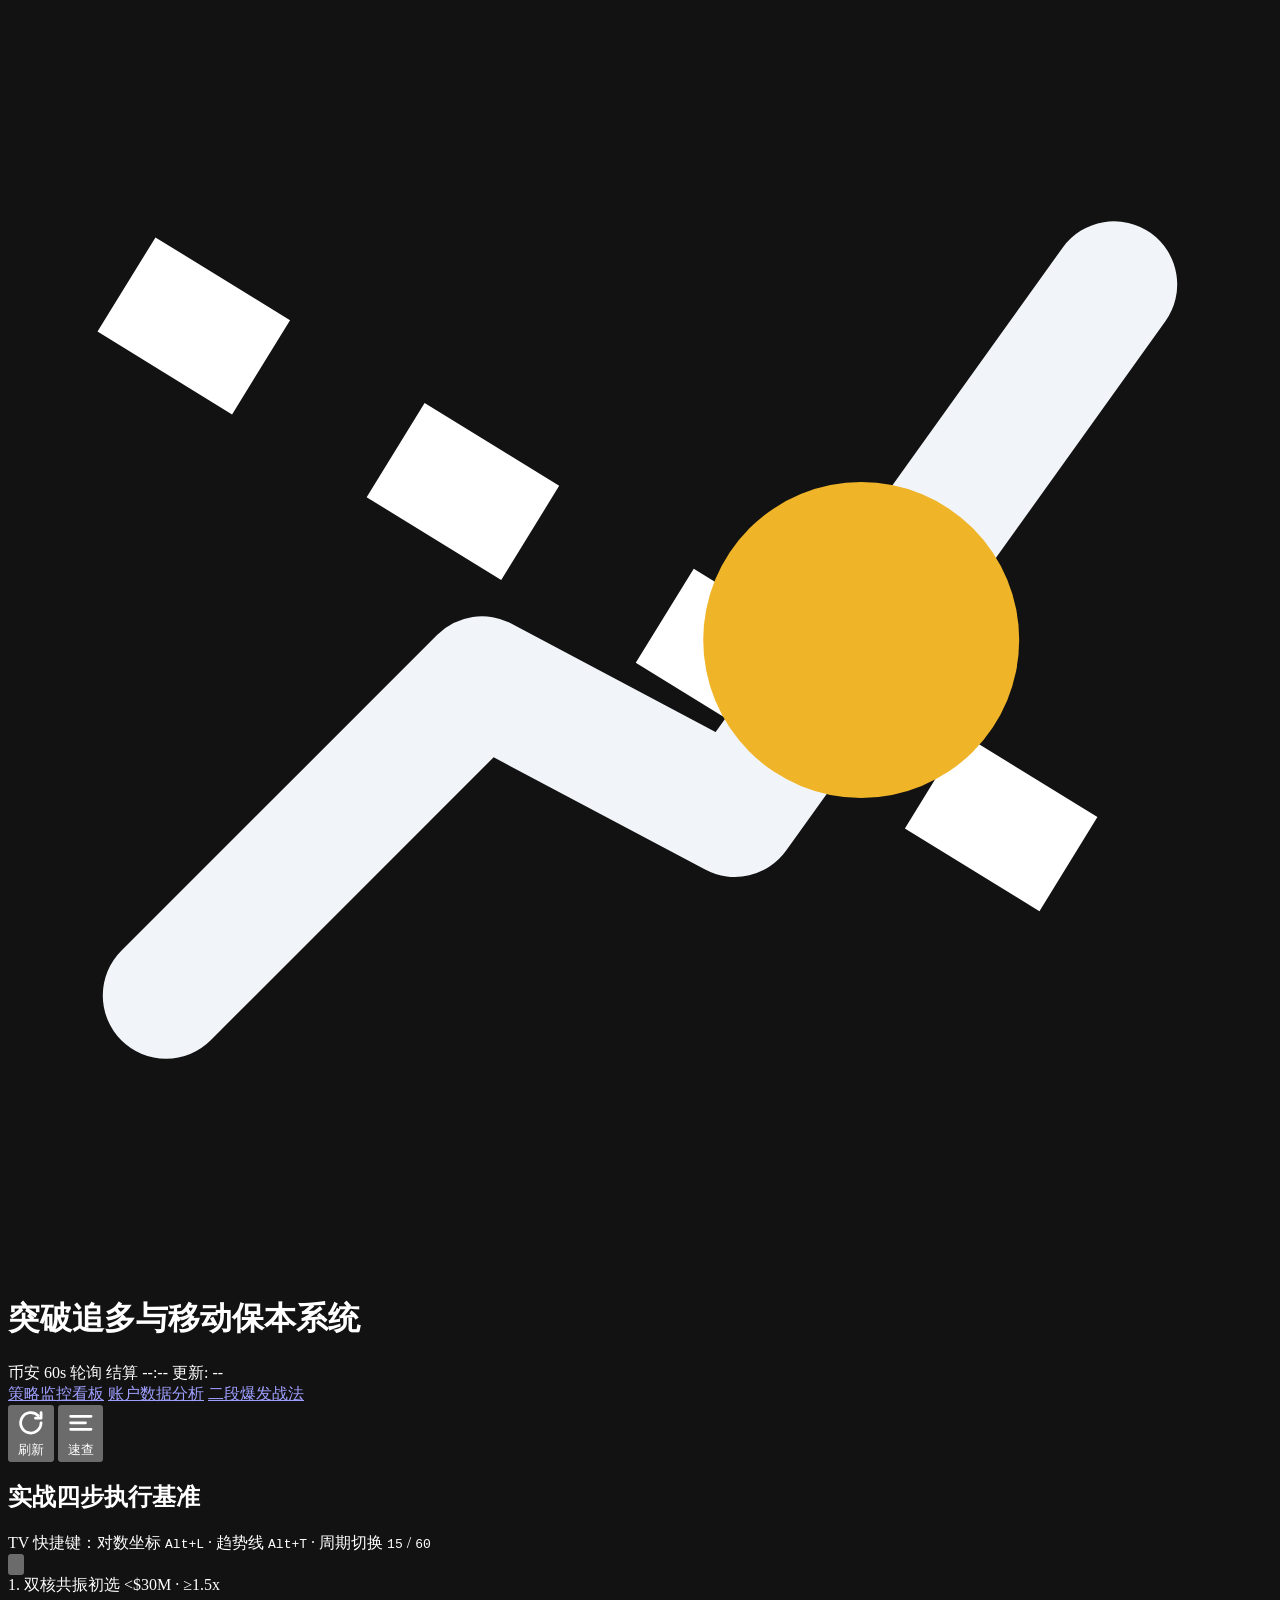
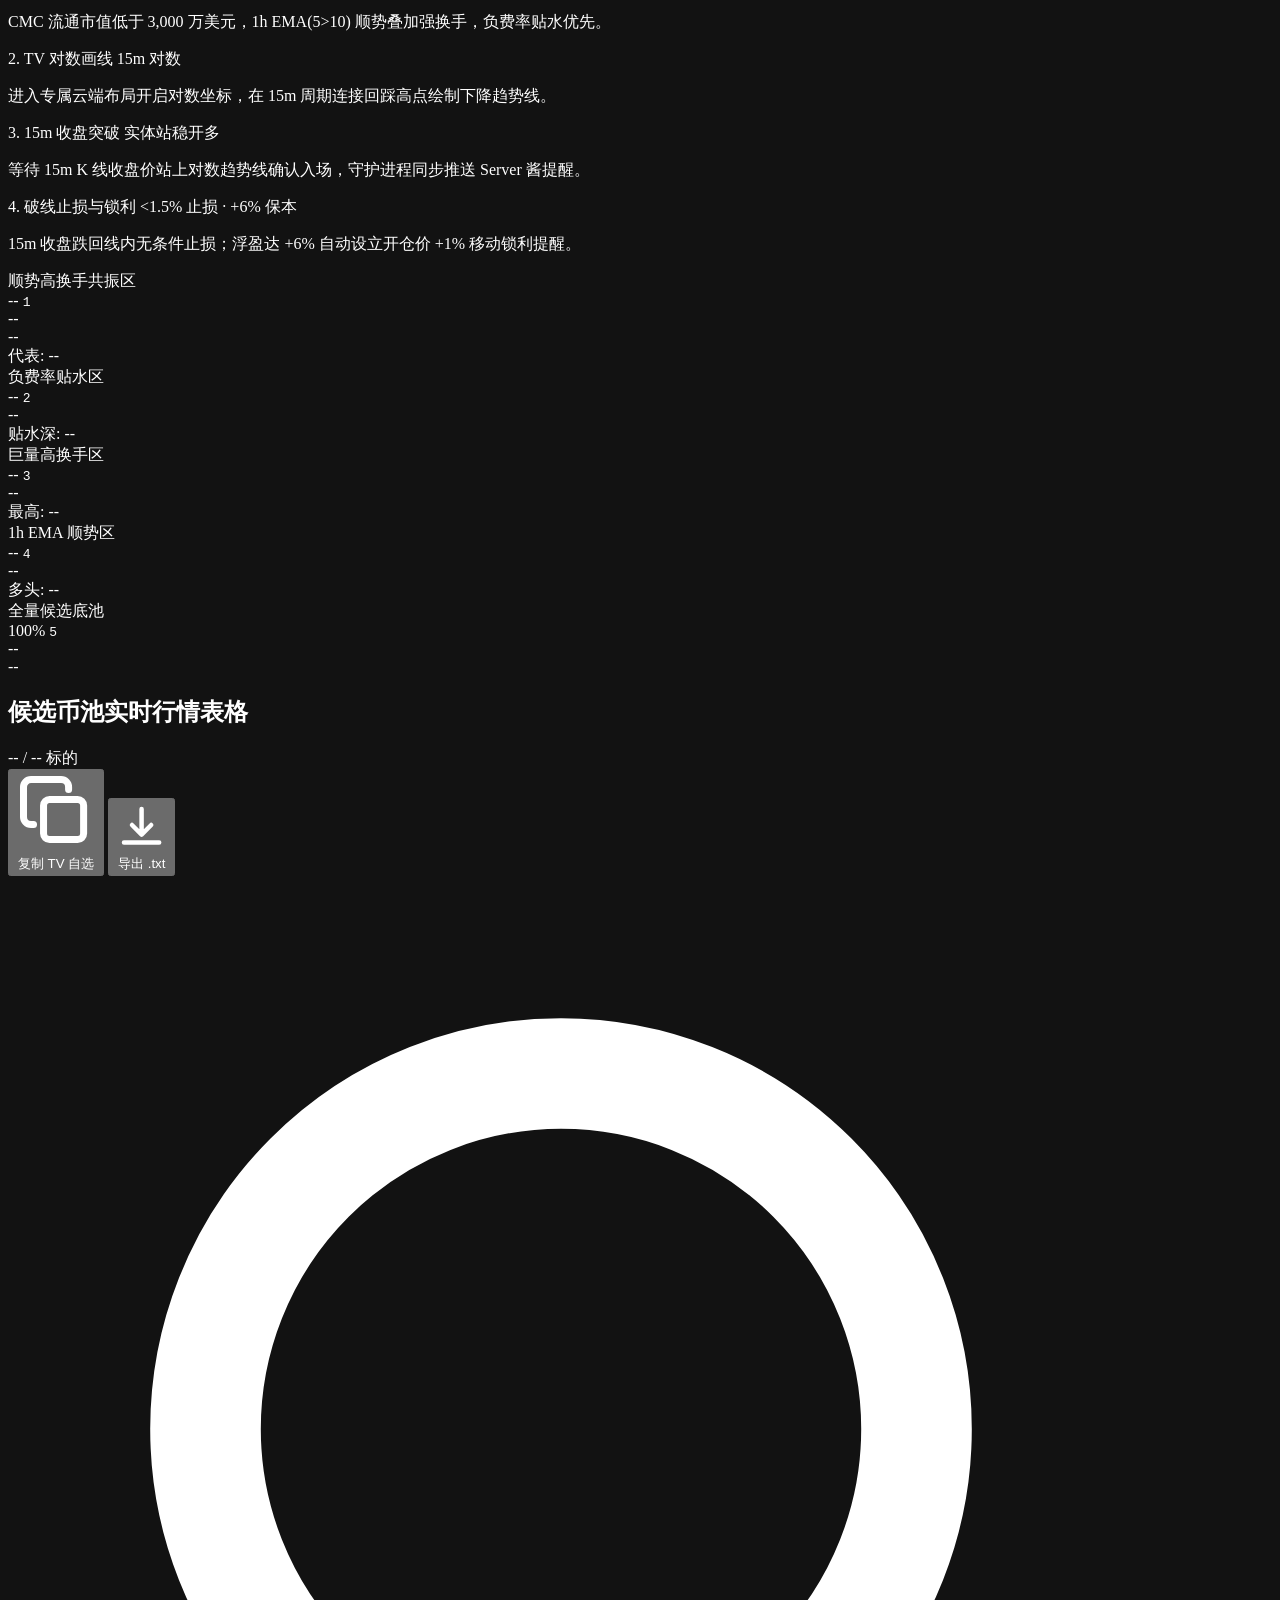
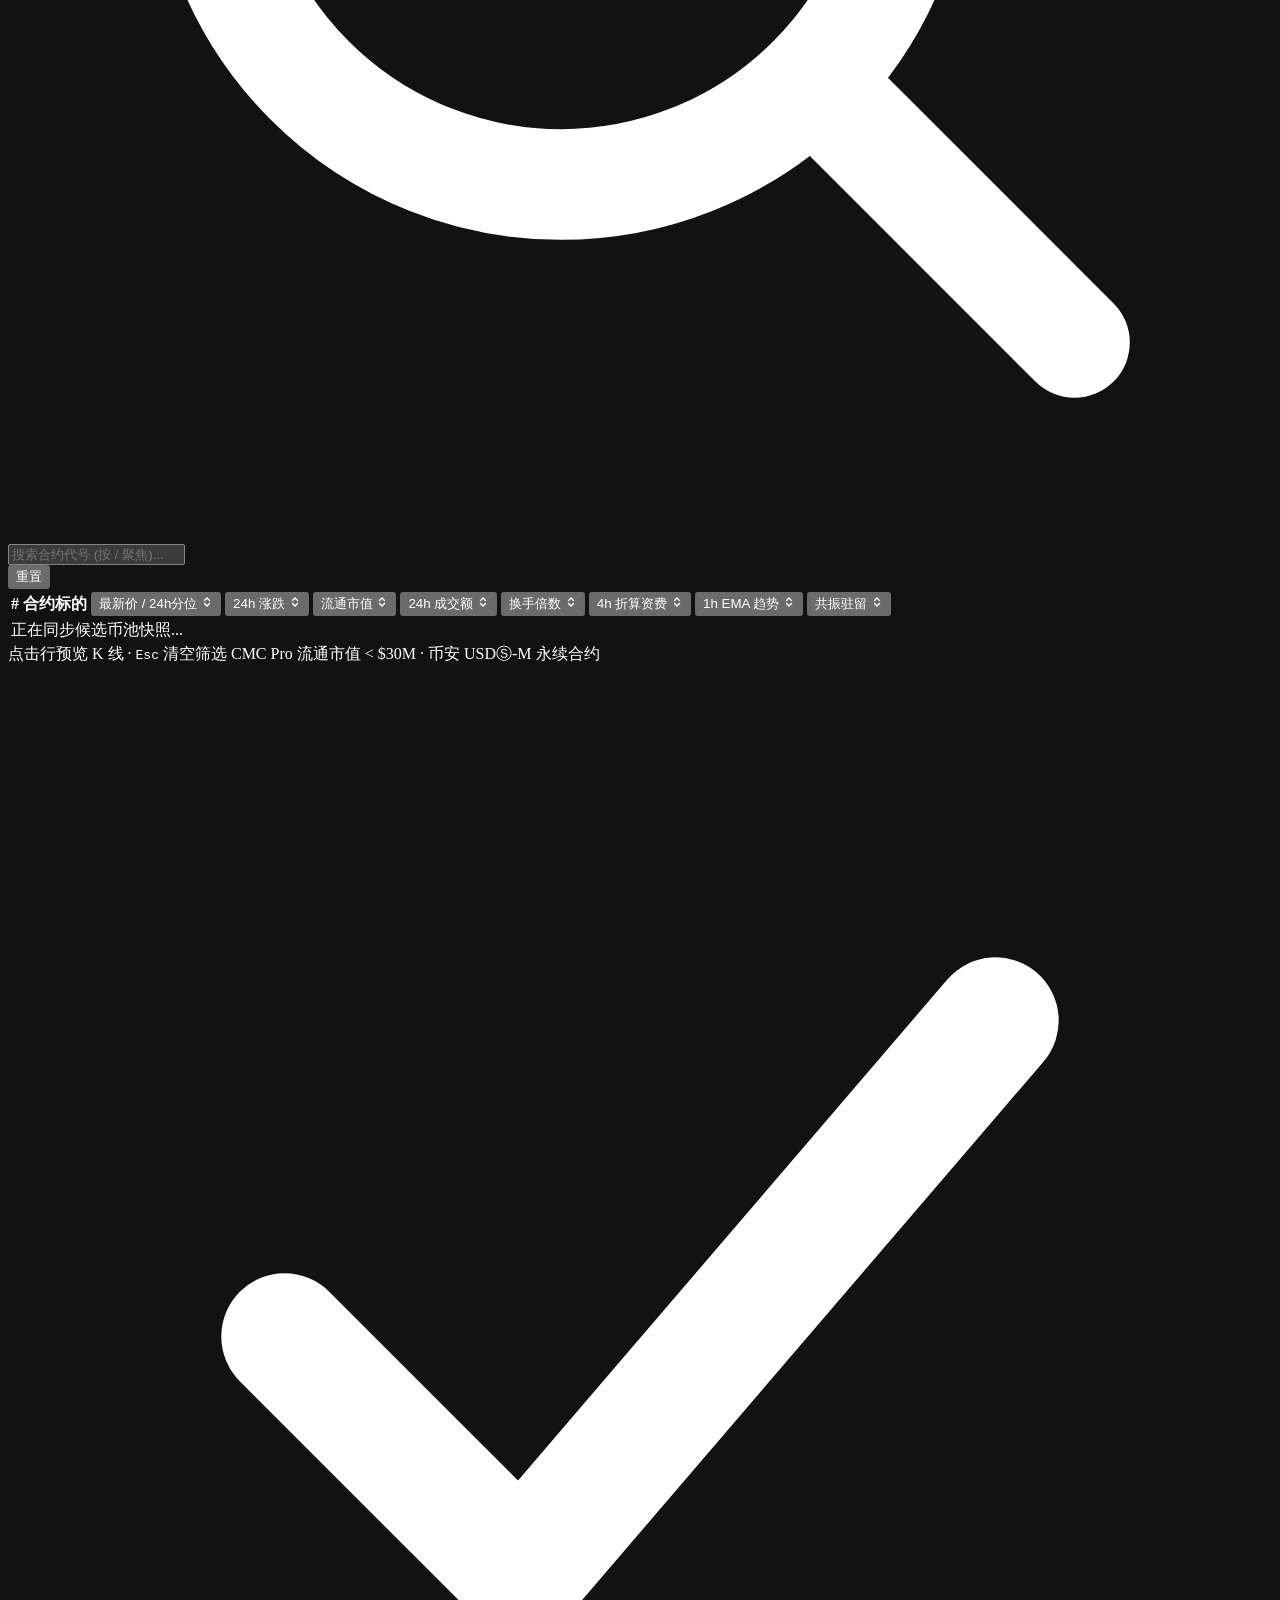
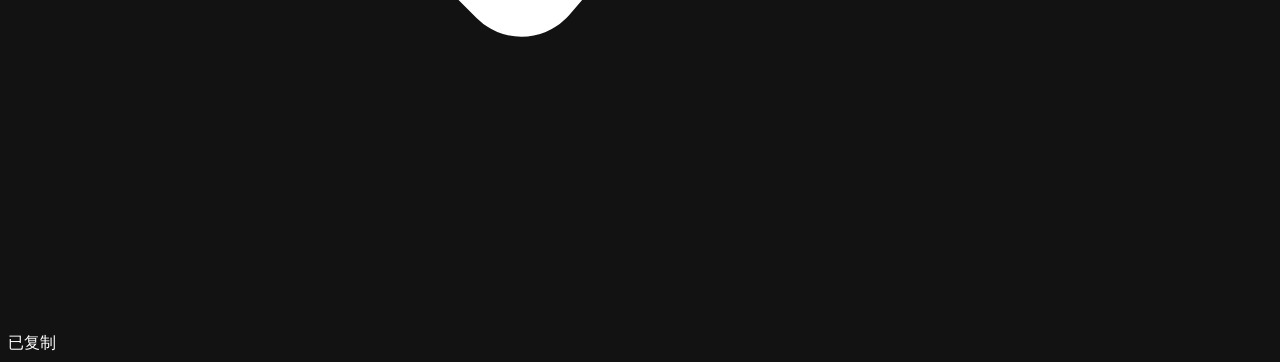
==== web/index.html @ bfecc237 "fix(web): repair index.html styles/touch targets and kline-modal touchend" ====
<!DOCTYPE html>
<html lang="zh-CN">
<head>
  <meta charset="UTF-8">
  <meta name="viewport" content="width=device-width, initial-scale=1.0, viewport-fit=cover">
  <meta name="color-scheme" content="dark">
  <title>突破追多与移动保本系统 — 策略监控</title>
  <link rel="stylesheet" href="static/tailwind.css">
  <link rel="stylesheet" href="static/styles.css">
  <script src="static/common.js" defer></script>
  <script src="static/kline-modal.js" defer></script>
  <script src="static/candidates.js" defer></script>
</head>
<body class="min-h-screen text-sm antialiased custom-scrollbar">
  <!-- Full-Bleed Precision Swiss Masthead -->
  <header class="bg-[#0e131b] border-b border-[#222b38] backdrop-blur-sm">
    <div class="w-full max-w-[1680px] mx-auto px-3 sm:px-5 py-2 flex flex-col xl:flex-row xl:items-center justify-between gap-2">
      <div class="flex flex-wrap items-center justify-between xl:justify-start gap-x-3 gap-y-1.5">
        <div class="flex items-center gap-2">
          <svg class="w-4 h-4 text-[#f0b429] shrink-0" viewBox="0 0 16 16" fill="none" aria-hidden="true">
            <path d="M1.5 3.5L14.5 11.5" stroke="currentColor" stroke-width="1.4" stroke-dasharray="2 2"/>
            <path d="M2 12.5L6 8.5L9.2 10.2L14 3.5" stroke="#f1f5f9" stroke-width="1.6" stroke-linecap="round" stroke-linejoin="round"/>
            <circle cx="10.8" cy="8" r="2" fill="#f0b429"/>
          </svg>
          <h1 class="text-base sm:text-xl font-bold tracking-[-0.025em] text-[#f1f5f9]">突破追多与移动保本系统</h1>
        </div>

        <div class="hidden xl:block h-4 w-px bg-[#222b38]" aria-hidden="true"></div>

        <div class="inline-flex flex-wrap items-center border border-[#283446] rounded-[4px] divide-x divide-[#283446] overflow-hidden bg-[#0b0e13] text-[11px]">
          <span id="sync-status-badge" class="px-2 py-0.5 font-medium bg-[#22c58b]/10 text-[#38d99f] inline-flex items-center gap-1.5" role="status" aria-live="polite">
            <span class="w-1.5 h-1.5 rounded-full bg-[#22c58b]" aria-hidden="true"></span>
            <span>币安 60s 轮询</span>
          </span>
          <span class="px-2 py-0.5 font-mono tabular-nums text-[#f5c451] bg-[#10151d] inline-flex items-center gap-1.5" title="距离下个整点资费结算窗口倒计时">
            <span class="text-[#9fb0c5] font-sans">结算</span>
            <span id="settle-countdown" class="font-semibold">--:--</span>
          </span>
          <span id="pool-updated-time" class="hidden sm:inline-flex px-2 py-0.5 font-mono tabular-nums text-[#9fb0c5] bg-[#10151d]">更新: --</span>
        </div>
      </div>

      <div class="flex flex-wrap items-center justify-between sm:justify-end gap-2 shrink-0">
        <nav aria-label="全系统核心视图导航" class="inline-flex items-center border border-[#283446] rounded-[4px] divide-x divide-[#283446] overflow-hidden bg-[#0b0e13]">
          <a href="index.html" aria-current="page" class="px-2.5 sm:px-3 py-1 text-xs font-semibold bg-[#192231] text-[#f1f5f9] transition-colors">策略监控看板</a>
          <a href="account.html" class="px-2.5 sm:px-3 py-1 text-xs font-medium text-[#9fb0c5] hover:text-[#f1f5f9] hover:bg-[#151c27] transition-colors">账户数据分析</a>
          <a href="playbook.html" class="px-2.5 sm:px-3 py-1 text-xs font-medium text-[#9fb0c5] hover:text-[#f1f5f9] hover:bg-[#151c27] transition-colors">二段爆发战法</a>
        </nav>

        <div class="flex items-center gap-1.5">
          <button id="btn-manual-sync" type="button" class="px-2.5 py-1 text-xs font-medium rounded-[4px] bg-[#151c27] hover:bg-[#1d2736] text-[#f1f5f9] border border-[#283446] hover:border-[#3b4d66] inline-flex items-center gap-1.5 transition-colors" title="立即刷新全池价格与资金费率">
            <svg class="w-3.5 h-3.5 text-[#9fb0c5]" viewBox="0 0 16 16" fill="none" aria-hidden="true">
              <path d="M13.5 8A5.5 5.5 0 1 1 11.9 4.1M13.5 2.5V5.5H10.5" stroke="currentColor" stroke-width="1.5" stroke-linecap="round" stroke-linejoin="round"/>
            </svg>
            <span>刷新</span>
          </button>
          <button id="btn-toggle-drawer" type="button" aria-expanded="false" aria-controls="tv-drawer" class="px-2.5 py-1 text-xs font-medium rounded-[4px] bg-[#151c27] hover:bg-[#1d2736] text-[#9fb0c5] hover:text-[#f1f5f9] border border-[#283446] hover:border-[#3b4d66] inline-flex items-center gap-1.5 transition-colors" title="展开或收起 TradingView 对数画线与执行纪律速查">
            <svg class="w-3.5 h-3.5" viewBox="0 0 16 16" fill="none" aria-hidden="true">
              <path d="M2.5 4.5H13.5M2.5 8H10.5M2.5 11.5H13.5" stroke="currentColor" stroke-width="1.5" stroke-linecap="round"/>
            </svg>
            <span>速查</span>
          </button>
        </div>
      </div>
    </div>
  </header>

  <div class="w-full max-w-[1680px] mx-auto px-3 sm:px-5 py-3">

    <main class="space-y-2.5">
      <!-- On-Demand Execution Quick Reference Sheet -->
      <section id="tv-drawer" aria-label="实战四步法速查" class="hidden ledger-frame overflow-hidden text-xs">
        <div class="flex items-center justify-between px-3.5 py-2 bg-[#151c27] border-b border-[#222b38] gap-2">
          <div class="flex items-center gap-3 flex-wrap">
            <h2 class="text-xs font-semibold text-[#f1f5f9]">实战四步执行基准</h2>
            <span class="text-[#9fb0c5] font-mono text-[11px]">TV 快捷键：对数坐标 <kbd class="px-1.5 py-0.5 bg-[#0b0e13] rounded-[3px] border border-[#283446] text-[#f1f5f9]">Alt+L</kbd> · 趋势线 <kbd class="px-1.5 py-0.5 bg-[#0b0e13] rounded-[3px] border border-[#283446] text-[#f1f5f9]">Alt+T</kbd> · 周期切换 <kbd class="px-1.5 py-0.5 bg-[#0b0e13] rounded-[3px] border border-[#283446] text-[#f1f5f9]">15</kbd> / <kbd class="px-1.5 py-0.5 bg-[#0b0e13] rounded-[3px] border border-[#283446] text-[#f1f5f9]">60</kbd></span>
          </div>
          <button id="btn-close-drawer" type="button" class="w-8 h-8 sm:w-6 sm:h-6 rounded-[4px] text-[#9fb0c5] hover:text-[#f1f5f9] hover:bg-[#222b38] inline-flex items-center justify-center transition-colors" aria-label="关闭速查">
            <svg class="w-3.5 h-3.5" viewBox="0 0 16 16" fill="none" aria-hidden="true">
              <path d="M4 4L12 12M12 4L4 12" stroke="currentColor" stroke-width="1.5" stroke-linecap="round"/>
            </svg>
          </button>
        </div>
        <div class="grid grid-cols-1 sm:grid-cols-2 lg:grid-cols-4 bg-[#222b38] gap-px text-[12px] leading-relaxed">
          <div class="ledger-cell p-3 space-y-1">
            <div class="flex items-center justify-between">
              <span class="font-semibold text-[#f1f5f9]">1. 双核共振初选</span>
              <span class="font-mono text-[11px] text-[#f5c451]">&lt;$30M · ≥1.5x</span>
            </div>
            <p class="text-[#9fb0c5] text-[11px]">CMC 流通市值低于 3,000 万美元，1h EMA(5&gt;10) 顺势叠加强换手，负费率贴水优先。</p>
          </div>
          <div class="ledger-cell p-3 space-y-1">
            <div class="flex items-center justify-between">
              <span class="font-semibold text-[#f1f5f9]">2. TV 对数画线</span>
              <span class="font-mono text-[11px] text-[#9fb0c5]">15m 对数</span>
            </div>
            <p class="text-[#9fb0c5] text-[11px]">进入专属云端布局开启对数坐标，在 15m 周期连接回踩高点绘制下降趋势线。</p>
          </div>
          <div class="ledger-cell p-3 space-y-1">
            <div class="flex items-center justify-between">
              <span class="font-semibold text-[#f1f5f9]">3. 15m 收盘突破</span>
              <span class="font-mono text-[11px] text-[#38d99f]">实体站稳开多</span>
            </div>
            <p class="text-[#9fb0c5] text-[11px]">等待 15m K 线收盘价站上对数趋势线确认入场，守护进程同步推送 Server 酱提醒。</p>
          </div>
          <div class="ledger-cell p-3 space-y-1">
            <div class="flex items-center justify-between">
              <span class="font-semibold text-[#f1f5f9]">4. 破线止损与锁利</span>
              <span class="font-mono text-[11px] text-[#f8717e]">&lt;1.5% 止损 · +6% 保本</span>
            </div>
            <p class="text-[#9fb0c5] text-[11px]">15m 收盘跌回线内无条件止损；浮盈达 +6% 自动设立开仓价 +1% 移动锁利提醒。</p>
          </div>
        </div>
      </section>

      <!-- Signature Swiss Zone Schedule Strip (Connected 1px Hairline Matrix) -->
      <section aria-label="交易机会区分区时刻表" class="ledger-grid grid grid-cols-2 lg:grid-cols-5 text-xs">
        <div data-zone="resonance" role="button" tabindex="0" class="kpi-card card-resonance active px-3 sm:px-3.5 py-2.5 flex flex-col justify-between gap-2">
          <div class="flex items-center justify-between gap-1.5">
            <span class="font-semibold text-[#f5c451] text-xs truncate">顺势高换手共振区</span>
            <div class="flex items-center gap-1.5 shrink-0">
              <span id="kpi-resonance-pct" class="text-[10px] font-mono tabular-nums text-[#7f91a8]">--</span>
              <kbd class="px-1.5 py-0.5 rounded-[3px] text-[10px] font-mono bg-[#0b0e13] text-[#9fb0c5] border border-[#283446]">1</kbd>
            </div>
          </div>
          <div class="flex items-baseline justify-between gap-2">
            <div class="text-xl sm:text-2xl font-bold font-mono text-[#f1f5f9] tabular-nums leading-none"><span id="kpi-resonance-count">--</span></div>
            <div id="kpi-resonance-sub" class="text-[11px] text-[#f5c451] font-mono truncate">--</div>
          </div>
          <div id="kpi-resonance-sample" class="text-[11px] text-[#9fb0c5] font-mono truncate border-t border-[#1c2532] pt-1.5">代表: --</div>
        </div>

        <div data-zone="neg_fr" role="button" tabindex="0" class="kpi-card card-neg-fr px-3 sm:px-3.5 py-2.5 flex flex-col justify-between gap-2">
          <div class="flex items-center justify-between gap-1.5">
            <span class="font-medium text-[#f1f5f9] text-xs truncate">负费率贴水区</span>
            <div class="flex items-center gap-1.5 shrink-0">
              <span id="kpi-neg-fr-pct" class="text-[10px] font-mono tabular-nums text-[#7f91a8]">--</span>
              <kbd class="px-1.5 py-0.5 rounded-[3px] text-[10px] font-mono bg-[#0b0e13] text-[#9fb0c5] border border-[#283446]">2</kbd>
            </div>
          </div>
          <div class="flex items-baseline justify-between gap-2">
            <div class="text-xl sm:text-2xl font-bold font-mono text-[#f1f5f9] tabular-nums leading-none"><span id="kpi-neg-fr-count">--</span></div>
          </div>
          <div id="kpi-neg-fr-sample" class="text-[11px] text-[#9fb0c5] font-mono truncate border-t border-[#1c2532] pt-1.5">贴水深: --</div>
        </div>

        <div data-zone="high_tr" role="button" tabindex="0" class="kpi-card card-high-tr px-3 sm:px-3.5 py-2.5 flex flex-col justify-between gap-2">
          <div class="flex items-center justify-between gap-1.5">
            <span class="font-medium text-[#f1f5f9] text-xs truncate">巨量高换手区</span>
            <div class="flex items-center gap-1.5 shrink-0">
              <span id="kpi-high-tr-pct" class="text-[10px] font-mono tabular-nums text-[#7f91a8]">--</span>
              <kbd class="px-1.5 py-0.5 rounded-[3px] text-[10px] font-mono bg-[#0b0e13] text-[#9fb0c5] border border-[#283446]">3</kbd>
            </div>
          </div>
          <div class="flex items-baseline justify-between gap-2">
            <div class="text-xl sm:text-2xl font-bold font-mono text-[#f1f5f9] tabular-nums leading-none"><span id="kpi-high-tr-count">--</span></div>
          </div>
          <div id="kpi-high-tr-sample" class="text-[11px] text-[#9fb0c5] font-mono truncate border-t border-[#1c2532] pt-1.5">最高: --</div>
        </div>

        <div data-zone="ema_bull" role="button" tabindex="0" class="kpi-card card-ema-bull px-3 sm:px-3.5 py-2.5 flex flex-col justify-between gap-2">
          <div class="flex items-center justify-between gap-1.5">
            <span class="font-medium text-[#f1f5f9] text-xs truncate">1h EMA 顺势区</span>
            <div class="flex items-center gap-1.5 shrink-0">
              <span id="kpi-ema-bull-pct" class="text-[10px] font-mono tabular-nums text-[#7f91a8]">--</span>
              <kbd class="px-1.5 py-0.5 rounded-[3px] text-[10px] font-mono bg-[#0b0e13] text-[#9fb0c5] border border-[#283446]">4</kbd>
            </div>
          </div>
          <div class="flex items-baseline justify-between gap-2">
            <div class="text-xl sm:text-2xl font-bold font-mono text-[#f1f5f9] tabular-nums leading-none"><span id="kpi-ema-bull-count">--</span></div>
          </div>
          <div id="kpi-ema-bull-sample" class="text-[11px] text-[#9fb0c5] font-mono truncate border-t border-[#1c2532] pt-1.5">多头: --</div>
        </div>

        <div data-zone="all" role="button" tabindex="0" class="kpi-card card-all px-3 sm:px-3.5 py-2.5 flex flex-col justify-start gap-2 col-span-2 lg:col-span-1">
          <div class="flex items-center justify-between gap-1.5">
            <span class="font-medium text-[#f1f5f9] text-xs truncate">全量候选底池</span>
            <div class="flex items-center gap-1.5 shrink-0">
              <span class="text-[10px] font-mono tabular-nums text-[#7f91a8]">100%</span>
              <kbd class="px-1.5 py-0.5 rounded-[3px] text-[10px] font-mono bg-[#0b0e13] text-[#9fb0c5] border border-[#283446]">5</kbd>
            </div>
          </div>
          <div class="flex items-baseline justify-between gap-2">
            <div class="text-xl sm:text-2xl font-bold font-mono text-[#f1f5f9] tabular-nums leading-none"><span id="kpi-all-count">--</span></div>
            <div id="kpi-all-sub" class="text-[11px] text-[#8ab8ff] font-mono truncate">--</div>
          </div>
        </div>
      </section>

      <!-- Candidate Pool & TV Launchpad Ledger -->
      <section aria-labelledby="pool-table-heading" class="ledger-frame overflow-hidden">
        <h2 id="pool-table-heading" class="sr-only">候选币池实时行情表格</h2>
        <div id="candidates-sort-status" role="status" aria-live="polite" class="sr-status"></div>

        <!-- Unified Toolbar -->
        <div class="flex flex-col lg:flex-row items-stretch lg:items-center justify-between gap-2.5 px-3.5 py-2 bg-[#121822] border-b border-[#222b38]">
          <div class="flex items-center gap-2.5 flex-wrap">
            <span id="pool-count-badge" class="text-xs font-mono tabular-nums text-[#7f91a8]">-- / -- 标的</span>

            <div class="h-3.5 w-px bg-[#222b38] hidden sm:block" aria-hidden="true"></div>

            <div class="flex items-center gap-1.5">
              <button id="btn-batch-copy-tv" type="button" class="px-2.5 py-1 text-xs font-medium rounded-[4px] bg-[#3b82f6]/[0.12] hover:bg-[#3b82f6]/[0.22] text-[#8ab8ff] hover:text-white border border-[#3b82f6]/35 inline-flex items-center gap-1.5 transition-colors" title="复制当前列表代码，在 TradingView 自选列表粘贴即可批量添加">
                <svg class="w-3.5 h-3.5" viewBox="0 0 16 16" fill="none" aria-hidden="true">
                  <rect x="5.5" y="5.5" width="8" height="8" rx="1.2" stroke="currentColor" stroke-width="1.4"/>
                  <path d="M3.5 10.5H3A1.5 1.5 0 0 1 1.5 9V3A1.5 1.5 0 0 1 3 1.5H9A1.5 1.5 0 0 1 10.5 3V3.5" stroke="currentColor" stroke-width="1.4" stroke-linecap="round"/>
                </svg>
                <span>复制 TV 自选</span>
              </button>
              <button id="btn-batch-export-tv" type="button" class="px-2.5 py-1 text-xs font-medium rounded-[4px] bg-[#151c27] hover:bg-[#1d2736] text-[#9fb0c5] hover:text-[#f1f5f9] border border-[#283446] hover:border-[#3b4d66] inline-flex items-center gap-1 transition-colors" title="导出 .txt 文件以导入 TradingView 自选列表">
                <svg class="w-3.5 h-3.5" viewBox="0 0 16 16" fill="none" aria-hidden="true">
                  <path d="M8 2.5V10.5M8 10.5L5 7.5M8 10.5L11 7.5M2.5 13H13.5" stroke="currentColor" stroke-width="1.4" stroke-linecap="round" stroke-linejoin="round"/>
                </svg>
                <span>导出 .txt</span>
              </button>
            </div>
          </div>

          <div class="flex items-center gap-1.5">
            <div class="relative flex-1 sm:w-64 sm:flex-none">
              <svg class="w-3.5 h-3.5 text-[#7f91a8] absolute left-2.5 top-1/2 -translate-y-1/2 pointer-events-none" viewBox="0 0 16 16" fill="none" aria-hidden="true">
                <circle cx="7" cy="7" r="4.5" stroke="currentColor" stroke-width="1.4"/>
                <path d="M10.5 10.5L13.5 13.5" stroke="currentColor" stroke-width="1.4" stroke-linecap="round"/>
              </svg>
              <input id="symbol-search-input" type="search" aria-label="按合约代号搜索" placeholder="搜索合约代号 (按 / 聚焦)..." class="w-full pl-8 pr-2.5 py-1 text-xs bg-[#0b0e13] border border-[#283446] rounded-[4px] text-[#f1f5f9] placeholder-[#7f91a8] focus:outline-none focus:border-[#3b82f6]">
            </div>
            <button id="btn-reset-filter" type="button" class="px-2.5 py-1 text-xs font-medium text-[#9fb0c5] hover:text-[#f1f5f9] bg-[#151c27] hover:bg-[#1d2736] rounded-[4px] border border-[#283446] transition-colors shrink-0" title="重置为全量候选底池">重置</button>
          </div>
        </div>

        <!-- Main Candidates Schedule Table -->
        <div tabindex="0" role="region" aria-labelledby="pool-table-heading" class="table-scroll-region overflow-x-auto max-h-[65vh] lg:max-h-[calc(100vh-225px)] custom-scrollbar">
          <table id="candidates-table" class="w-full text-left text-xs font-mono relative min-w-[920px]">
            <thead class="sticky-header text-[11px] text-[#9fb0c5] font-sans font-medium">
              <tr>
                <th scope="col" class="py-2 px-2 w-9 text-center">#</th>
                <th scope="col" class="py-2 px-3 min-w-[156px] sticky-col">合约标的</th>
                <th scope="col" class="sortable num-col min-w-[116px] text-right" data-sort="price" data-type="number">
                  <button type="button" class="sort-btn" commandfor="candidates-table" command="--sort">
                    <span>最新价 / 24h分位</span>
                    <span class="sort-icon" aria-hidden="true"><svg viewBox="0 0 12 12" width="12" height="12" fill="none"><path class="arrow-up" d="M3.5 4.5L6 2L8.5 4.5" stroke="currentColor" stroke-width="1.4" stroke-linecap="round" stroke-linejoin="round"/><path class="arrow-down" d="M3.5 7.5L6 10L8.5 7.5" stroke="currentColor" stroke-width="1.4" stroke-linecap="round" stroke-linejoin="round"/></svg></span>
                  </button>
                </th>
                <th scope="col" class="sortable num-col min-w-[84px] text-right" data-sort="chg" data-type="number">
                  <button type="button" class="sort-btn" commandfor="candidates-table" command="--sort">
                    <span>24h 涨跌</span>
                    <span class="sort-icon" aria-hidden="true"><svg viewBox="0 0 12 12" width="12" height="12" fill="none"><path class="arrow-up" d="M3.5 4.5L6 2L8.5 4.5" stroke="currentColor" stroke-width="1.4" stroke-linecap="round" stroke-linejoin="round"/><path class="arrow-down" d="M3.5 7.5L6 10L8.5 7.5" stroke="currentColor" stroke-width="1.4" stroke-linecap="round" stroke-linejoin="round"/></svg></span>
                  </button>
                </th>
                <th scope="col" class="sortable num-col min-w-[92px] text-right border-l border-[#1c2532]" data-sort="mc" data-type="number">
                  <button type="button" class="sort-btn" commandfor="candidates-table" command="--sort">
                    <span>流通市值</span>
                    <span class="sort-icon" aria-hidden="true"><svg viewBox="0 0 12 12" width="12" height="12" fill="none"><path class="arrow-up" d="M3.5 4.5L6 2L8.5 4.5" stroke="currentColor" stroke-width="1.4" stroke-linecap="round" stroke-linejoin="round"/><path class="arrow-down" d="M3.5 7.5L6 10L8.5 7.5" stroke="currentColor" stroke-width="1.4" stroke-linecap="round" stroke-linejoin="round"/></svg></span>
                  </button>
                </th>
                <th scope="col" class="sortable num-col min-w-[92px] text-right" data-sort="vol" data-type="number">
                  <button type="button" class="sort-btn" commandfor="candidates-table" command="--sort">
                    <span>24h 成交额</span>
                    <span class="sort-icon" aria-hidden="true"><svg viewBox="0 0 12 12" width="12" height="12" fill="none"><path class="arrow-up" d="M3.5 4.5L6 2L8.5 4.5" stroke="currentColor" stroke-width="1.4" stroke-linecap="round" stroke-linejoin="round"/><path class="arrow-down" d="M3.5 7.5L6 10L8.5 7.5" stroke="currentColor" stroke-width="1.4" stroke-linecap="round" stroke-linejoin="round"/></svg></span>
                  </button>
                </th>
                <th scope="col" class="sortable num-col min-w-[84px] text-right" data-sort="tr" data-type="number">
                  <button type="button" class="sort-btn" commandfor="candidates-table" command="--sort">
                    <span>换手倍数</span>
                    <span class="sort-icon" aria-hidden="true"><svg viewBox="0 0 12 12" width="12" height="12" fill="none"><path class="arrow-up" d="M3.5 4.5L6 2L8.5 4.5" stroke="currentColor" stroke-width="1.4" stroke-linecap="round" stroke-linejoin="round"/><path class="arrow-down" d="M3.5 7.5L6 10L8.5 7.5" stroke="currentColor" stroke-width="1.4" stroke-linecap="round" stroke-linejoin="round"/></svg></span>
                  </button>
                </th>
                <th scope="col" class="sortable num-col min-w-[116px] text-right border-l border-[#1c2532]" data-sort="fr" data-type="number">
                  <button type="button" class="sort-btn" commandfor="candidates-table" command="--sort">
                    <span>4h 折算资费</span>
                    <span class="sort-icon" aria-hidden="true"><svg viewBox="0 0 12 12" width="12" height="12" fill="none"><path class="arrow-up" d="M3.5 4.5L6 2L8.5 4.5" stroke="currentColor" stroke-width="1.4" stroke-linecap="round" stroke-linejoin="round"/><path class="arrow-down" d="M3.5 7.5L6 10L8.5 7.5" stroke="currentColor" stroke-width="1.4" stroke-linecap="round" stroke-linejoin="round"/></svg></span>
                  </button>
                </th>
                <th scope="col" class="sortable min-w-[88px]" data-sort="ema" data-type="number">
                  <button type="button" class="sort-btn" commandfor="candidates-table" command="--sort">
                    <span>1h EMA 趋势</span>
                    <span class="sort-icon" aria-hidden="true"><svg viewBox="0 0 12 12" width="12" height="12" fill="none"><path class="arrow-up" d="M3.5 4.5L6 2L8.5 4.5" stroke="currentColor" stroke-width="1.4" stroke-linecap="round" stroke-linejoin="round"/><path class="arrow-down" d="M3.5 7.5L6 10L8.5 7.5" stroke="currentColor" stroke-width="1.4" stroke-linecap="round" stroke-linejoin="round"/></svg></span>
                  </button>
                </th>
                <th scope="col" class="sortable min-w-[110px] border-l border-[#1c2532]" data-sort="duration" data-type="number">
                  <button type="button" class="sort-btn" commandfor="candidates-table" command="--sort">
                    <span>共振驻留</span>
                    <span class="sort-icon" aria-hidden="true"><svg viewBox="0 0 12 12" width="12" height="12" fill="none"><path class="arrow-up" d="M3.5 4.5L6 2L8.5 4.5" stroke="currentColor" stroke-width="1.4" stroke-linecap="round" stroke-linejoin="round"/><path class="arrow-down" d="M3.5 7.5L6 10L8.5 7.5" stroke="currentColor" stroke-width="1.4" stroke-linecap="round" stroke-linejoin="round"/></svg></span>
                  </button>
                </th>
              </tr>
            </thead>
            <tbody id="candidate-table-body" class="divide-y divide-[#1c2532] text-[#f1f5f9]">
              <tr>
                <td colspan="10" class="py-16 text-center text-[#9fb0c5] font-sans text-xs">正在同步候选币池快照...</td>
              </tr>
            </tbody>
          </table>
        </div>

        <footer class="flex flex-col sm:flex-row items-center justify-between text-[11px] text-[#7f91a8] px-3.5 py-2 bg-[#0e131b] border-t border-[#222b38] gap-1.5">
          <span>点击行预览 K 线 · <kbd class="px-1.5 py-0.5 bg-[#151c27] rounded-[3px] border border-[#283446] font-mono text-[#9fb0c5]">Esc</kbd> 清空筛选</span>
          <span class="font-mono">CMC Pro 流通市值 &lt; $30M · 币安 USDⓈ-M 永续合约</span>
        </footer>
      </section>
    </main>
  </div>

  <!-- Native Top-Layer Interactive 15m/1h Candlestick & TV Chart Dialog -->
  <dialog id="chart-modal" closedby="any" aria-labelledby="modal-chart-title" class="chart-modal-dialog bg-[#10151d] border border-[#324055] rounded-[6px] w-[calc(100vw-1rem)] max-w-5xl h-[85vh] max-h-[740px] flex-col overflow-hidden">
    <div class="px-3 py-2 bg-[#0d1219] border-b border-[#222b38] flex flex-wrap items-center justify-between gap-1.5 shrink-0">
      <div class="flex items-center gap-1.5 sm:gap-2 flex-wrap">
        <span id="modal-nav-group" hidden class="inline-flex items-center divide-x divide-[#283446] border border-[#283446] rounded-[4px] overflow-hidden bg-[#0b0e13]">
          <button type="button" id="modal-prev-btn" class="w-8 h-8 sm:w-6 sm:h-6 hover:bg-[#192231] text-[#9fb0c5] hover:text-[#f1f5f9] inline-flex items-center justify-center transition-colors" title="上一个标的 (←)" aria-label="上一个标的">
            <svg class="w-3 h-3" viewBox="0 0 12 12" fill="none" aria-hidden="true"><path d="M7.5 2.5L4 6L7.5 9.5" stroke="currentColor" stroke-width="1.5" stroke-linecap="round" stroke-linejoin="round"/></svg>
          </button>
          <span id="modal-nav-pos" class="px-1.5 text-[10px] font-mono tabular-nums text-[#7f91a8]">--</span>
          <button type="button" id="modal-next-btn" class="w-8 h-8 sm:w-6 sm:h-6 hover:bg-[#192231] text-[#9fb0c5] hover:text-[#f1f5f9] inline-flex items-center justify-center transition-colors" title="下一个标的 (→)" aria-label="下一个标的">
            <svg class="w-3 h-3" viewBox="0 0 12 12" fill="none" aria-hidden="true"><path d="M4.5 2.5L8 6L4.5 9.5" stroke="currentColor" stroke-width="1.5" stroke-linecap="round" stroke-linejoin="round"/></svg>
          </button>
        </span>
        <h2 id="modal-chart-title" class="font-bold text-[#f1f5f9] text-sm sm:text-[15px] font-sans tracking-tight"></h2>
        <span id="modal-chart-price" class="font-mono tabular-nums text-[#38d99f] font-bold text-xs sm:text-[13px]">--</span>

        <span role="group" aria-label="K线时间周期" class="inline-flex items-center divide-x divide-[#283446] border border-[#283446] rounded-[4px] overflow-hidden bg-[#0b0e13] text-[11px] font-mono">
          <button type="button" class="modal-interval-btn px-1.5 py-0.5 bg-[#192231] text-[#f1f5f9] font-semibold" data-interval="15m">15m</button>
          <button type="button" class="modal-interval-btn px-1.5 py-0.5 hover:bg-[#151c27] text-[#9fb0c5]" data-interval="1h">1h</button>
          <button type="button" class="modal-interval-btn px-1.5 py-0.5 hover:bg-[#151c27] text-[#9fb0c5]" data-interval="4h">4h</button>
          <button type="button" class="modal-interval-btn px-1.5 py-0.5 hover:bg-[#151c27] text-[#9fb0c5]" data-interval="1d">1D</button>
        </span>

        <span id="modal-bars-group" role="group" aria-label="显示K线根数" class="inline-flex items-center divide-x divide-[#283446] border border-[#283446] rounded-[4px] overflow-hidden bg-[#0b0e13] text-[11px] font-mono" title="显示 K 线根数">
          <button type="button" class="modal-bars-btn px-1.5 py-0.5 hover:bg-[#151c27] text-[#9fb0c5]" data-bars="60">60根</button>
          <button type="button" class="modal-bars-btn px-1.5 py-0.5 bg-[#192231] text-[#f1f5f9] font-semibold" data-bars="120">120根</button>
          <button type="button" class="modal-bars-btn px-1.5 py-0.5 hover:bg-[#151c27] text-[#9fb0c5]" data-bars="168">168根</button>
        </span>
      </div>

      <div class="flex items-center gap-1.5 ml-auto">
        <span role="group" aria-label="图表引擎切换" class="inline-flex items-center divide-x divide-[#283446] border border-[#283446] rounded-[4px] overflow-hidden bg-[#0b0e13] text-[11px] font-sans">
          <button type="button" id="btn-chart-engine-native" class="px-1.5 py-0.5 bg-[#192231] text-[#f1f5f9] font-semibold">极速K线</button>
          <button type="button" id="btn-chart-engine-tv" class="px-1.5 py-0.5 hover:bg-[#151c27] text-[#9fb0c5]">TV内嵌</button>
        </span>

        <a id="modal-external-link" href="#" target="_blank" rel="noopener noreferrer" class="px-2 py-0.5 rounded-[4px] bg-[#3b82f6]/[0.12] hover:bg-[#3b82f6]/[0.22] text-[#8ab8ff] hover:text-white border border-[#3b82f6]/35 text-[11px] font-medium inline-flex items-center gap-1 transition-colors" title="在 TradingView 打开专属画线布局">
          <span>TV画线</span>
          <svg class="w-3 h-3" viewBox="0 0 12 12" fill="none" aria-hidden="true">
            <path d="M3.5 8.5L8.5 3.5M8.5 3.5H4.5M8.5 3.5V7.5" stroke="currentColor" stroke-width="1.5" stroke-linecap="round" stroke-linejoin="round"/>
          </svg>
        </a>

        <button id="modal-close-btn" type="button" autofocus class="w-8 h-8 sm:w-6 sm:h-6 rounded-[4px] bg-[#151c27] hover:bg-[#222b38] text-[#9fb0c5] hover:text-[#f1f5f9] border border-[#283446] inline-flex items-center justify-center transition-colors" title="关闭 (Esc)" aria-label="关闭弹窗">
          <svg class="w-3.5 h-3.5" viewBox="0 0 16 16" fill="none" aria-hidden="true">
            <path d="M4 4L12 12M12 4L4 12" stroke="currentColor" stroke-width="1.5" stroke-linecap="round"/>
          </svg>
        </button>
      </div>
    </div>

    <div class="flex-1 w-full h-full bg-[#0b0e13] relative overflow-hidden">
      <div id="modal-native-chart-view" class="w-full h-full relative">
        <canvas id="modal-kline-canvas" class="w-full h-full block select-none"></canvas>
        <div id="modal-chart-tooltip" class="absolute top-2.5 left-3 bg-[#10151d]/95 border border-[#324055] px-3 py-2 rounded-[4px] text-[11px] font-mono tabular-nums text-[#f1f5f9] hidden pointer-events-none z-20"></div>
        <div id="modal-chart-loading" class="absolute inset-0 bg-[#0b0e13]/80 flex flex-col items-center justify-center gap-2 text-[#9fb0c5] text-xs font-medium z-30">
          <span>正在拉取实时 K 线序列...</span>
        </div>
        <div id="modal-chart-error" class="absolute inset-0 bg-[#0b0e13]/90 hidden flex-col items-center justify-center gap-3 text-[#f8717e] text-xs font-medium z-30">
          <span>K 线序列读取失败，请检查网络连接后重试</span>
          <button type="button" id="modal-chart-retry-btn" class="px-3 py-1.5 bg-[#151c27] hover:bg-[#1d2736] text-[#f1f5f9] rounded-[4px] border border-[#324055] text-xs">重新加载</button>
        </div>
      </div>
      <div id="modal-tv-view" class="w-full h-full hidden relative bg-[#0b0e13]">
        <iframe id="modal-tv-iframe" class="w-full h-full border-0" title="TradingView 实时图表" allowtransparency="true" scrolling="no" allowfullscreen></iframe>
      </div>
    </div>
  </dialog>

  <!-- Floating Toast Notification -->
  <div id="toast" role="status" aria-live="polite" class="fixed bottom-5 right-5 z-50 hidden px-3.5 py-2 rounded-[5px] bg-[#151c27] border border-[#324055] text-[#f1f5f9] text-xs shadow-xl flex items-center gap-2">
    <svg class="w-3.5 h-3.5 text-[#38d99f] shrink-0" viewBox="0 0 16 16" fill="none" aria-hidden="true">
      <path d="M3.5 8.5L6.5 11.5L12.5 4.5" stroke="currentColor" stroke-width="1.6" stroke-linecap="round" stroke-linejoin="round"/>
    </svg>
    <span id="toast-text">已复制</span>
  </div>
</body>
</html>
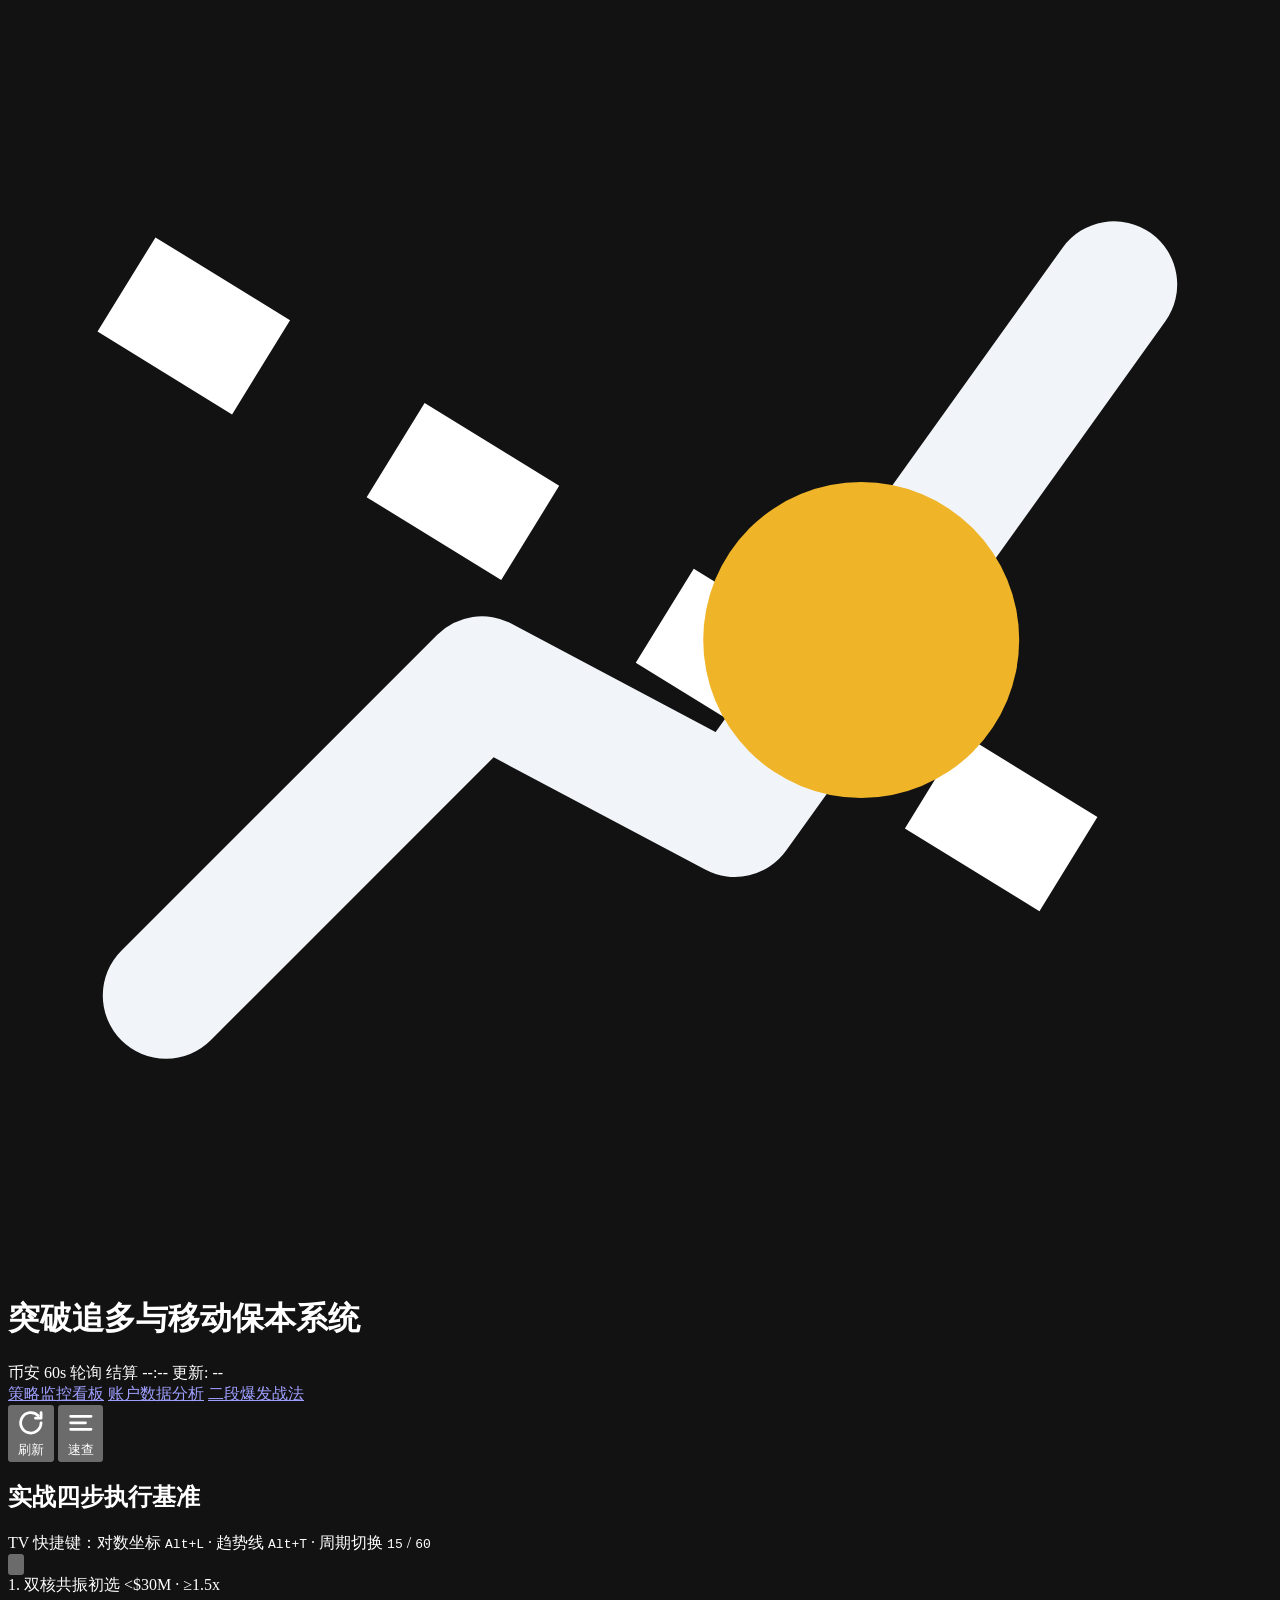
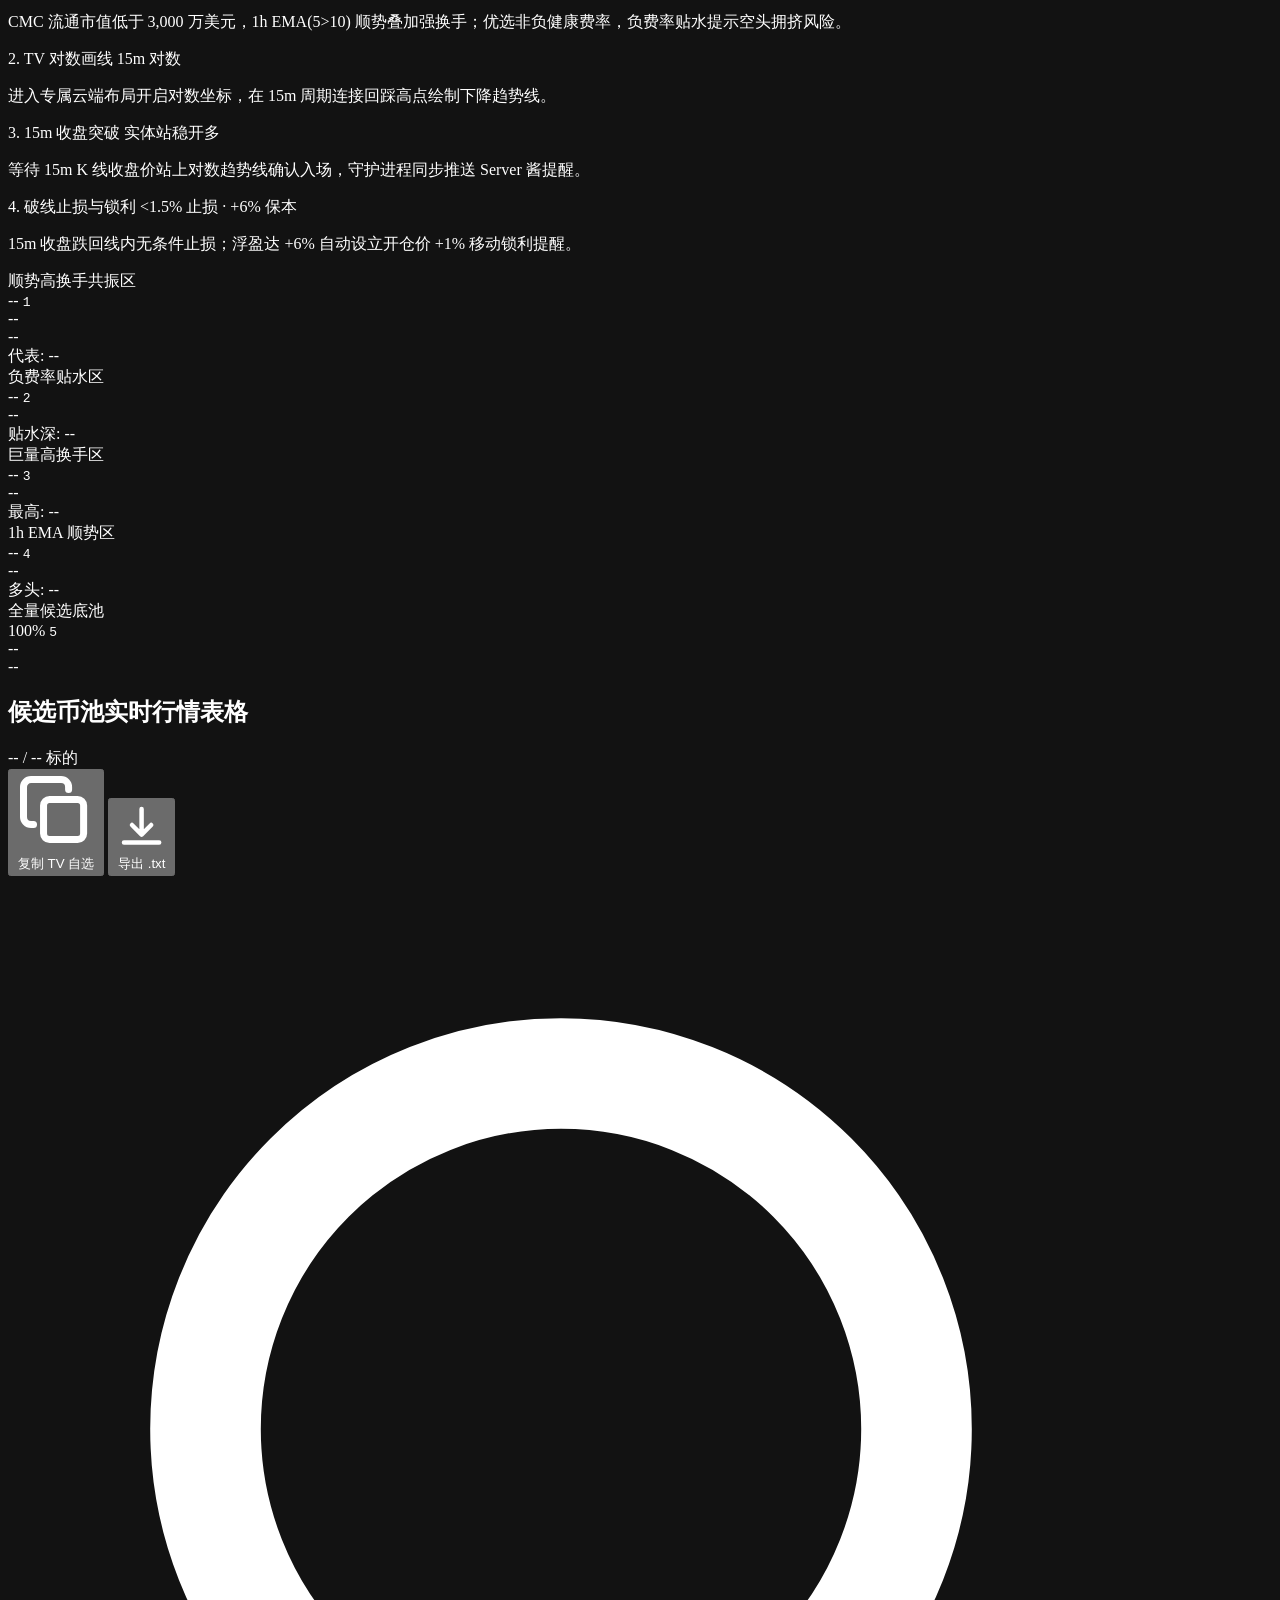
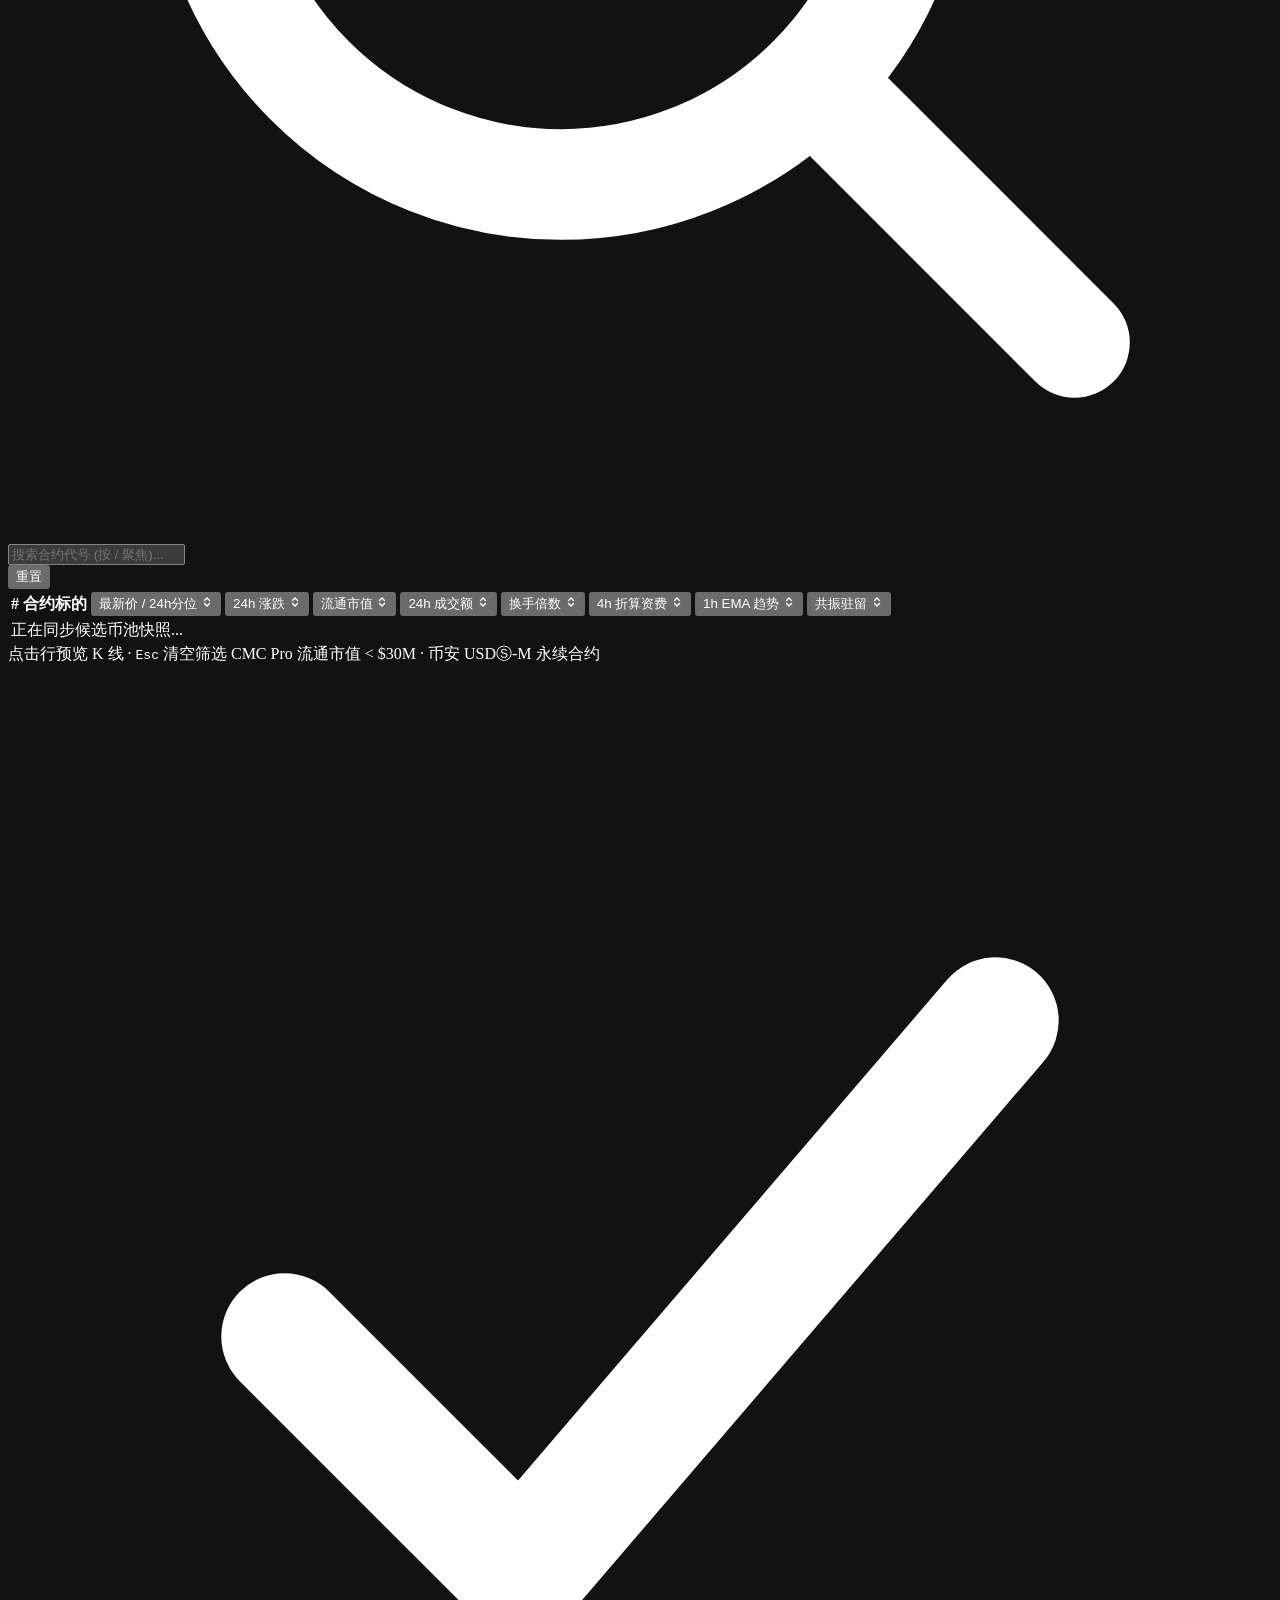
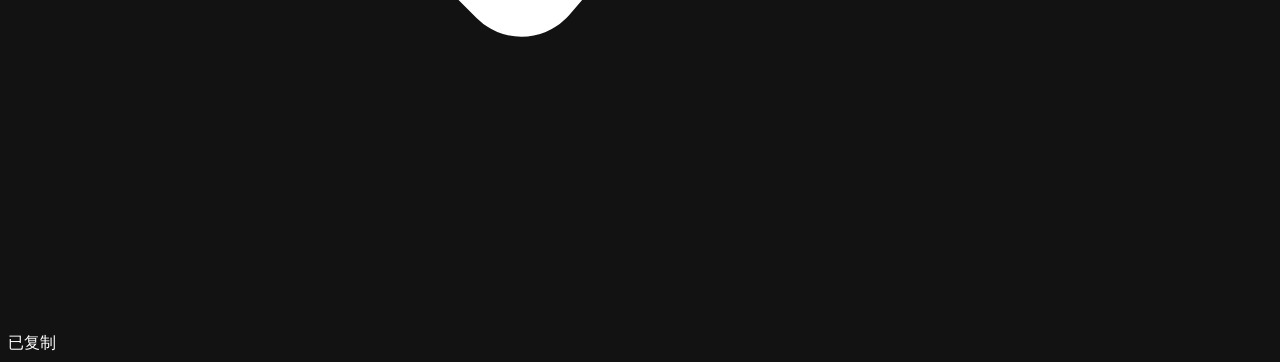
==== commit 11830eb7: "fix(web): resolve frontend polling, validation, chart, and copy bugs" ====
--- a/web/index.html
+++ b/web/index.html
@@ -87,7 +87,7 @@
               <span class="font-semibold text-[#f1f5f9]">1. 双核共振初选</span>
               <span class="font-mono text-[11px] text-[#f5c451]">&lt;$30M · ≥1.5x</span>
             </div>
-            <p class="text-[#9fb0c5] text-[11px]">CMC 流通市值低于 3,000 万美元，1h EMA(5&gt;10) 顺势叠加强换手，负费率贴水优先。</p>
+            <p class="text-[#9fb0c5] text-[11px]">CMC 流通市值低于 3,000 万美元，1h EMA(5&gt;10) 顺势叠加强换手；优选非负健康费率，负费率贴水提示空头拥挤风险。</p>
           </div>
           <div class="ledger-cell p-3 space-y-1">
             <div class="flex items-center justify-between">
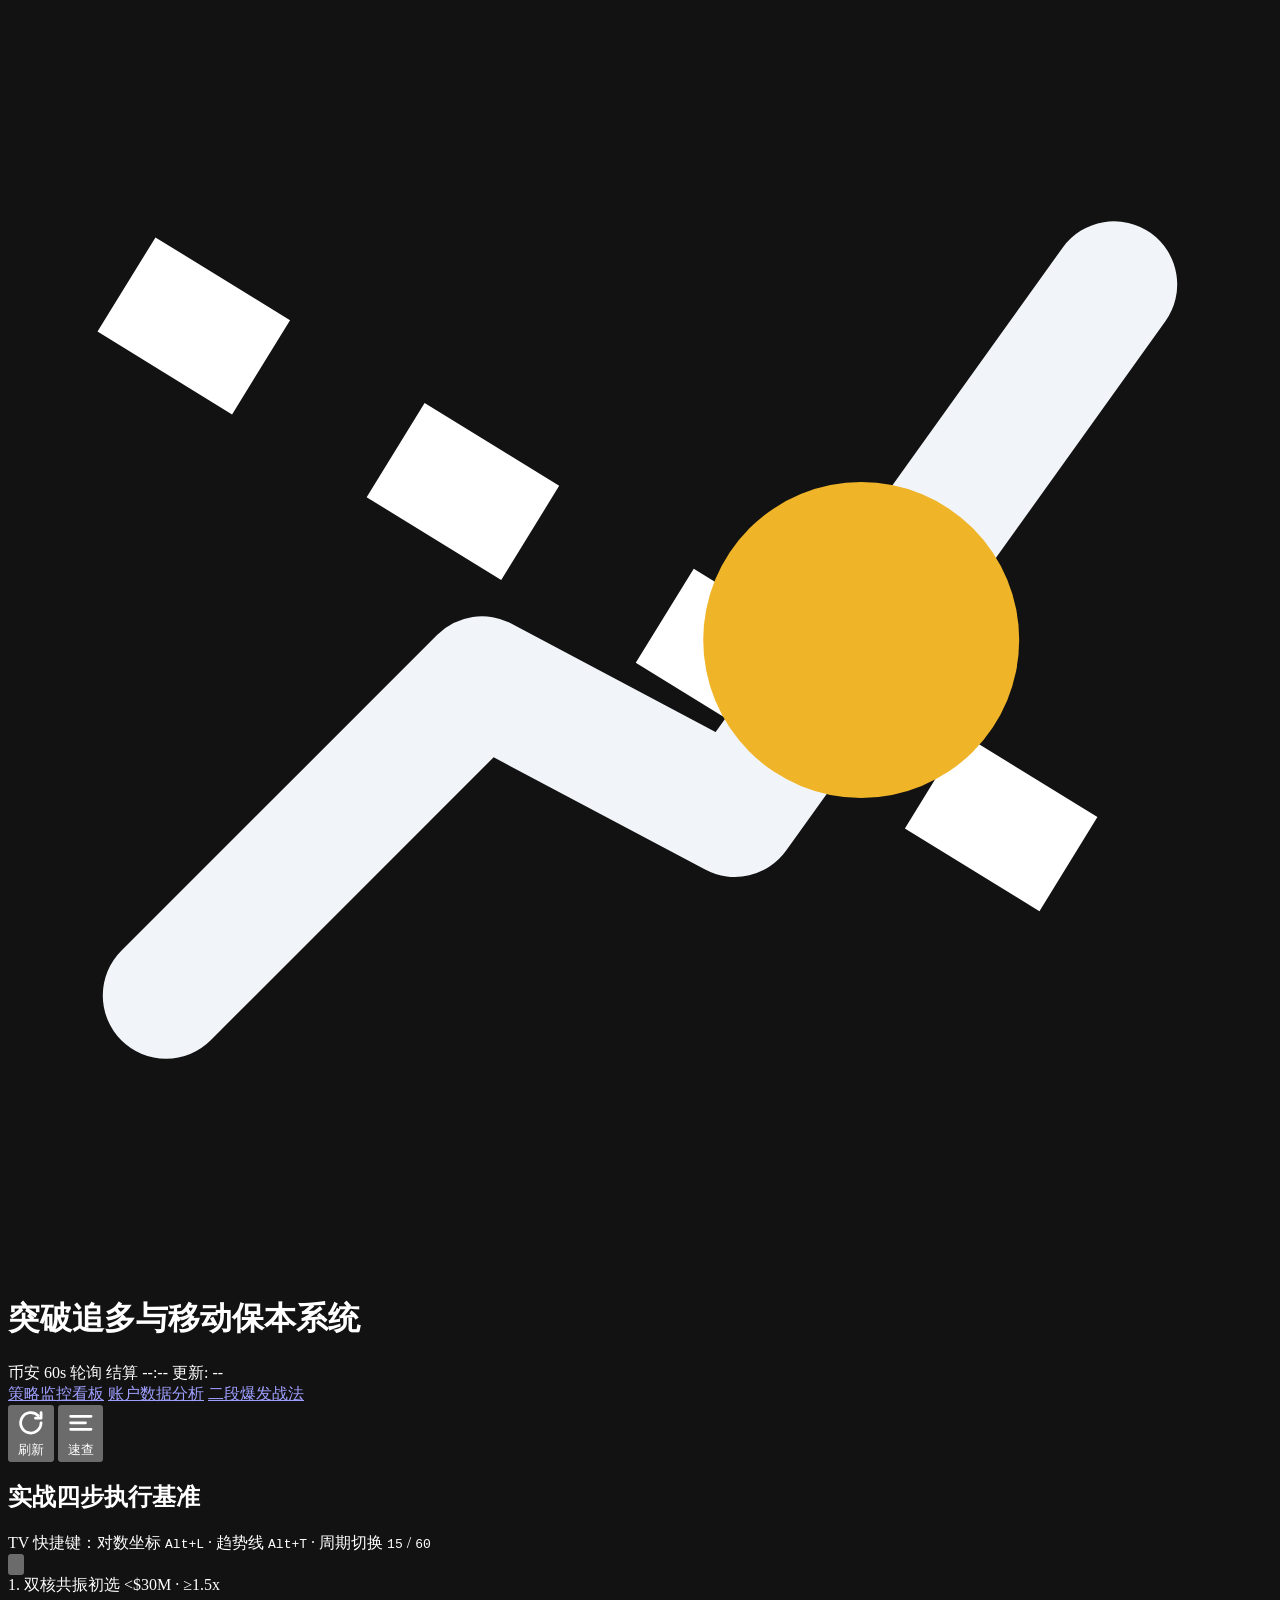
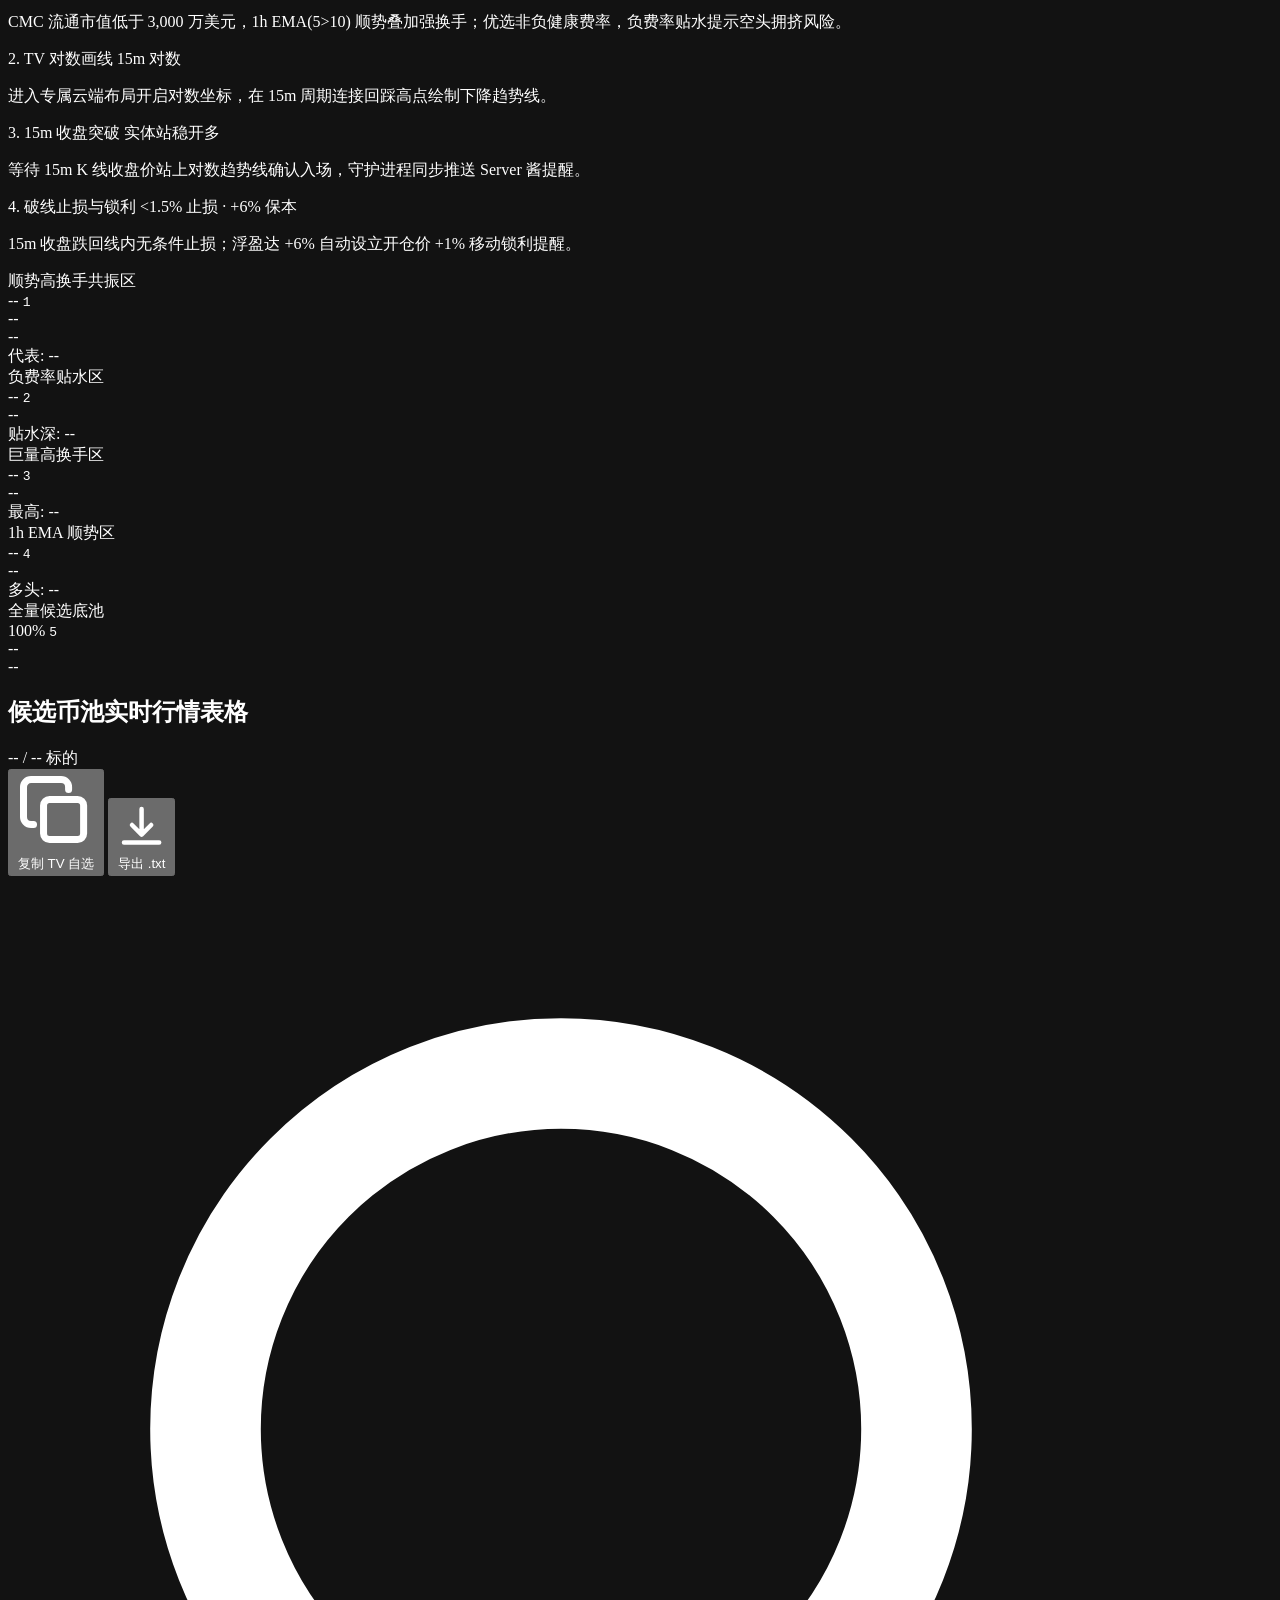
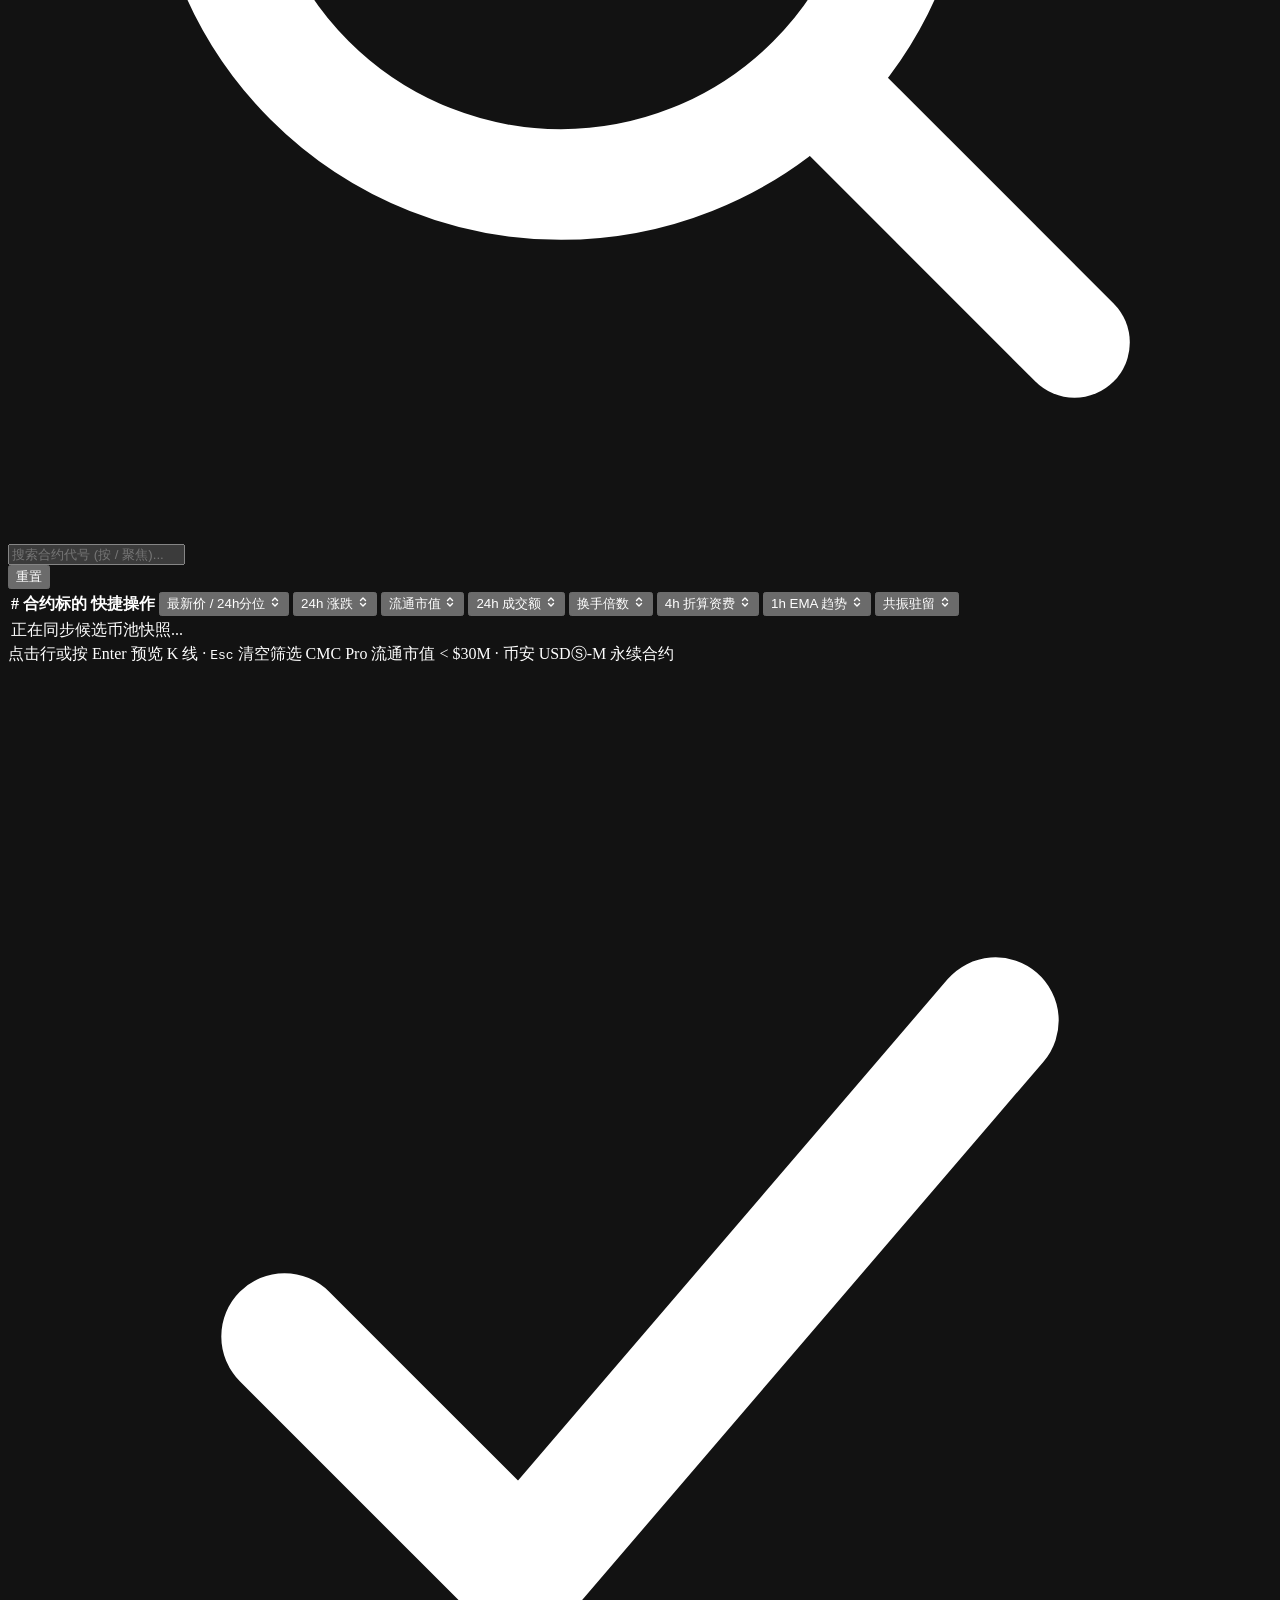
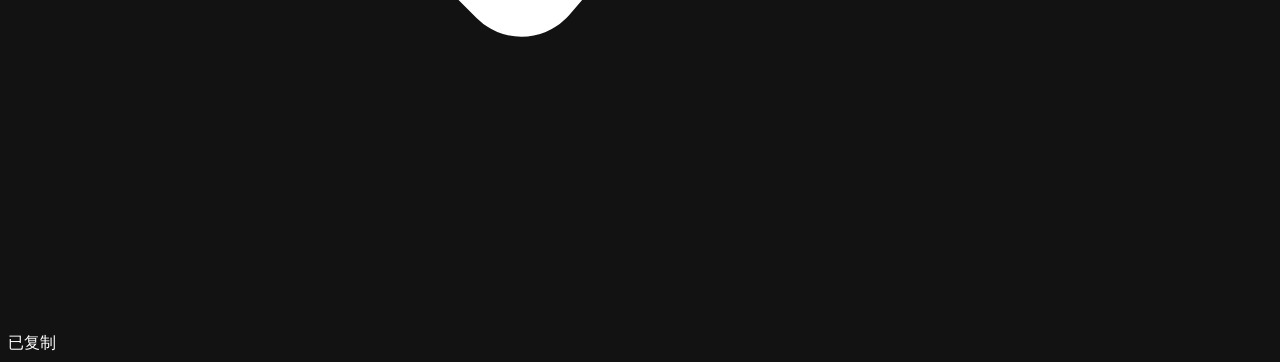
==== commit de65aaee: "fix(frontend): resolve P0-1 retry deadlock, P0-2 keyboard/a11y, and P0-4 TV iframe attrs" ====
--- a/web/index.html
+++ b/web/index.html
@@ -235,6 +235,7 @@
               <tr>
                 <th scope="col" class="py-2 px-2 w-9 text-center">#</th>
                 <th scope="col" class="py-2 px-3 min-w-[156px] sticky-col">合约标的</th>
+                <th scope="col" class="py-2 px-2.5 whitespace-nowrap">快捷操作</th>
                 <th scope="col" class="sortable num-col min-w-[116px] text-right" data-sort="price" data-type="number">
                   <button type="button" class="sort-btn" commandfor="candidates-table" command="--sort">
                     <span>最新价 / 24h分位</span>
@@ -287,14 +288,14 @@
             </thead>
             <tbody id="candidate-table-body" class="divide-y divide-[#1c2532] text-[#f1f5f9]">
               <tr>
-                <td colspan="10" class="py-16 text-center text-[#9fb0c5] font-sans text-xs">正在同步候选币池快照...</td>
+                <td colspan="11" class="py-16 text-center text-[#9fb0c5] font-sans text-xs">正在同步候选币池快照...</td>
               </tr>
             </tbody>
           </table>
         </div>
 
         <footer class="flex flex-col sm:flex-row items-center justify-between text-[11px] text-[#7f91a8] px-3.5 py-2 bg-[#0e131b] border-t border-[#222b38] gap-1.5">
-          <span>点击行预览 K 线 · <kbd class="px-1.5 py-0.5 bg-[#151c27] rounded-[3px] border border-[#283446] font-mono text-[#9fb0c5]">Esc</kbd> 清空筛选</span>
+          <span>点击行或按 Enter 预览 K 线 · <kbd class="px-1.5 py-0.5 bg-[#151c27] rounded-[3px] border border-[#283446] font-mono text-[#9fb0c5]">Esc</kbd> 清空筛选</span>
           <span class="font-mono">CMC Pro 流通市值 &lt; $30M · 币安 USDⓈ-M 永续合约</span>
         </footer>
       </section>
@@ -365,7 +366,7 @@
         </div>
       </div>
       <div id="modal-tv-view" class="w-full h-full hidden relative bg-[#0b0e13]">
-        <iframe id="modal-tv-iframe" class="w-full h-full border-0" title="TradingView 实时图表" allowtransparency="true" scrolling="no" allowfullscreen></iframe>
+        <iframe id="modal-tv-iframe" class="w-full h-full border-0" title="TradingView 实时图表" referrerpolicy="no-referrer" allowfullscreen></iframe>
       </div>
     </div>
   </dialog>
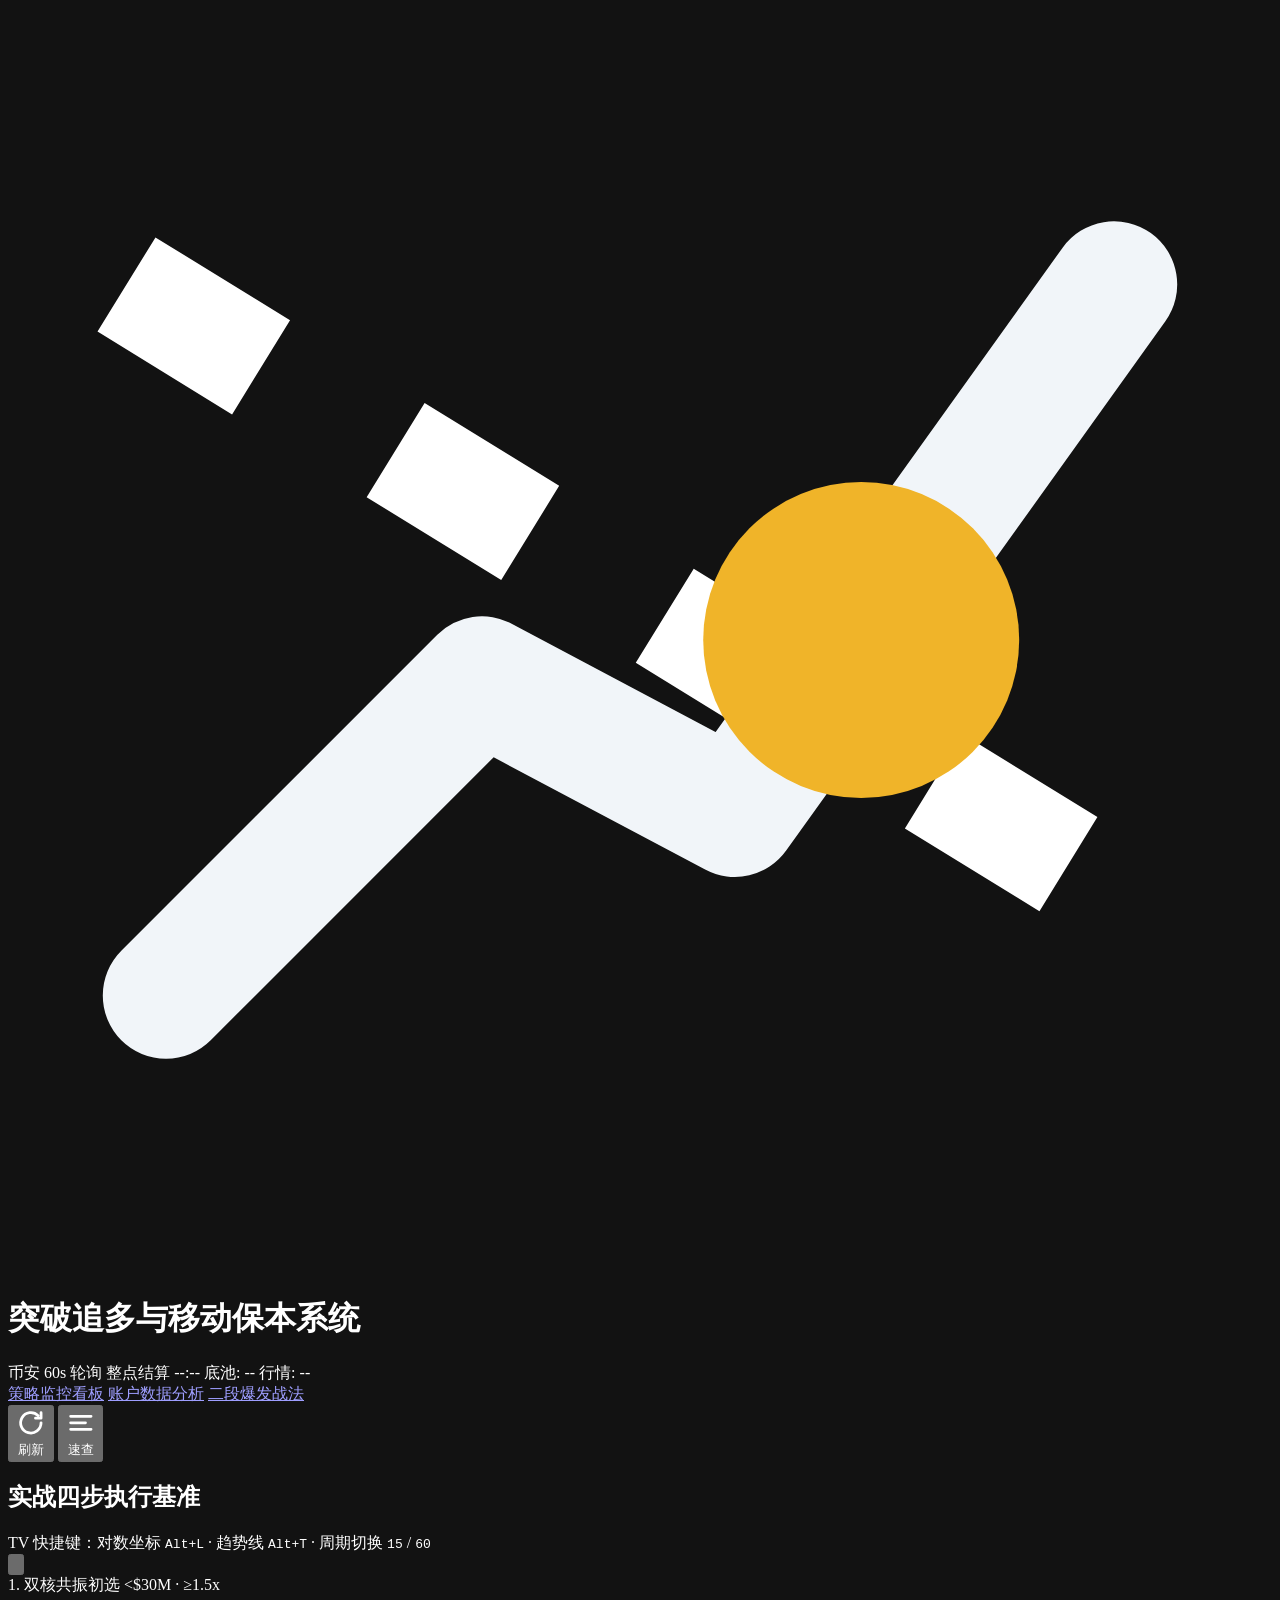
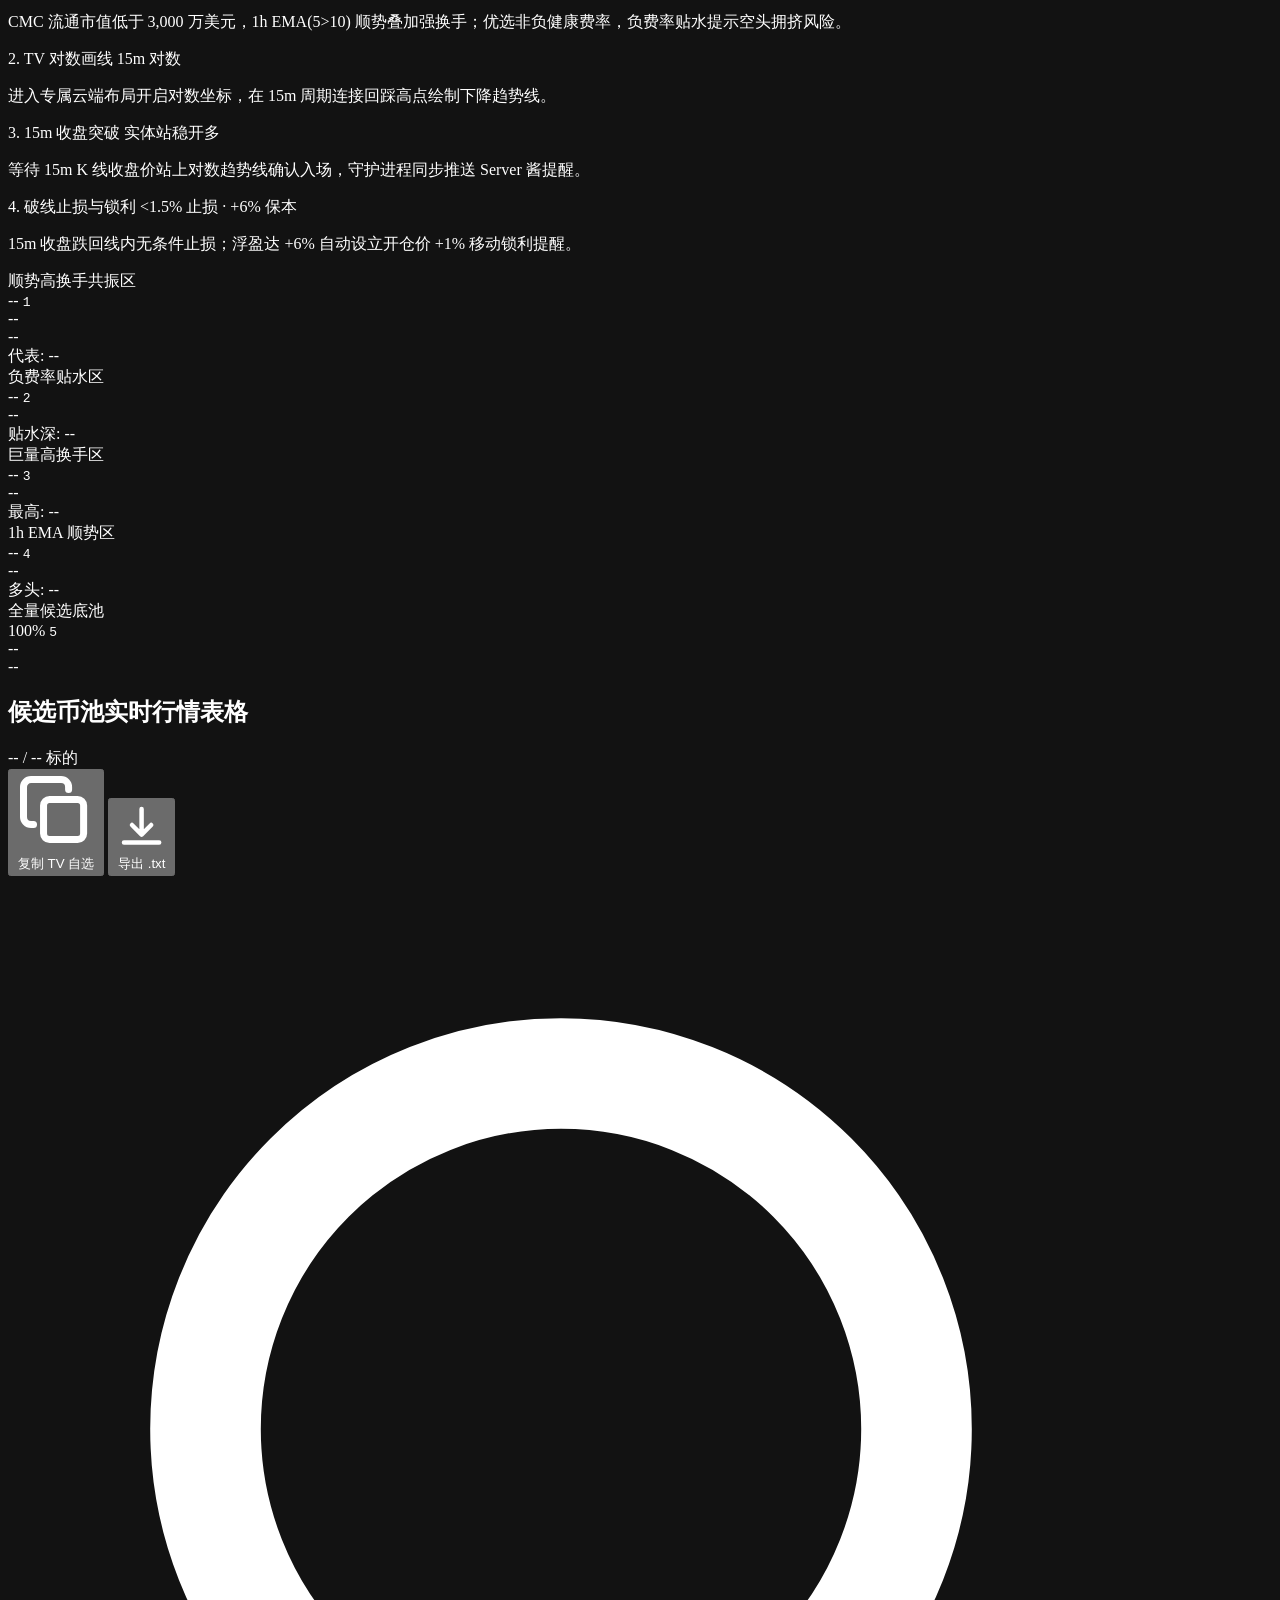
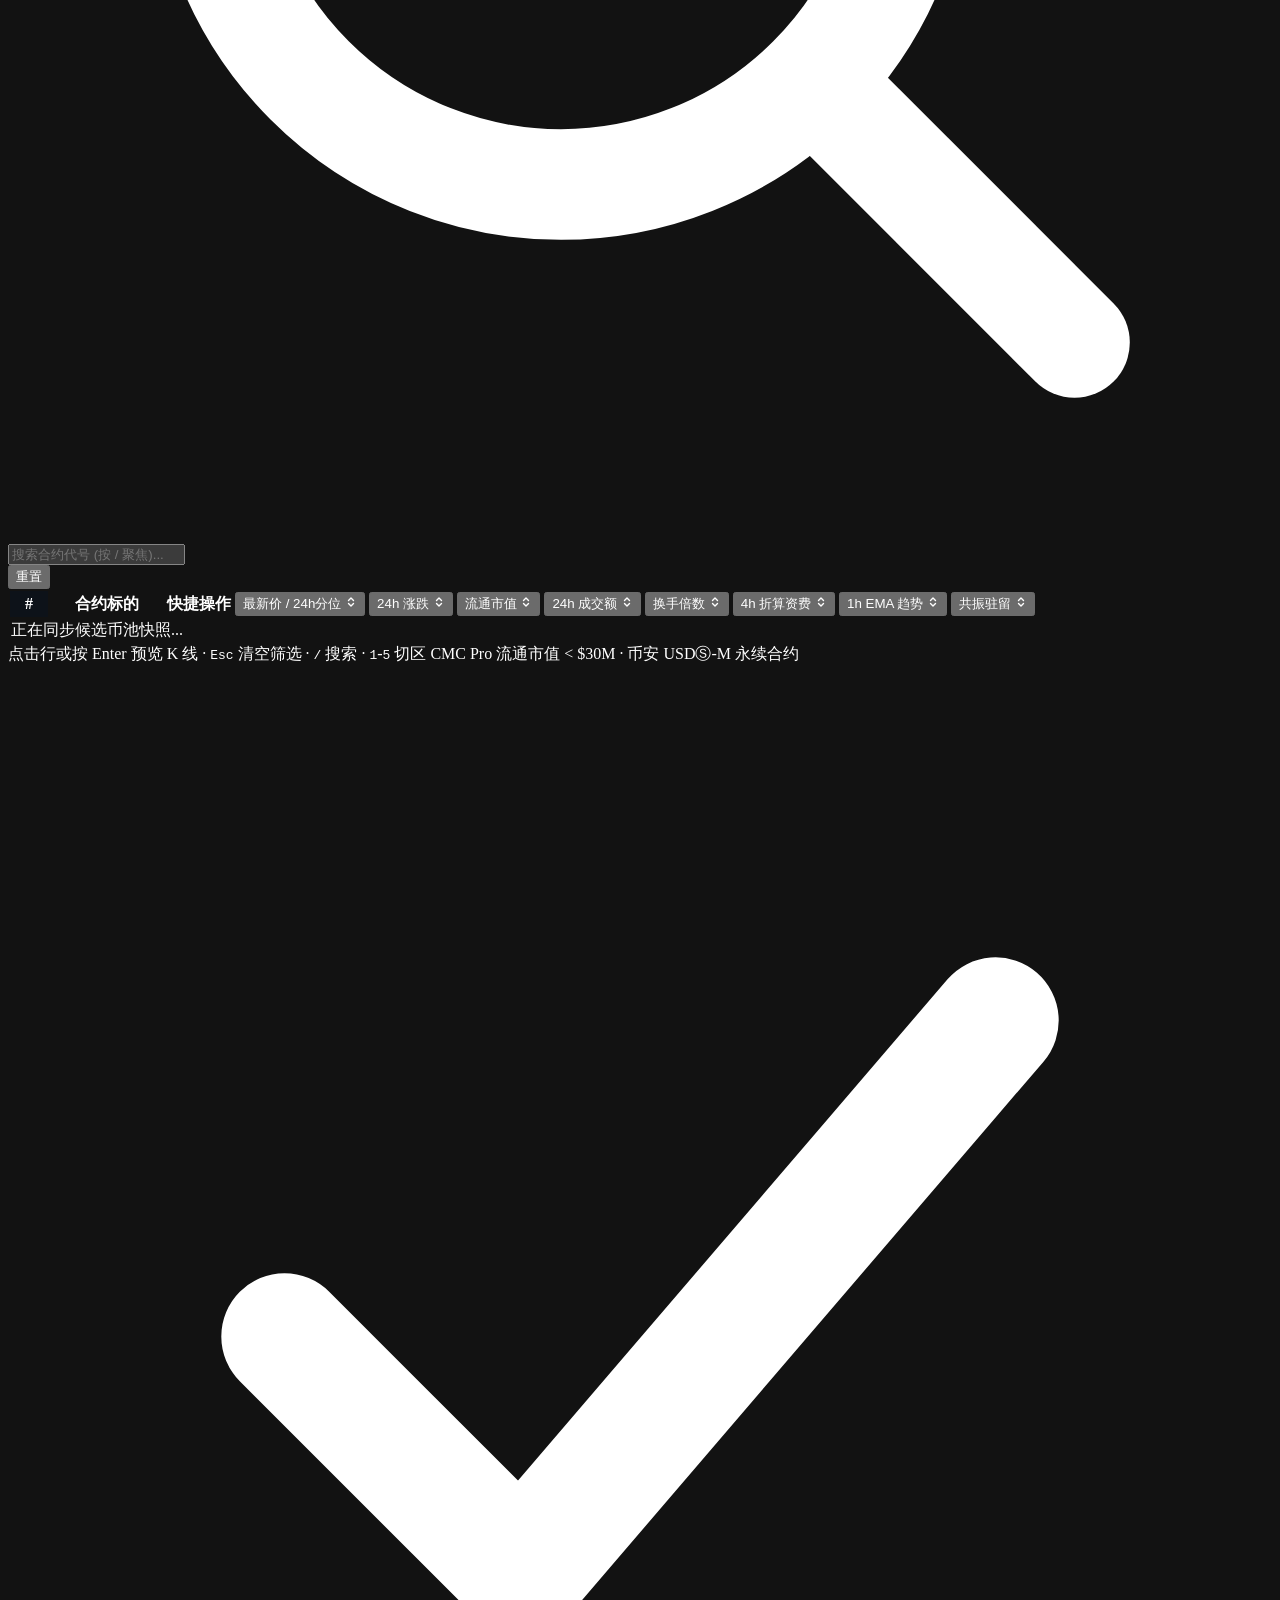
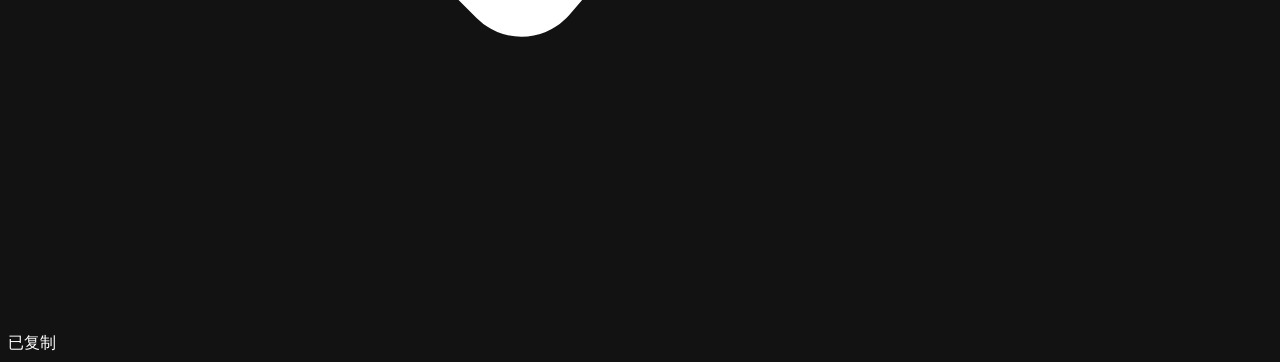
==== commit 0edd61a4: "fix(candidates): implement P1 perf, polling, modal stability, a11y, and design system fixes" ====
--- a/web/index.html
+++ b/web/index.html
@@ -28,15 +28,16 @@
         <div class="hidden xl:block h-4 w-px bg-[#222b38]" aria-hidden="true"></div>
 
         <div class="inline-flex flex-wrap items-center border border-[#283446] rounded-[4px] divide-x divide-[#283446] overflow-hidden bg-[#0b0e13] text-[11px]">
-          <span id="sync-status-badge" class="px-2 py-0.5 font-medium bg-[#22c58b]/10 text-[#38d99f] inline-flex items-center gap-1.5" role="status" aria-live="polite">
+          <span id="sync-status-badge" class="px-2 py-0.5 font-sans font-medium bg-[#22c58b]/10 text-[#38d99f] inline-flex items-center gap-1.5" role="status" aria-live="polite">
             <span class="w-1.5 h-1.5 rounded-full bg-[#22c58b]" aria-hidden="true"></span>
             <span>币安 60s 轮询</span>
           </span>
-          <span class="px-2 py-0.5 font-mono tabular-nums text-[#f5c451] bg-[#10151d] inline-flex items-center gap-1.5" title="距离下个整点资费结算窗口倒计时">
-            <span class="text-[#9fb0c5] font-sans">结算</span>
-            <span id="settle-countdown" class="font-semibold">--:--</span>
+          <span class="px-2 py-0.5 font-sans tabular-nums text-[#f5c451] bg-[#10151d] inline-flex items-center gap-1.5" title="距离下个整点资费结算窗口倒计时">
+            <span class="text-[#9fb0c5]">整点结算</span>
+            <span id="settle-countdown" class="font-mono font-semibold">--:--</span>
           </span>
-          <span id="pool-updated-time" class="hidden sm:inline-flex px-2 py-0.5 font-mono tabular-nums text-[#9fb0c5] bg-[#10151d]">更新: --</span>
+          <span id="pool-updated-time" class="px-2 py-0.5 font-sans tabular-nums text-[#9fb0c5] bg-[#10151d] inline-flex items-center" title="底池扫描快照更新时间">底池: --</span>
+          <span id="ticker-synced-time" class="hidden sm:inline-flex px-2 py-0.5 font-sans tabular-nums text-[#9fb0c5] bg-[#10151d] items-center" title="币安行情最后同步时间">行情: --</span>
         </div>
       </div>
 
@@ -73,7 +74,7 @@
         <div class="flex items-center justify-between px-3.5 py-2 bg-[#151c27] border-b border-[#222b38] gap-2">
           <div class="flex items-center gap-3 flex-wrap">
             <h2 class="text-xs font-semibold text-[#f1f5f9]">实战四步执行基准</h2>
-            <span class="text-[#9fb0c5] font-mono text-[11px]">TV 快捷键：对数坐标 <kbd class="px-1.5 py-0.5 bg-[#0b0e13] rounded-[3px] border border-[#283446] text-[#f1f5f9]">Alt+L</kbd> · 趋势线 <kbd class="px-1.5 py-0.5 bg-[#0b0e13] rounded-[3px] border border-[#283446] text-[#f1f5f9]">Alt+T</kbd> · 周期切换 <kbd class="px-1.5 py-0.5 bg-[#0b0e13] rounded-[3px] border border-[#283446] text-[#f1f5f9]">15</kbd> / <kbd class="px-1.5 py-0.5 bg-[#0b0e13] rounded-[3px] border border-[#283446] text-[#f1f5f9]">60</kbd></span>
+            <span class="text-[#9fb0c5] font-sans text-[11px]">TV 快捷键：对数坐标 <kbd class="px-1.5 py-0.5 bg-[#0b0e13] rounded-[3px] border border-[#283446] font-mono text-[#f1f5f9]">Alt+L</kbd> · 趋势线 <kbd class="px-1.5 py-0.5 bg-[#0b0e13] rounded-[3px] border border-[#283446] font-mono text-[#f1f5f9]">Alt+T</kbd> · 周期切换 <kbd class="px-1.5 py-0.5 bg-[#0b0e13] rounded-[3px] border border-[#283446] font-mono text-[#f1f5f9]">15</kbd> / <kbd class="px-1.5 py-0.5 bg-[#0b0e13] rounded-[3px] border border-[#283446] font-mono text-[#f1f5f9]">60</kbd></span>
           </div>
           <button id="btn-close-drawer" type="button" class="w-8 h-8 sm:w-6 sm:h-6 rounded-[4px] text-[#9fb0c5] hover:text-[#f1f5f9] hover:bg-[#222b38] inline-flex items-center justify-center transition-colors" aria-label="关闭速查">
             <svg class="w-3.5 h-3.5" viewBox="0 0 16 16" fill="none" aria-hidden="true">
@@ -85,28 +86,28 @@
           <div class="ledger-cell p-3 space-y-1">
             <div class="flex items-center justify-between">
               <span class="font-semibold text-[#f1f5f9]">1. 双核共振初选</span>
-              <span class="font-mono text-[11px] text-[#f5c451]">&lt;$30M · ≥1.5x</span>
+              <span class="font-mono tabular-nums text-[11px] text-[#f5c451]">&lt;$30M · ≥1.5x</span>
             </div>
             <p class="text-[#9fb0c5] text-[11px]">CMC 流通市值低于 3,000 万美元，1h EMA(5&gt;10) 顺势叠加强换手；优选非负健康费率，负费率贴水提示空头拥挤风险。</p>
           </div>
           <div class="ledger-cell p-3 space-y-1">
             <div class="flex items-center justify-between">
               <span class="font-semibold text-[#f1f5f9]">2. TV 对数画线</span>
-              <span class="font-mono text-[11px] text-[#9fb0c5]">15m 对数</span>
+              <span class="font-sans text-[11px] text-[#9fb0c5]"><span class="font-mono">15m</span> 对数</span>
             </div>
             <p class="text-[#9fb0c5] text-[11px]">进入专属云端布局开启对数坐标，在 15m 周期连接回踩高点绘制下降趋势线。</p>
           </div>
           <div class="ledger-cell p-3 space-y-1">
             <div class="flex items-center justify-between">
               <span class="font-semibold text-[#f1f5f9]">3. 15m 收盘突破</span>
-              <span class="font-mono text-[11px] text-[#38d99f]">实体站稳开多</span>
+              <span class="font-sans font-medium text-[11px] text-[#38d99f]">实体站稳开多</span>
             </div>
             <p class="text-[#9fb0c5] text-[11px]">等待 15m K 线收盘价站上对数趋势线确认入场，守护进程同步推送 Server 酱提醒。</p>
           </div>
           <div class="ledger-cell p-3 space-y-1">
             <div class="flex items-center justify-between">
               <span class="font-semibold text-[#f1f5f9]">4. 破线止损与锁利</span>
-              <span class="font-mono text-[11px] text-[#f8717e]">&lt;1.5% 止损 · +6% 保本</span>
+              <span class="font-sans tabular-nums text-[11px] text-[#f8717e]"><span class="font-mono">&lt;1.5%</span> 止损 · <span class="font-mono">+6%</span> 保本</span>
             </div>
             <p class="text-[#9fb0c5] text-[11px]">15m 收盘跌回线内无条件止损；浮盈达 +6% 自动设立开仓价 +1% 移动锁利提醒。</p>
           </div>
@@ -115,9 +116,9 @@
 
       <!-- Signature Swiss Zone Schedule Strip (Connected 1px Hairline Matrix) -->
       <section aria-label="交易机会区分区时刻表" class="ledger-grid grid grid-cols-2 lg:grid-cols-5 text-xs">
-        <div data-zone="resonance" role="button" tabindex="0" class="kpi-card card-resonance active px-3 sm:px-3.5 py-2.5 flex flex-col justify-between gap-2">
+        <div data-zone="resonance" role="button" tabindex="0" aria-pressed="true" class="kpi-card card-resonance active px-3 sm:px-3.5 pt-2.5 pb-2 flex flex-col justify-between gap-2">
           <div class="flex items-center justify-between gap-1.5">
-            <span class="font-semibold text-[#f5c451] text-xs truncate">顺势高换手共振区</span>
+            <span class="kpi-zone-title text-xs truncate">顺势高换手共振区</span>
             <div class="flex items-center gap-1.5 shrink-0">
               <span id="kpi-resonance-pct" class="text-[10px] font-mono tabular-nums text-[#7f91a8]">--</span>
               <kbd class="px-1.5 py-0.5 rounded-[3px] text-[10px] font-mono bg-[#0b0e13] text-[#9fb0c5] border border-[#283446]">1</kbd>
@@ -125,14 +126,17 @@
           </div>
           <div class="flex items-baseline justify-between gap-2">
             <div class="text-xl sm:text-2xl font-bold font-mono text-[#f1f5f9] tabular-nums leading-none"><span id="kpi-resonance-count">--</span></div>
-            <div id="kpi-resonance-sub" class="text-[11px] text-[#f5c451] font-mono truncate">--</div>
-          </div>
-          <div id="kpi-resonance-sample" class="text-[11px] text-[#9fb0c5] font-mono truncate border-t border-[#1c2532] pt-1.5">代表: --</div>
-        </div>
-
-        <div data-zone="neg_fr" role="button" tabindex="0" class="kpi-card card-neg-fr px-3 sm:px-3.5 py-2.5 flex flex-col justify-between gap-2">
+            <div id="kpi-resonance-sub" class="text-[11px] text-[#f5c451] font-sans tabular-nums truncate">--</div>
+          </div>
+          <div id="kpi-resonance-sample" class="text-[11px] text-[#9fb0c5] font-sans tabular-nums truncate border-t border-[#1c2532] pt-1.5">代表: --</div>
+          <div class="zone-progress-track" aria-hidden="true">
+            <div id="kpi-resonance-bar" class="zone-progress-fill" style="width: 0%"></div>
+          </div>
+        </div>
+
+        <div data-zone="neg_fr" role="button" tabindex="0" aria-pressed="false" class="kpi-card card-neg-fr px-3 sm:px-3.5 pt-2.5 pb-2 flex flex-col justify-between gap-2">
           <div class="flex items-center justify-between gap-1.5">
-            <span class="font-medium text-[#f1f5f9] text-xs truncate">负费率贴水区</span>
+            <span class="kpi-zone-title text-xs truncate">负费率贴水区</span>
             <div class="flex items-center gap-1.5 shrink-0">
               <span id="kpi-neg-fr-pct" class="text-[10px] font-mono tabular-nums text-[#7f91a8]">--</span>
               <kbd class="px-1.5 py-0.5 rounded-[3px] text-[10px] font-mono bg-[#0b0e13] text-[#9fb0c5] border border-[#283446]">2</kbd>
@@ -141,12 +145,15 @@
           <div class="flex items-baseline justify-between gap-2">
             <div class="text-xl sm:text-2xl font-bold font-mono text-[#f1f5f9] tabular-nums leading-none"><span id="kpi-neg-fr-count">--</span></div>
           </div>
-          <div id="kpi-neg-fr-sample" class="text-[11px] text-[#9fb0c5] font-mono truncate border-t border-[#1c2532] pt-1.5">贴水深: --</div>
-        </div>
-
-        <div data-zone="high_tr" role="button" tabindex="0" class="kpi-card card-high-tr px-3 sm:px-3.5 py-2.5 flex flex-col justify-between gap-2">
+          <div id="kpi-neg-fr-sample" class="text-[11px] text-[#9fb0c5] font-sans tabular-nums truncate border-t border-[#1c2532] pt-1.5">贴水深: --</div>
+          <div class="zone-progress-track" aria-hidden="true">
+            <div id="kpi-neg-fr-bar" class="zone-progress-fill" style="width: 0%; background-color: #f25565"></div>
+          </div>
+        </div>
+
+        <div data-zone="high_tr" role="button" tabindex="0" aria-pressed="false" class="kpi-card card-high-tr px-3 sm:px-3.5 pt-2.5 pb-2 flex flex-col justify-between gap-2">
           <div class="flex items-center justify-between gap-1.5">
-            <span class="font-medium text-[#f1f5f9] text-xs truncate">巨量高换手区</span>
+            <span class="kpi-zone-title text-xs truncate">巨量高换手区</span>
             <div class="flex items-center gap-1.5 shrink-0">
               <span id="kpi-high-tr-pct" class="text-[10px] font-mono tabular-nums text-[#7f91a8]">--</span>
               <kbd class="px-1.5 py-0.5 rounded-[3px] text-[10px] font-mono bg-[#0b0e13] text-[#9fb0c5] border border-[#283446]">3</kbd>
@@ -155,12 +162,15 @@
           <div class="flex items-baseline justify-between gap-2">
             <div class="text-xl sm:text-2xl font-bold font-mono text-[#f1f5f9] tabular-nums leading-none"><span id="kpi-high-tr-count">--</span></div>
           </div>
-          <div id="kpi-high-tr-sample" class="text-[11px] text-[#9fb0c5] font-mono truncate border-t border-[#1c2532] pt-1.5">最高: --</div>
-        </div>
-
-        <div data-zone="ema_bull" role="button" tabindex="0" class="kpi-card card-ema-bull px-3 sm:px-3.5 py-2.5 flex flex-col justify-between gap-2">
+          <div id="kpi-high-tr-sample" class="text-[11px] text-[#9fb0c5] font-sans tabular-nums truncate border-t border-[#1c2532] pt-1.5">最高: --</div>
+          <div class="zone-progress-track" aria-hidden="true">
+            <div id="kpi-high-tr-bar" class="zone-progress-fill" style="width: 0%; background-color: #60a5fa"></div>
+          </div>
+        </div>
+
+        <div data-zone="ema_bull" role="button" tabindex="0" aria-pressed="false" class="kpi-card card-ema-bull px-3 sm:px-3.5 pt-2.5 pb-2 flex flex-col justify-between gap-2">
           <div class="flex items-center justify-between gap-1.5">
-            <span class="font-medium text-[#f1f5f9] text-xs truncate">1h EMA 顺势区</span>
+            <span class="kpi-zone-title text-xs truncate">1h EMA 顺势区</span>
             <div class="flex items-center gap-1.5 shrink-0">
               <span id="kpi-ema-bull-pct" class="text-[10px] font-mono tabular-nums text-[#7f91a8]">--</span>
               <kbd class="px-1.5 py-0.5 rounded-[3px] text-[10px] font-mono bg-[#0b0e13] text-[#9fb0c5] border border-[#283446]">4</kbd>
@@ -169,12 +179,15 @@
           <div class="flex items-baseline justify-between gap-2">
             <div class="text-xl sm:text-2xl font-bold font-mono text-[#f1f5f9] tabular-nums leading-none"><span id="kpi-ema-bull-count">--</span></div>
           </div>
-          <div id="kpi-ema-bull-sample" class="text-[11px] text-[#9fb0c5] font-mono truncate border-t border-[#1c2532] pt-1.5">多头: --</div>
-        </div>
-
-        <div data-zone="all" role="button" tabindex="0" class="kpi-card card-all px-3 sm:px-3.5 py-2.5 flex flex-col justify-start gap-2 col-span-2 lg:col-span-1">
+          <div id="kpi-ema-bull-sample" class="text-[11px] text-[#9fb0c5] font-sans tabular-nums truncate border-t border-[#1c2532] pt-1.5">多头: --</div>
+          <div class="zone-progress-track" aria-hidden="true">
+            <div id="kpi-ema-bull-bar" class="zone-progress-fill" style="width: 0%; background-color: #22c58b"></div>
+          </div>
+        </div>
+
+        <div data-zone="all" role="button" tabindex="0" aria-pressed="false" class="kpi-card card-all px-3 sm:px-3.5 pt-2.5 pb-2 flex flex-col justify-between gap-2 col-span-2 lg:col-span-1">
           <div class="flex items-center justify-between gap-1.5">
-            <span class="font-medium text-[#f1f5f9] text-xs truncate">全量候选底池</span>
+            <span class="kpi-zone-title text-xs truncate">全量候选底池</span>
             <div class="flex items-center gap-1.5 shrink-0">
               <span class="text-[10px] font-mono tabular-nums text-[#7f91a8]">100%</span>
               <kbd class="px-1.5 py-0.5 rounded-[3px] text-[10px] font-mono bg-[#0b0e13] text-[#9fb0c5] border border-[#283446]">5</kbd>
@@ -182,7 +195,10 @@
           </div>
           <div class="flex items-baseline justify-between gap-2">
             <div class="text-xl sm:text-2xl font-bold font-mono text-[#f1f5f9] tabular-nums leading-none"><span id="kpi-all-count">--</span></div>
-            <div id="kpi-all-sub" class="text-[11px] text-[#8ab8ff] font-mono truncate">--</div>
+            <div id="kpi-all-sub" class="text-[11px] text-[#8ab8ff] font-sans tabular-nums truncate">--</div>
+          </div>
+          <div class="zone-progress-track" aria-hidden="true">
+            <div id="kpi-all-bar" class="zone-progress-fill" style="width: 0%; background-color: #3b82f6"></div>
           </div>
         </div>
       </section>
@@ -195,12 +211,12 @@
         <!-- Unified Toolbar -->
         <div class="flex flex-col lg:flex-row items-stretch lg:items-center justify-between gap-2.5 px-3.5 py-2 bg-[#121822] border-b border-[#222b38]">
           <div class="flex items-center gap-2.5 flex-wrap">
-            <span id="pool-count-badge" class="text-xs font-mono tabular-nums text-[#7f91a8]">-- / -- 标的</span>
+            <span id="pool-count-badge" class="text-xs font-sans tabular-nums text-[#7f91a8]">-- / -- 标的</span>
 
             <div class="h-3.5 w-px bg-[#222b38] hidden sm:block" aria-hidden="true"></div>
 
             <div class="flex items-center gap-1.5">
-              <button id="btn-batch-copy-tv" type="button" class="px-2.5 py-1 text-xs font-medium rounded-[4px] bg-[#3b82f6]/[0.12] hover:bg-[#3b82f6]/[0.22] text-[#8ab8ff] hover:text-white border border-[#3b82f6]/35 inline-flex items-center gap-1.5 transition-colors" title="复制当前列表代码，在 TradingView 自选列表粘贴即可批量添加">
+              <button id="btn-batch-copy-tv" type="button" class="btn-primary-cobalt px-2.5 py-1 text-xs rounded-[4px] inline-flex items-center gap-1.5 transition-colors" title="复制当前列表代码，在 TradingView 自选列表粘贴即可批量添加">
                 <svg class="w-3.5 h-3.5" viewBox="0 0 16 16" fill="none" aria-hidden="true">
                   <rect x="5.5" y="5.5" width="8" height="8" rx="1.2" stroke="currentColor" stroke-width="1.4"/>
                   <path d="M3.5 10.5H3A1.5 1.5 0 0 1 1.5 9V3A1.5 1.5 0 0 1 3 1.5H9A1.5 1.5 0 0 1 10.5 3V3.5" stroke="currentColor" stroke-width="1.4" stroke-linecap="round"/>
@@ -222,19 +238,19 @@
                 <circle cx="7" cy="7" r="4.5" stroke="currentColor" stroke-width="1.4"/>
                 <path d="M10.5 10.5L13.5 13.5" stroke="currentColor" stroke-width="1.4" stroke-linecap="round"/>
               </svg>
-              <input id="symbol-search-input" type="search" aria-label="按合约代号搜索" placeholder="搜索合约代号 (按 / 聚焦)..." class="w-full pl-8 pr-2.5 py-1 text-xs bg-[#0b0e13] border border-[#283446] rounded-[4px] text-[#f1f5f9] placeholder-[#7f91a8] focus:outline-none focus:border-[#3b82f6]">
-            </div>
-            <button id="btn-reset-filter" type="button" class="px-2.5 py-1 text-xs font-medium text-[#9fb0c5] hover:text-[#f1f5f9] bg-[#151c27] hover:bg-[#1d2736] rounded-[4px] border border-[#283446] transition-colors shrink-0" title="重置为全量候选底池">重置</button>
+              <input id="symbol-search-input" type="search" aria-label="按合约代号搜索" placeholder="搜索合约代号 (按 / 聚焦)..." class="w-full pl-8 pr-2.5 py-1 text-xs bg-[#0b0e13] border border-[#283446] hover:border-[#3b4d66] rounded-[4px] text-[#f1f5f9] placeholder-[#7f91a8] focus:border-[#3b82f6]">
+            </div>
+            <button id="btn-reset-filter" type="button" class="px-2.5 py-1 text-xs font-medium text-[#9fb0c5] hover:text-[#f1f5f9] bg-[#151c27] hover:bg-[#1d2736] rounded-[4px] border border-[#283446] hover:border-[#3b4d66] transition-colors shrink-0" title="重置为默认共振区筛选与排序">重置</button>
           </div>
         </div>
 
         <!-- Main Candidates Schedule Table -->
-        <div tabindex="0" role="region" aria-labelledby="pool-table-heading" class="table-scroll-region overflow-x-auto max-h-[65vh] lg:max-h-[calc(100vh-225px)] custom-scrollbar">
-          <table id="candidates-table" class="w-full text-left text-xs font-mono relative min-w-[920px]">
+        <div id="candidates-table-scroll" tabindex="0" role="region" aria-label="候选币池数据表格滚动区" class="overflow-x-auto custom-scrollbar">
+          <table id="candidates-table" class="w-full text-left text-xs font-sans relative min-w-[920px]">
             <thead class="sticky-header text-[11px] text-[#9fb0c5] font-sans font-medium">
               <tr>
-                <th scope="col" class="py-2 px-2 w-9 text-center">#</th>
-                <th scope="col" class="py-2 px-3 min-w-[156px] sticky-col">合约标的</th>
+                <th scope="col" aria-label="序号" class="py-2 px-2 w-9 text-center" style="position: sticky; inset-inline-start: 0; z-index: 21; width: 2.25rem; min-width: 2.25rem; max-width: 2.25rem; background-color: #0d1219;">#</th>
+                <th scope="col" class="py-2 px-3 sticky-col" style="inset-inline-start: 2.25rem; min-width: 112px; max-width: clamp(112px, 34vw, 190px);">合约标的</th>
                 <th scope="col" class="py-2 px-2.5 whitespace-nowrap">快捷操作</th>
                 <th scope="col" class="sortable num-col min-w-[116px] text-right" data-sort="price" data-type="number">
                   <button type="button" class="sort-btn" commandfor="candidates-table" command="--sort">
@@ -295,17 +311,17 @@
         </div>
 
         <footer class="flex flex-col sm:flex-row items-center justify-between text-[11px] text-[#7f91a8] px-3.5 py-2 bg-[#0e131b] border-t border-[#222b38] gap-1.5">
-          <span>点击行或按 Enter 预览 K 线 · <kbd class="px-1.5 py-0.5 bg-[#151c27] rounded-[3px] border border-[#283446] font-mono text-[#9fb0c5]">Esc</kbd> 清空筛选</span>
-          <span class="font-mono">CMC Pro 流通市值 &lt; $30M · 币安 USDⓈ-M 永续合约</span>
+          <span>点击行或按 Enter 预览 K 线 · <kbd class="px-1.5 py-0.5 bg-[#151c27] rounded-[3px] border border-[#283446] font-mono text-[#9fb0c5]">Esc</kbd> 清空筛选 · <kbd class="px-1.5 py-0.5 bg-[#151c27] rounded-[3px] border border-[#283446] font-mono text-[#9fb0c5]">/</kbd> 搜索 · <kbd class="px-1.5 py-0.5 bg-[#151c27] rounded-[3px] border border-[#283446] font-mono text-[#9fb0c5]">1</kbd>-<kbd class="px-1.5 py-0.5 bg-[#151c27] rounded-[3px] border border-[#283446] font-mono text-[#9fb0c5]">5</kbd> 切区</span>
+          <span class="font-sans">CMC Pro 流通市值 <span class="font-mono tabular-nums">&lt; $30M</span> · 币安 USDⓈ-M 永续合约</span>
         </footer>
       </section>
     </main>
   </div>
 
   <!-- Native Top-Layer Interactive 15m/1h Candlestick & TV Chart Dialog -->
-  <dialog id="chart-modal" closedby="any" aria-labelledby="modal-chart-title" class="chart-modal-dialog bg-[#10151d] border border-[#324055] rounded-[6px] w-[calc(100vw-1rem)] max-w-5xl h-[85vh] max-h-[740px] flex-col overflow-hidden">
-    <div class="px-3 py-2 bg-[#0d1219] border-b border-[#222b38] flex flex-wrap items-center justify-between gap-1.5 shrink-0">
-      <div class="flex items-center gap-1.5 sm:gap-2 flex-wrap">
+  <dialog id="chart-modal" tabindex="-1" closedby="any" aria-labelledby="modal-chart-title" class="chart-modal-dialog bg-[#10151d] border border-[#324055] rounded-[6px] w-[calc(100vw-1rem)] max-w-5xl h-[85vh] max-h-[740px] flex-col overflow-hidden">
+    <div id="modal-header-toolbar" class="px-2.5 sm:px-3 py-1.5 sm:py-2 bg-[#0d1219] border-b border-[#222b38] flex flex-wrap items-center justify-between gap-1 sm:gap-1.5 shrink-0">
+      <div class="flex items-center gap-1 sm:gap-2 flex-wrap">
         <span id="modal-nav-group" hidden class="inline-flex items-center divide-x divide-[#283446] border border-[#283446] rounded-[4px] overflow-hidden bg-[#0b0e13]">
           <button type="button" id="modal-prev-btn" class="w-8 h-8 sm:w-6 sm:h-6 hover:bg-[#192231] text-[#9fb0c5] hover:text-[#f1f5f9] inline-flex items-center justify-center transition-colors" title="上一个标的 (←)" aria-label="上一个标的">
             <svg class="w-3 h-3" viewBox="0 0 12 12" fill="none" aria-hidden="true"><path d="M7.5 2.5L4 6L7.5 9.5" stroke="currentColor" stroke-width="1.5" stroke-linecap="round" stroke-linejoin="round"/></svg>
@@ -319,33 +335,33 @@
         <span id="modal-chart-price" class="font-mono tabular-nums text-[#38d99f] font-bold text-xs sm:text-[13px]">--</span>
 
         <span role="group" aria-label="K线时间周期" class="inline-flex items-center divide-x divide-[#283446] border border-[#283446] rounded-[4px] overflow-hidden bg-[#0b0e13] text-[11px] font-mono">
-          <button type="button" class="modal-interval-btn px-1.5 py-0.5 bg-[#192231] text-[#f1f5f9] font-semibold" data-interval="15m">15m</button>
-          <button type="button" class="modal-interval-btn px-1.5 py-0.5 hover:bg-[#151c27] text-[#9fb0c5]" data-interval="1h">1h</button>
-          <button type="button" class="modal-interval-btn px-1.5 py-0.5 hover:bg-[#151c27] text-[#9fb0c5]" data-interval="4h">4h</button>
-          <button type="button" class="modal-interval-btn px-1.5 py-0.5 hover:bg-[#151c27] text-[#9fb0c5]" data-interval="1d">1D</button>
+          <button type="button" aria-pressed="true" class="modal-interval-btn px-1 sm:px-1.5 py-0.5 bg-[#192231] text-[#f1f5f9] font-semibold" data-interval="15m">15m</button>
+          <button type="button" aria-pressed="false" class="modal-interval-btn px-1 sm:px-1.5 py-0.5 hover:bg-[#151c27] text-[#9fb0c5]" data-interval="1h">1h</button>
+          <button type="button" aria-pressed="false" class="modal-interval-btn px-1 sm:px-1.5 py-0.5 hover:bg-[#151c27] text-[#9fb0c5]" data-interval="4h">4h</button>
+          <button type="button" aria-pressed="false" class="modal-interval-btn px-1 sm:px-1.5 py-0.5 hover:bg-[#151c27] text-[#9fb0c5]" data-interval="1d">1D</button>
         </span>
 
-        <span id="modal-bars-group" role="group" aria-label="显示K线根数" class="inline-flex items-center divide-x divide-[#283446] border border-[#283446] rounded-[4px] overflow-hidden bg-[#0b0e13] text-[11px] font-mono" title="显示 K 线根数">
-          <button type="button" class="modal-bars-btn px-1.5 py-0.5 hover:bg-[#151c27] text-[#9fb0c5]" data-bars="60">60根</button>
-          <button type="button" class="modal-bars-btn px-1.5 py-0.5 bg-[#192231] text-[#f1f5f9] font-semibold" data-bars="120">120根</button>
-          <button type="button" class="modal-bars-btn px-1.5 py-0.5 hover:bg-[#151c27] text-[#9fb0c5]" data-bars="168">168根</button>
+        <span id="modal-bars-group" role="group" aria-label="显示K线根数" class="inline-flex items-center divide-x divide-[#283446] border border-[#283446] rounded-[4px] overflow-hidden bg-[#0b0e13] text-[11px] font-sans tabular-nums" title="显示 K 线根数">
+          <button type="button" aria-pressed="false" class="modal-bars-btn px-1 sm:px-1.5 py-0.5 hover:bg-[#151c27] text-[#9fb0c5]" data-bars="60">60根</button>
+          <button type="button" aria-pressed="true" class="modal-bars-btn px-1 sm:px-1.5 py-0.5 bg-[#192231] text-[#f1f5f9] font-semibold" data-bars="120">120根</button>
+          <button type="button" aria-pressed="false" class="modal-bars-btn px-1 sm:px-1.5 py-0.5 hover:bg-[#151c27] text-[#9fb0c5]" data-bars="168">168根</button>
         </span>
       </div>
 
-      <div class="flex items-center gap-1.5 ml-auto">
+      <div class="flex items-center gap-1 sm:gap-1.5 ml-auto">
         <span role="group" aria-label="图表引擎切换" class="inline-flex items-center divide-x divide-[#283446] border border-[#283446] rounded-[4px] overflow-hidden bg-[#0b0e13] text-[11px] font-sans">
-          <button type="button" id="btn-chart-engine-native" class="px-1.5 py-0.5 bg-[#192231] text-[#f1f5f9] font-semibold">极速K线</button>
-          <button type="button" id="btn-chart-engine-tv" class="px-1.5 py-0.5 hover:bg-[#151c27] text-[#9fb0c5]">TV内嵌</button>
+          <button type="button" id="btn-chart-engine-native" aria-pressed="true" class="px-1.5 py-0.5 bg-[#192231] text-[#f1f5f9] font-semibold">极速K线</button>
+          <button type="button" id="btn-chart-engine-tv" aria-pressed="false" class="px-1.5 py-0.5 hover:bg-[#151c27] text-[#9fb0c5]">TV内嵌</button>
         </span>
 
-        <a id="modal-external-link" href="#" target="_blank" rel="noopener noreferrer" class="px-2 py-0.5 rounded-[4px] bg-[#3b82f6]/[0.12] hover:bg-[#3b82f6]/[0.22] text-[#8ab8ff] hover:text-white border border-[#3b82f6]/35 text-[11px] font-medium inline-flex items-center gap-1 transition-colors" title="在 TradingView 打开专属画线布局">
-          <span>TV画线</span>
+        <a id="modal-external-link" href="#" target="_blank" rel="noopener noreferrer" class="btn-primary-cobalt px-2 py-0.5 rounded-[4px] text-[11px] inline-flex items-center gap-1 transition-colors" title="在 TradingView 打开专属画线布局">
+          <span>TV 画线</span>
           <svg class="w-3 h-3" viewBox="0 0 12 12" fill="none" aria-hidden="true">
             <path d="M3.5 8.5L8.5 3.5M8.5 3.5H4.5M8.5 3.5V7.5" stroke="currentColor" stroke-width="1.5" stroke-linecap="round" stroke-linejoin="round"/>
           </svg>
         </a>
 
-        <button id="modal-close-btn" type="button" autofocus class="w-8 h-8 sm:w-6 sm:h-6 rounded-[4px] bg-[#151c27] hover:bg-[#222b38] text-[#9fb0c5] hover:text-[#f1f5f9] border border-[#283446] inline-flex items-center justify-center transition-colors" title="关闭 (Esc)" aria-label="关闭弹窗">
+        <button id="modal-close-btn" type="button" class="w-8 h-8 sm:w-6 sm:h-6 rounded-[4px] bg-[#151c27] hover:bg-[#222b38] text-[#9fb0c5] hover:text-[#f1f5f9] border border-[#283446] inline-flex items-center justify-center transition-colors" title="关闭 (Esc)" aria-label="关闭弹窗">
           <svg class="w-3.5 h-3.5" viewBox="0 0 16 16" fill="none" aria-hidden="true">
             <path d="M4 4L12 12M12 4L4 12" stroke="currentColor" stroke-width="1.5" stroke-linecap="round"/>
           </svg>
@@ -353,20 +369,35 @@
       </div>
     </div>
 
-    <div class="flex-1 w-full h-full bg-[#0b0e13] relative overflow-hidden">
+    <div id="modal-chart-stage" tabindex="-1" autofocus class="flex-1 w-full min-h-0 bg-[#0b0e13] relative overflow-hidden">
       <div id="modal-native-chart-view" class="w-full h-full relative">
-        <canvas id="modal-kline-canvas" class="w-full h-full block select-none"></canvas>
+        <canvas id="modal-kline-canvas" role="img" aria-label="K线走势图" class="w-full h-full block select-none"></canvas>
         <div id="modal-chart-tooltip" class="absolute top-2.5 left-3 bg-[#10151d]/95 border border-[#324055] px-3 py-2 rounded-[4px] text-[11px] font-mono tabular-nums text-[#f1f5f9] hidden pointer-events-none z-20"></div>
-        <div id="modal-chart-loading" class="absolute inset-0 bg-[#0b0e13]/80 flex flex-col items-center justify-center gap-2 text-[#9fb0c5] text-xs font-medium z-30">
+        <div id="modal-chart-loading" class="absolute inset-0 bg-[#0b0e13]/80 flex flex-col items-center justify-center gap-2 text-[#9fb0c5] text-xs font-sans font-medium z-30">
           <span>正在拉取实时 K 线序列...</span>
         </div>
-        <div id="modal-chart-error" class="absolute inset-0 bg-[#0b0e13]/90 hidden flex-col items-center justify-center gap-3 text-[#f8717e] text-xs font-medium z-30">
-          <span>K 线序列读取失败，请检查网络连接后重试</span>
+        <div id="modal-chart-error" class="hidden absolute inset-0 bg-[#0b0e13]/90 flex flex-col items-center justify-center gap-3 text-[#f8717e] text-xs font-sans font-medium z-30 px-4 text-center">
+          <span id="modal-chart-error-text">K 线序列读取失败，请检查网络连接后重试</span>
           <button type="button" id="modal-chart-retry-btn" class="px-3 py-1.5 bg-[#151c27] hover:bg-[#1d2736] text-[#f1f5f9] rounded-[4px] border border-[#324055] text-xs">重新加载</button>
         </div>
       </div>
       <div id="modal-tv-view" class="w-full h-full hidden relative bg-[#0b0e13]">
         <iframe id="modal-tv-iframe" class="w-full h-full border-0" title="TradingView 实时图表" referrerpolicy="no-referrer" allowfullscreen></iframe>
+        <div id="modal-tv-loading" class="hidden absolute inset-0 bg-[#0b0e13]/85 flex flex-col items-center justify-center gap-2 text-[#9fb0c5] text-xs font-sans font-medium z-20">
+          <span>正在加载 TradingView 图表...</span>
+        </div>
+        <div id="modal-tv-fallback" class="hidden absolute inset-0 bg-[#0b0e13]/90 flex flex-col items-center justify-center gap-3 text-xs font-sans z-30 px-4 text-center">
+          <span id="modal-tv-fallback-text" class="text-[#f5c451]">TradingView 内嵌图表加载超时或受网络限制</span>
+          <div class="flex items-center justify-center gap-2 flex-wrap">
+            <button type="button" id="modal-tv-switch-native-btn" class="px-3 py-1.5 bg-[#151c27] hover:bg-[#1d2736] text-[#f1f5f9] rounded-[4px] border border-[#324055] text-xs font-medium transition-colors">切回极速K线</button>
+            <a id="modal-tv-open-ext-btn" href="#" target="_blank" rel="noopener noreferrer" class="btn-primary-cobalt px-3 py-1.5 rounded-[4px] text-xs inline-flex items-center gap-1 transition-colors">
+              <span>新窗口打开</span>
+              <svg class="w-3 h-3" viewBox="0 0 12 12" fill="none" aria-hidden="true">
+                <path d="M3.5 8.5L8.5 3.5M8.5 3.5H4.5M8.5 3.5V7.5" stroke="currentColor" stroke-width="1.5" stroke-linecap="round" stroke-linejoin="round"/>
+              </svg>
+            </a>
+          </div>
+        </div>
       </div>
     </div>
   </dialog>
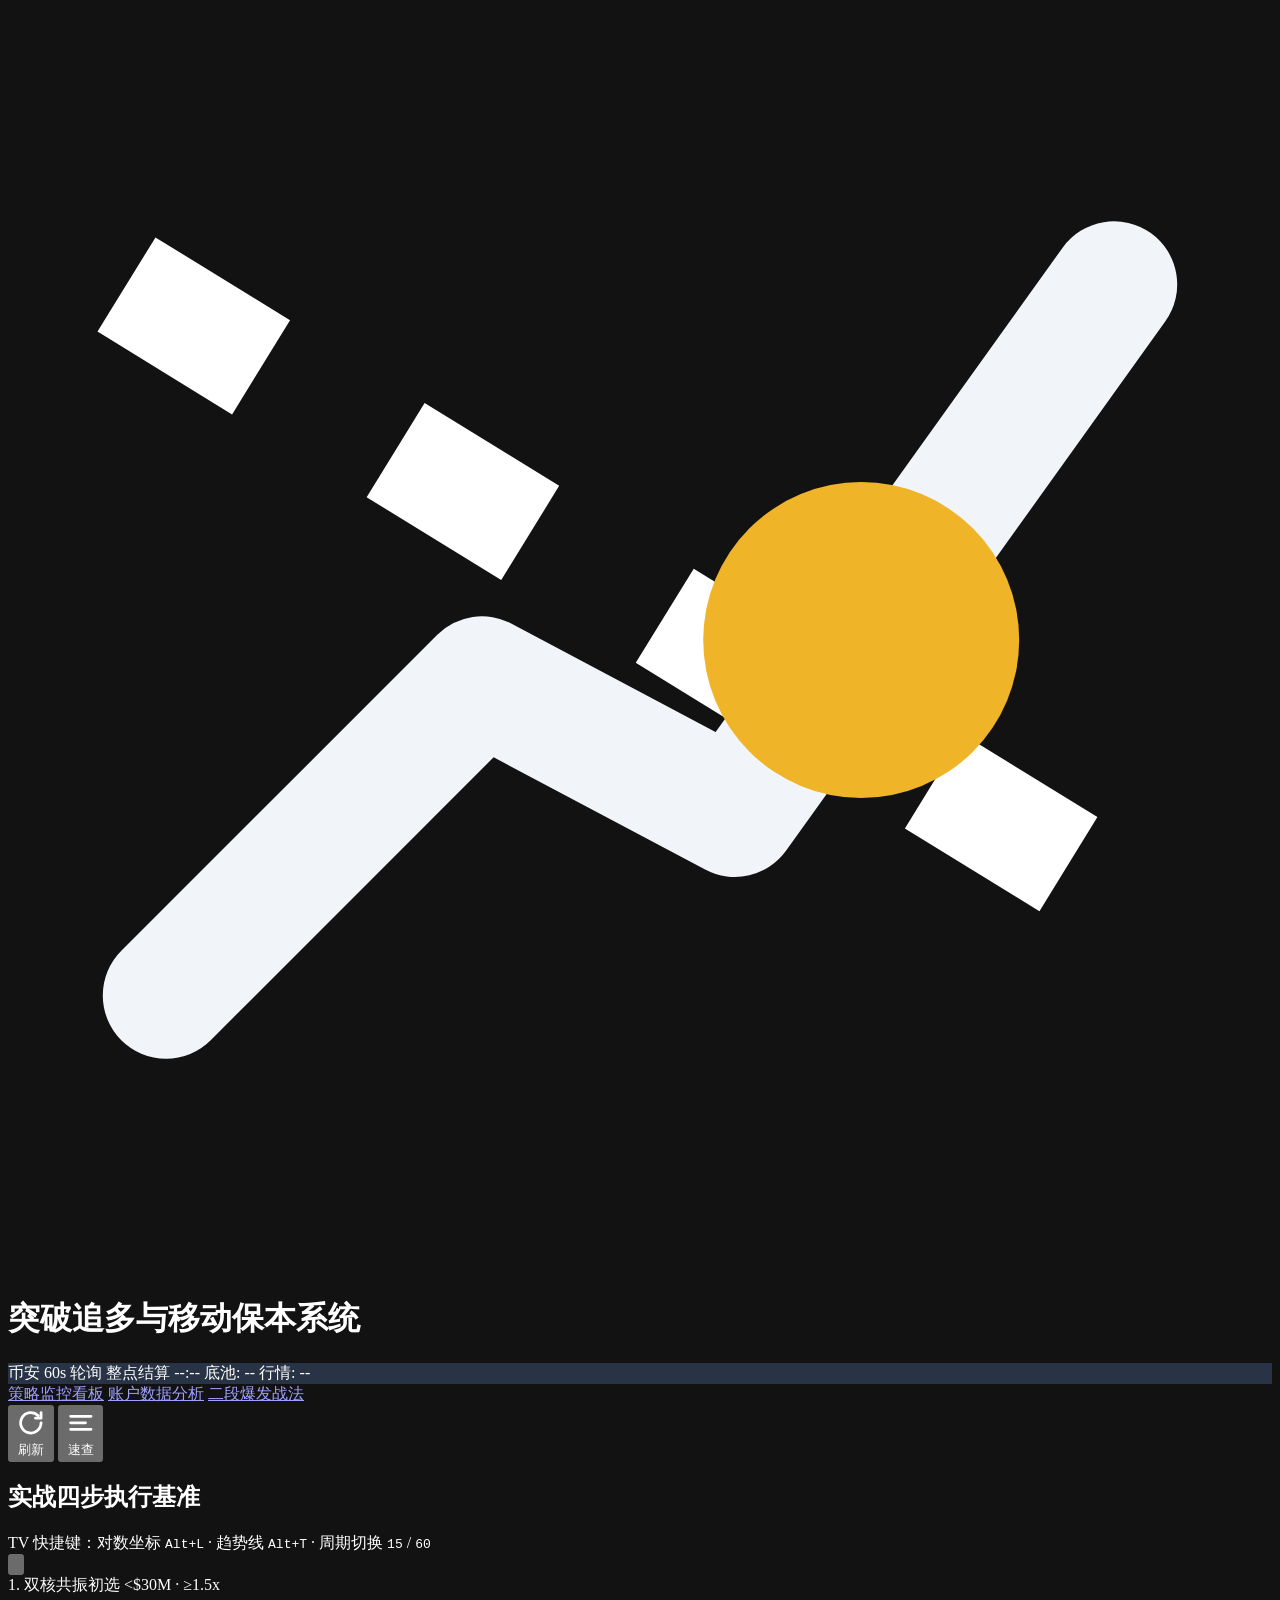
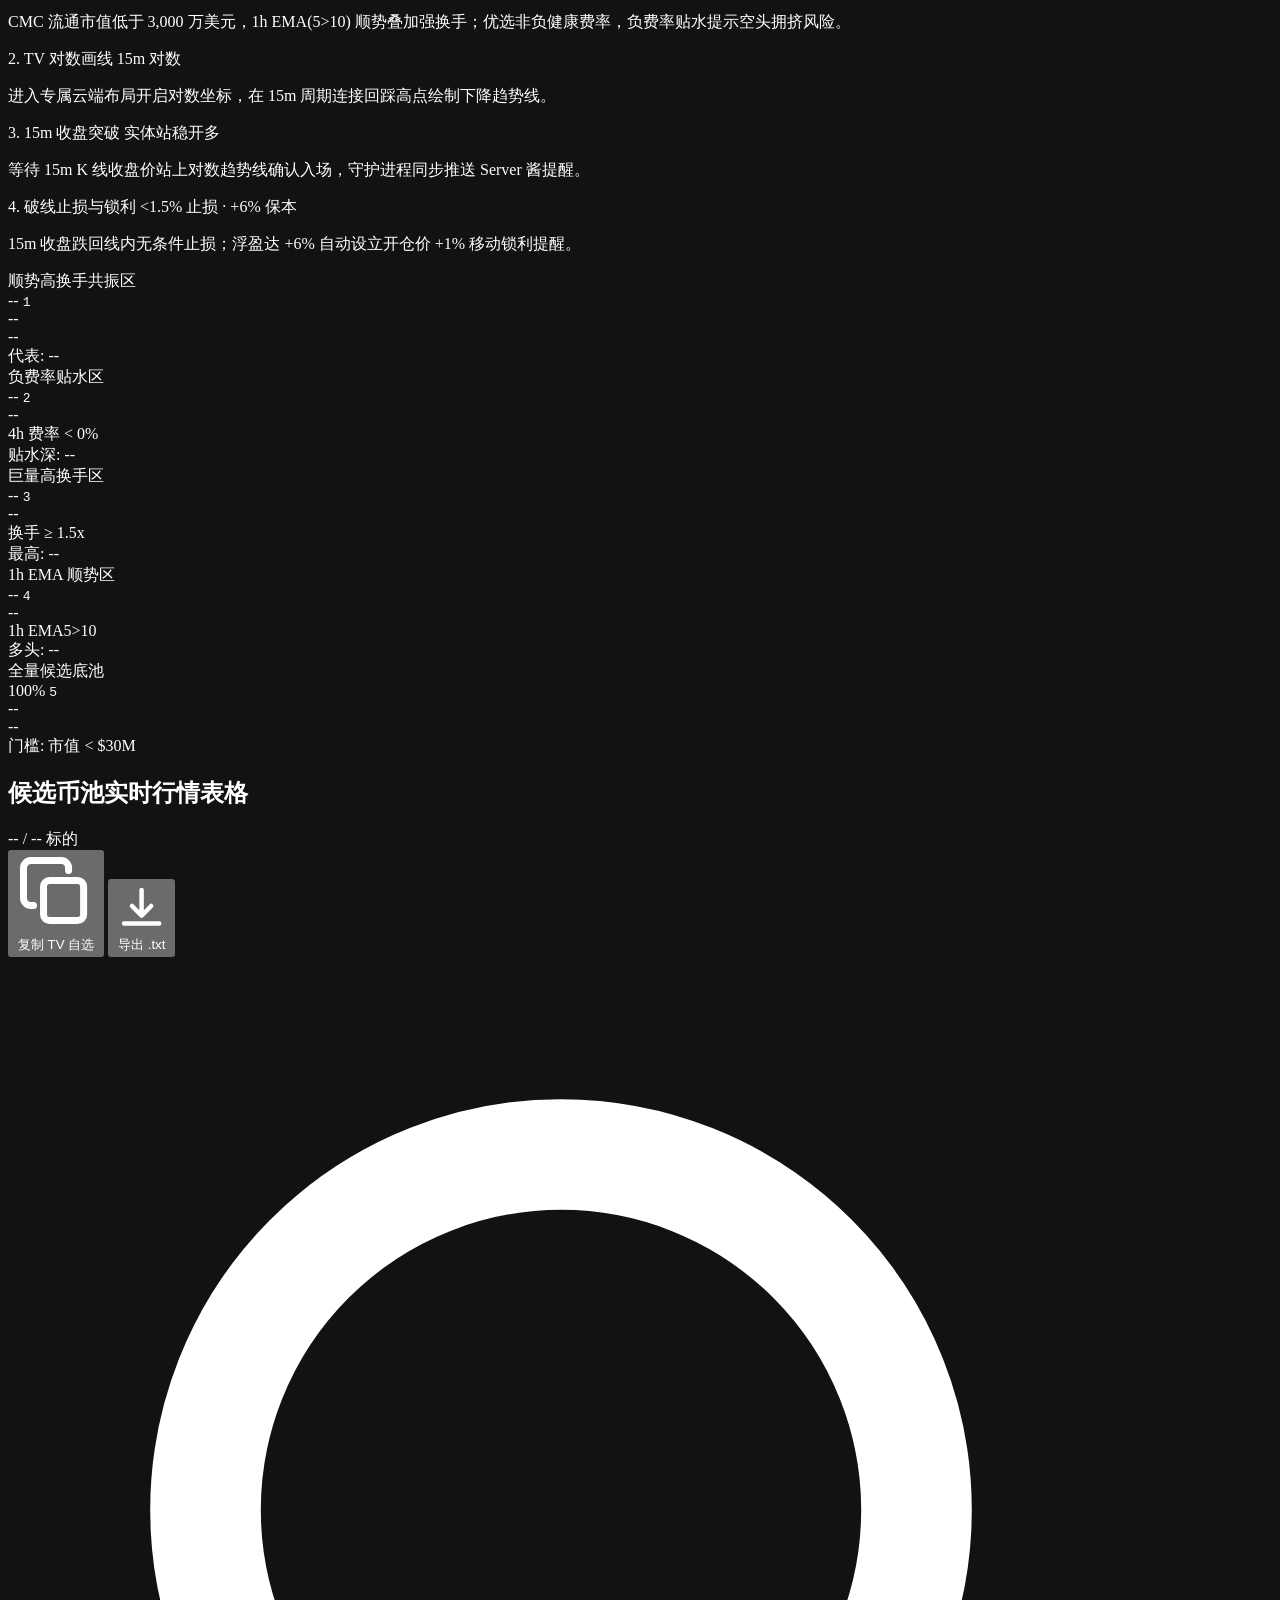
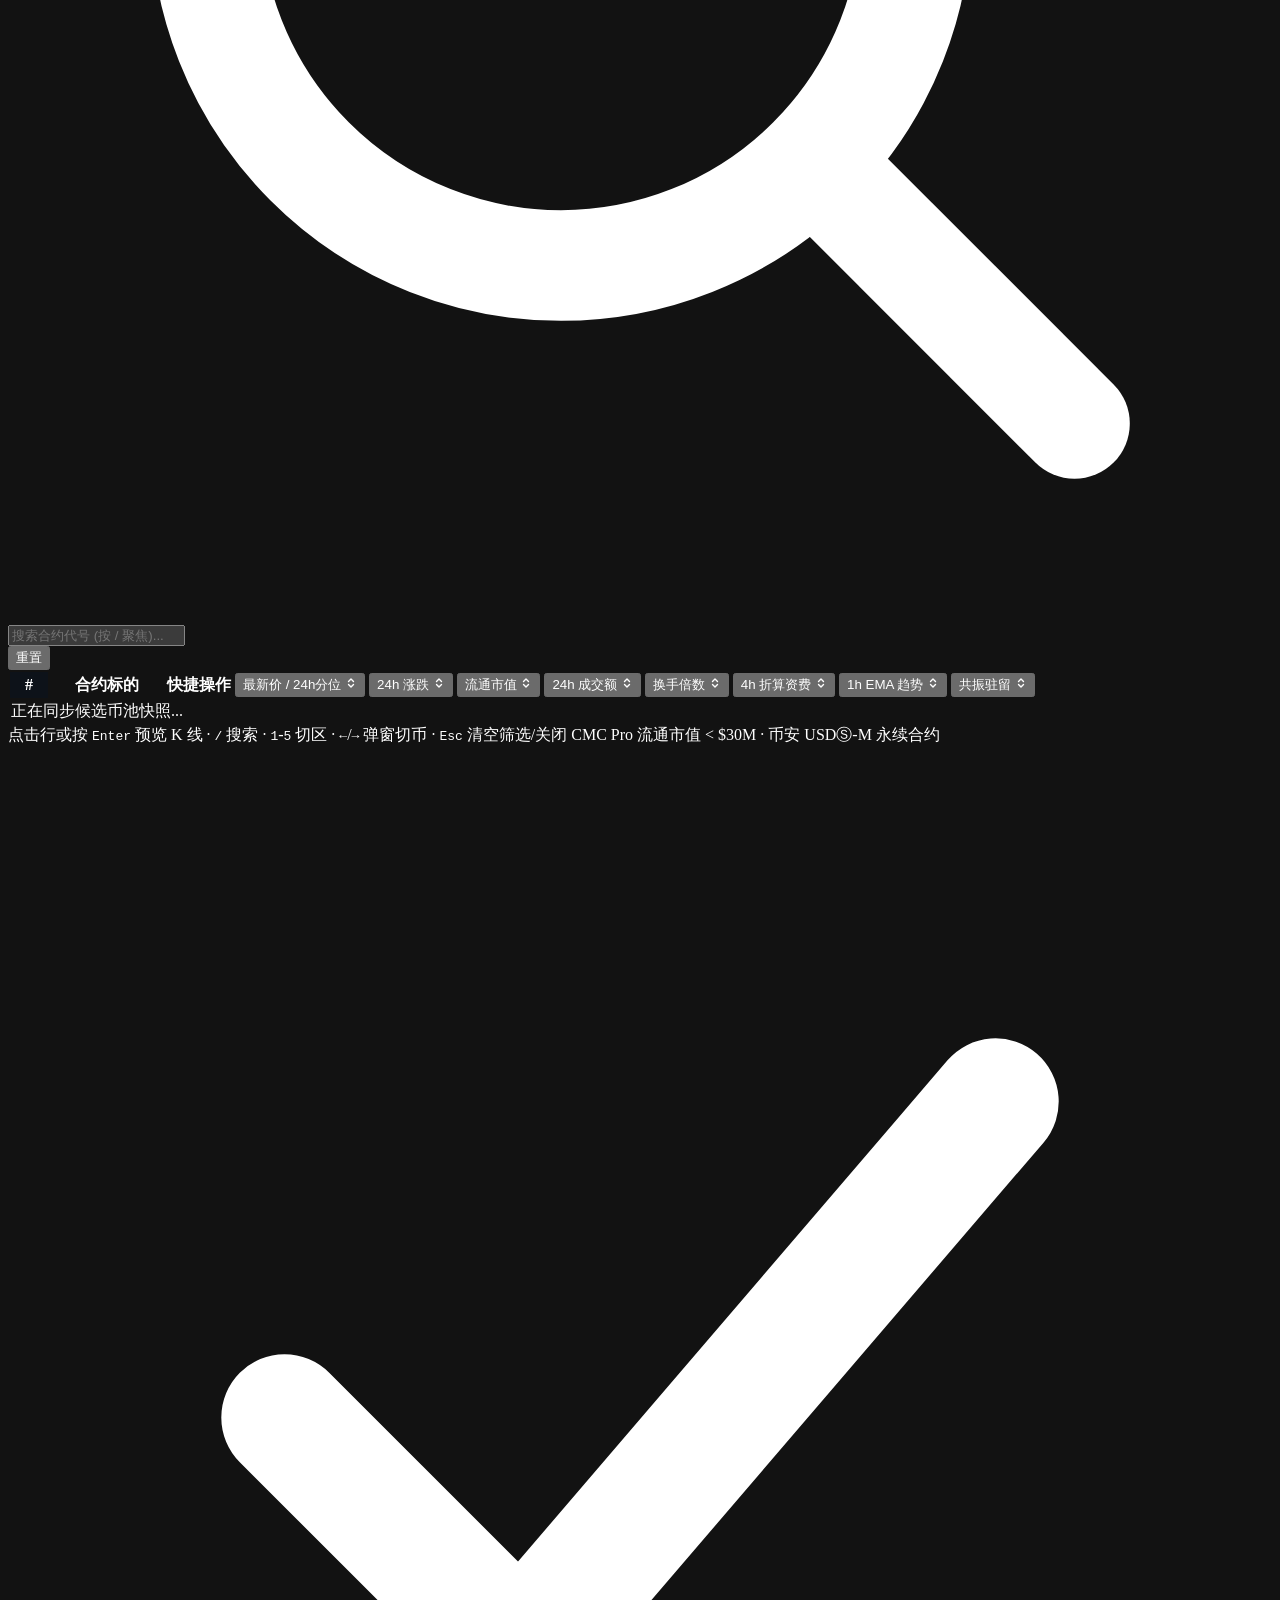
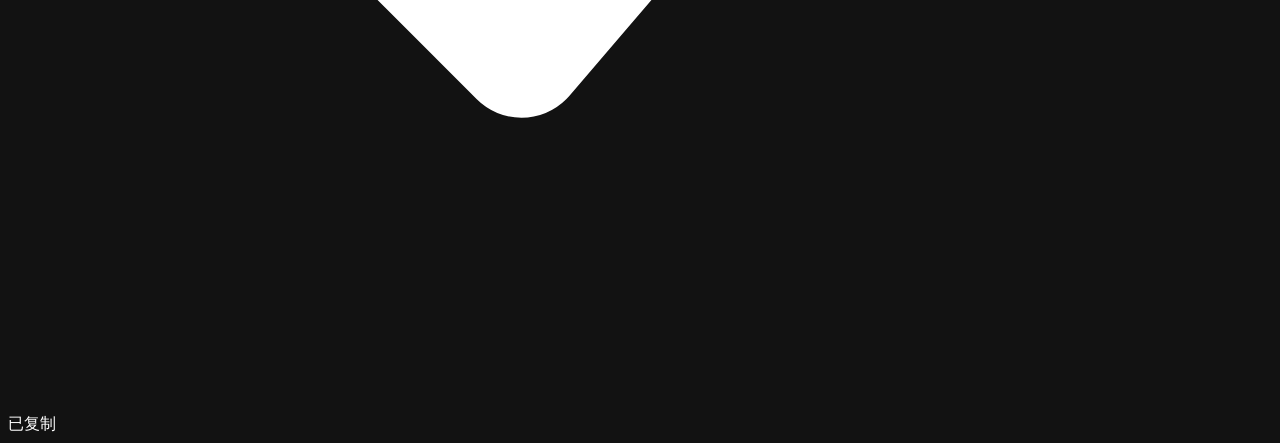
==== commit 427d356e: "fix(candidates): implement P2 a11y, lifecycle, formatting, and DESIGN.md sync" ====
--- a/web/index.html
+++ b/web/index.html
@@ -4,7 +4,9 @@
   <meta charset="UTF-8">
   <meta name="viewport" content="width=device-width, initial-scale=1.0, viewport-fit=cover">
   <meta name="color-scheme" content="dark">
-  <title>突破追多与移动保本系统 — 策略监控</title>
+  <title>突破追多与移动保本系统 — 策略监控看板</title>
+  <link rel="icon" href="data:image/svg+xml,%3Csvg xmlns='http://www.w3.org/2000/svg' viewBox='0 0 16 16' fill='none'%3E%3Crect width='16' height='16' rx='3' fill='%230b0e13'/%3E%3Cpath d='M1.5 3.5L14.5 11.5' stroke='%23f0b429' stroke-width='1.4' stroke-dasharray='2 2'/%3E%3Cpath d='M2 12.5L6 8.5L9.2 10.2L14 3.5' stroke='%23f1f5f9' stroke-width='1.6' stroke-linecap='round' stroke-linejoin='round'/%3E%3Ccircle cx='10.8' cy='8' r='2' fill='%23f0b429'/%3E%3C/svg%3E">
+  <link rel="preload" as="fetch" crossorigin="anonymous" href="api/config">
   <link rel="stylesheet" href="static/tailwind.css">
   <link rel="stylesheet" href="static/styles.css">
   <script src="static/common.js" defer></script>
@@ -27,16 +29,18 @@
 
         <div class="hidden xl:block h-4 w-px bg-[#222b38]" aria-hidden="true"></div>
 
-        <div class="inline-flex flex-wrap items-center border border-[#283446] rounded-[4px] divide-x divide-[#283446] overflow-hidden bg-[#0b0e13] text-[11px]">
-          <span id="sync-status-badge" class="px-2 py-0.5 font-sans font-medium bg-[#22c58b]/10 text-[#38d99f] inline-flex items-center gap-1.5" role="status" aria-live="polite">
-            <span class="w-1.5 h-1.5 rounded-full bg-[#22c58b]" aria-hidden="true"></span>
-            <span>币安 60s 轮询</span>
+        <div class="inline-flex flex-wrap items-stretch border border-[#283446] rounded-[4px] gap-px overflow-hidden text-[11px]" style="background-color: #283446;">
+          <span class="bg-[#0b0e13] inline-flex flex-1 sm:flex-none">
+            <span id="sync-status-badge" class="w-full px-2 py-0.5 font-sans font-medium bg-[#22c58b]/10 text-[#38d99f] inline-flex items-center gap-1.5" role="status" aria-live="polite">
+              <span class="w-1.5 h-1.5 rounded-full bg-[#22c58b]" aria-hidden="true"></span>
+              <span>币安 60s 轮询</span>
+            </span>
           </span>
-          <span class="px-2 py-0.5 font-sans tabular-nums text-[#f5c451] bg-[#10151d] inline-flex items-center gap-1.5" title="距离下个整点资费结算窗口倒计时">
+          <span class="px-2 py-0.5 font-sans tabular-nums text-[#f5c451] bg-[#10151d] inline-flex items-center gap-1.5 flex-1 sm:flex-none" title="距离下个整点资费结算窗口倒计时">
             <span class="text-[#9fb0c5]">整点结算</span>
             <span id="settle-countdown" class="font-mono font-semibold">--:--</span>
           </span>
-          <span id="pool-updated-time" class="px-2 py-0.5 font-sans tabular-nums text-[#9fb0c5] bg-[#10151d] inline-flex items-center" title="底池扫描快照更新时间">底池: --</span>
+          <span id="pool-updated-time" class="px-2 py-0.5 font-sans tabular-nums text-[#9fb0c5] bg-[#10151d] inline-flex items-center flex-1 sm:flex-none" title="底池扫描快照更新时间">底池: --</span>
           <span id="ticker-synced-time" class="hidden sm:inline-flex px-2 py-0.5 font-sans tabular-nums text-[#9fb0c5] bg-[#10151d] items-center" title="币安行情最后同步时间">行情: --</span>
         </div>
       </div>
@@ -76,7 +80,7 @@
             <h2 class="text-xs font-semibold text-[#f1f5f9]">实战四步执行基准</h2>
             <span class="text-[#9fb0c5] font-sans text-[11px]">TV 快捷键：对数坐标 <kbd class="px-1.5 py-0.5 bg-[#0b0e13] rounded-[3px] border border-[#283446] font-mono text-[#f1f5f9]">Alt+L</kbd> · 趋势线 <kbd class="px-1.5 py-0.5 bg-[#0b0e13] rounded-[3px] border border-[#283446] font-mono text-[#f1f5f9]">Alt+T</kbd> · 周期切换 <kbd class="px-1.5 py-0.5 bg-[#0b0e13] rounded-[3px] border border-[#283446] font-mono text-[#f1f5f9]">15</kbd> / <kbd class="px-1.5 py-0.5 bg-[#0b0e13] rounded-[3px] border border-[#283446] font-mono text-[#f1f5f9]">60</kbd></span>
           </div>
-          <button id="btn-close-drawer" type="button" class="w-8 h-8 sm:w-6 sm:h-6 rounded-[4px] text-[#9fb0c5] hover:text-[#f1f5f9] hover:bg-[#222b38] inline-flex items-center justify-center transition-colors" aria-label="关闭速查">
+          <button id="btn-close-drawer" type="button" class="w-8 h-8 rounded-[4px] text-[#9fb0c5] hover:text-[#f1f5f9] hover:bg-[#222b38] inline-flex items-center justify-center transition-colors" aria-label="关闭速查">
             <svg class="w-3.5 h-3.5" viewBox="0 0 16 16" fill="none" aria-hidden="true">
               <path d="M4 4L12 12M12 4L4 12" stroke="currentColor" stroke-width="1.5" stroke-linecap="round"/>
             </svg>
@@ -116,7 +120,7 @@
 
       <!-- Signature Swiss Zone Schedule Strip (Connected 1px Hairline Matrix) -->
       <section aria-label="交易机会区分区时刻表" class="ledger-grid grid grid-cols-2 lg:grid-cols-5 text-xs">
-        <div data-zone="resonance" role="button" tabindex="0" aria-pressed="true" class="kpi-card card-resonance active px-3 sm:px-3.5 pt-2.5 pb-2 flex flex-col justify-between gap-2">
+        <div data-zone="resonance" role="button" tabindex="0" aria-pressed="true" class="kpi-card card-resonance active px-3 sm:px-3.5 py-2 flex flex-col justify-between gap-2">
           <div class="flex items-center justify-between gap-1.5">
             <span class="kpi-zone-title text-xs truncate">顺势高换手共振区</span>
             <div class="flex items-center gap-1.5 shrink-0">
@@ -128,13 +132,13 @@
             <div class="text-xl sm:text-2xl font-bold font-mono text-[#f1f5f9] tabular-nums leading-none"><span id="kpi-resonance-count">--</span></div>
             <div id="kpi-resonance-sub" class="text-[11px] text-[#f5c451] font-sans tabular-nums truncate">--</div>
           </div>
-          <div id="kpi-resonance-sample" class="text-[11px] text-[#9fb0c5] font-sans tabular-nums truncate border-t border-[#1c2532] pt-1.5">代表: --</div>
+          <div id="kpi-resonance-sample" class="hidden sm:block text-[11px] text-[#9fb0c5] font-sans tabular-nums truncate border-t border-[#1c2532] pt-1.5">代表: --</div>
           <div class="zone-progress-track" aria-hidden="true">
             <div id="kpi-resonance-bar" class="zone-progress-fill" style="width: 0%"></div>
           </div>
         </div>
 
-        <div data-zone="neg_fr" role="button" tabindex="0" aria-pressed="false" class="kpi-card card-neg-fr px-3 sm:px-3.5 pt-2.5 pb-2 flex flex-col justify-between gap-2">
+        <div data-zone="neg_fr" role="button" tabindex="0" aria-pressed="false" class="kpi-card card-neg-fr px-3 sm:px-3.5 py-2 flex flex-col justify-between gap-2">
           <div class="flex items-center justify-between gap-1.5">
             <span class="kpi-zone-title text-xs truncate">负费率贴水区</span>
             <div class="flex items-center gap-1.5 shrink-0">
@@ -144,14 +148,15 @@
           </div>
           <div class="flex items-baseline justify-between gap-2">
             <div class="text-xl sm:text-2xl font-bold font-mono text-[#f1f5f9] tabular-nums leading-none"><span id="kpi-neg-fr-count">--</span></div>
-          </div>
-          <div id="kpi-neg-fr-sample" class="text-[11px] text-[#9fb0c5] font-sans tabular-nums truncate border-t border-[#1c2532] pt-1.5">贴水深: --</div>
+            <div class="text-[11px] text-[#f8717e] font-sans tabular-nums truncate">4h 费率 &lt; 0%</div>
+          </div>
+          <div id="kpi-neg-fr-sample" class="hidden sm:block text-[11px] text-[#9fb0c5] font-sans tabular-nums truncate border-t border-[#1c2532] pt-1.5">贴水深: --</div>
           <div class="zone-progress-track" aria-hidden="true">
             <div id="kpi-neg-fr-bar" class="zone-progress-fill" style="width: 0%; background-color: #f25565"></div>
           </div>
         </div>
 
-        <div data-zone="high_tr" role="button" tabindex="0" aria-pressed="false" class="kpi-card card-high-tr px-3 sm:px-3.5 pt-2.5 pb-2 flex flex-col justify-between gap-2">
+        <div data-zone="high_tr" role="button" tabindex="0" aria-pressed="false" class="kpi-card card-high-tr px-3 sm:px-3.5 py-2 flex flex-col justify-between gap-2">
           <div class="flex items-center justify-between gap-1.5">
             <span class="kpi-zone-title text-xs truncate">巨量高换手区</span>
             <div class="flex items-center gap-1.5 shrink-0">
@@ -161,14 +166,15 @@
           </div>
           <div class="flex items-baseline justify-between gap-2">
             <div class="text-xl sm:text-2xl font-bold font-mono text-[#f1f5f9] tabular-nums leading-none"><span id="kpi-high-tr-count">--</span></div>
-          </div>
-          <div id="kpi-high-tr-sample" class="text-[11px] text-[#9fb0c5] font-sans tabular-nums truncate border-t border-[#1c2532] pt-1.5">最高: --</div>
+            <div id="kpi-high-tr-sub" class="text-[11px] text-[#8ab8ff] font-sans tabular-nums truncate">换手 ≥ 1.5x</div>
+          </div>
+          <div id="kpi-high-tr-sample" class="hidden sm:block text-[11px] text-[#9fb0c5] font-sans tabular-nums truncate border-t border-[#1c2532] pt-1.5">最高: --</div>
           <div class="zone-progress-track" aria-hidden="true">
             <div id="kpi-high-tr-bar" class="zone-progress-fill" style="width: 0%; background-color: #60a5fa"></div>
           </div>
         </div>
 
-        <div data-zone="ema_bull" role="button" tabindex="0" aria-pressed="false" class="kpi-card card-ema-bull px-3 sm:px-3.5 pt-2.5 pb-2 flex flex-col justify-between gap-2">
+        <div data-zone="ema_bull" role="button" tabindex="0" aria-pressed="false" class="kpi-card card-ema-bull px-3 sm:px-3.5 py-2 flex flex-col justify-between gap-2">
           <div class="flex items-center justify-between gap-1.5">
             <span class="kpi-zone-title text-xs truncate">1h EMA 顺势区</span>
             <div class="flex items-center gap-1.5 shrink-0">
@@ -178,14 +184,15 @@
           </div>
           <div class="flex items-baseline justify-between gap-2">
             <div class="text-xl sm:text-2xl font-bold font-mono text-[#f1f5f9] tabular-nums leading-none"><span id="kpi-ema-bull-count">--</span></div>
-          </div>
-          <div id="kpi-ema-bull-sample" class="text-[11px] text-[#9fb0c5] font-sans tabular-nums truncate border-t border-[#1c2532] pt-1.5">多头: --</div>
+            <div class="text-[11px] text-[#38d99f] font-mono tabular-nums truncate">1h EMA5&gt;10</div>
+          </div>
+          <div id="kpi-ema-bull-sample" class="hidden sm:block text-[11px] text-[#9fb0c5] font-sans tabular-nums truncate border-t border-[#1c2532] pt-1.5">多头: --</div>
           <div class="zone-progress-track" aria-hidden="true">
             <div id="kpi-ema-bull-bar" class="zone-progress-fill" style="width: 0%; background-color: #22c58b"></div>
           </div>
         </div>
 
-        <div data-zone="all" role="button" tabindex="0" aria-pressed="false" class="kpi-card card-all px-3 sm:px-3.5 pt-2.5 pb-2 flex flex-col justify-between gap-2 col-span-2 lg:col-span-1">
+        <div data-zone="all" role="button" tabindex="0" aria-pressed="false" class="kpi-card card-all px-3 sm:px-3.5 py-2 flex flex-col justify-between gap-2 col-span-2 lg:col-span-1">
           <div class="flex items-center justify-between gap-1.5">
             <span class="kpi-zone-title text-xs truncate">全量候选底池</span>
             <div class="flex items-center gap-1.5 shrink-0">
@@ -197,6 +204,7 @@
             <div class="text-xl sm:text-2xl font-bold font-mono text-[#f1f5f9] tabular-nums leading-none"><span id="kpi-all-count">--</span></div>
             <div id="kpi-all-sub" class="text-[11px] text-[#8ab8ff] font-sans tabular-nums truncate">--</div>
           </div>
+          <div id="kpi-all-sample" class="hidden sm:block text-[11px] text-[#9fb0c5] font-sans tabular-nums truncate border-t border-[#1c2532] pt-1.5">门槛: 市值 &lt; $30M</div>
           <div class="zone-progress-track" aria-hidden="true">
             <div id="kpi-all-bar" class="zone-progress-fill" style="width: 0%; background-color: #3b82f6"></div>
           </div>
@@ -221,13 +229,13 @@
                   <rect x="5.5" y="5.5" width="8" height="8" rx="1.2" stroke="currentColor" stroke-width="1.4"/>
                   <path d="M3.5 10.5H3A1.5 1.5 0 0 1 1.5 9V3A1.5 1.5 0 0 1 3 1.5H9A1.5 1.5 0 0 1 10.5 3V3.5" stroke="currentColor" stroke-width="1.4" stroke-linecap="round"/>
                 </svg>
-                <span>复制 TV 自选</span>
+                <span id="btn-batch-copy-tv-label">复制 TV 自选</span>
               </button>
               <button id="btn-batch-export-tv" type="button" class="px-2.5 py-1 text-xs font-medium rounded-[4px] bg-[#151c27] hover:bg-[#1d2736] text-[#9fb0c5] hover:text-[#f1f5f9] border border-[#283446] hover:border-[#3b4d66] inline-flex items-center gap-1 transition-colors" title="导出 .txt 文件以导入 TradingView 自选列表">
                 <svg class="w-3.5 h-3.5" viewBox="0 0 16 16" fill="none" aria-hidden="true">
                   <path d="M8 2.5V10.5M8 10.5L5 7.5M8 10.5L11 7.5M2.5 13H13.5" stroke="currentColor" stroke-width="1.4" stroke-linecap="round" stroke-linejoin="round"/>
                 </svg>
-                <span>导出 .txt</span>
+                <span id="btn-batch-export-tv-label">导出 .txt</span>
               </button>
             </div>
           </div>
@@ -288,13 +296,13 @@
                     <span class="sort-icon" aria-hidden="true"><svg viewBox="0 0 12 12" width="12" height="12" fill="none"><path class="arrow-up" d="M3.5 4.5L6 2L8.5 4.5" stroke="currentColor" stroke-width="1.4" stroke-linecap="round" stroke-linejoin="round"/><path class="arrow-down" d="M3.5 7.5L6 10L8.5 7.5" stroke="currentColor" stroke-width="1.4" stroke-linecap="round" stroke-linejoin="round"/></svg></span>
                   </button>
                 </th>
-                <th scope="col" class="sortable min-w-[88px]" data-sort="ema" data-type="number">
+                <th scope="col" class="sortable num-col min-w-[88px] text-right" data-sort="ema" data-type="number">
                   <button type="button" class="sort-btn" commandfor="candidates-table" command="--sort">
                     <span>1h EMA 趋势</span>
                     <span class="sort-icon" aria-hidden="true"><svg viewBox="0 0 12 12" width="12" height="12" fill="none"><path class="arrow-up" d="M3.5 4.5L6 2L8.5 4.5" stroke="currentColor" stroke-width="1.4" stroke-linecap="round" stroke-linejoin="round"/><path class="arrow-down" d="M3.5 7.5L6 10L8.5 7.5" stroke="currentColor" stroke-width="1.4" stroke-linecap="round" stroke-linejoin="round"/></svg></span>
                   </button>
                 </th>
-                <th scope="col" class="sortable min-w-[110px] border-l border-[#1c2532]" data-sort="duration" data-type="number">
+                <th scope="col" class="sortable num-col min-w-[110px] text-right border-l border-[#1c2532]" data-sort="duration" data-type="number">
                   <button type="button" class="sort-btn" commandfor="candidates-table" command="--sort">
                     <span>共振驻留</span>
                     <span class="sort-icon" aria-hidden="true"><svg viewBox="0 0 12 12" width="12" height="12" fill="none"><path class="arrow-up" d="M3.5 4.5L6 2L8.5 4.5" stroke="currentColor" stroke-width="1.4" stroke-linecap="round" stroke-linejoin="round"/><path class="arrow-down" d="M3.5 7.5L6 10L8.5 7.5" stroke="currentColor" stroke-width="1.4" stroke-linecap="round" stroke-linejoin="round"/></svg></span>
@@ -311,7 +319,7 @@
         </div>
 
         <footer class="flex flex-col sm:flex-row items-center justify-between text-[11px] text-[#7f91a8] px-3.5 py-2 bg-[#0e131b] border-t border-[#222b38] gap-1.5">
-          <span>点击行或按 Enter 预览 K 线 · <kbd class="px-1.5 py-0.5 bg-[#151c27] rounded-[3px] border border-[#283446] font-mono text-[#9fb0c5]">Esc</kbd> 清空筛选 · <kbd class="px-1.5 py-0.5 bg-[#151c27] rounded-[3px] border border-[#283446] font-mono text-[#9fb0c5]">/</kbd> 搜索 · <kbd class="px-1.5 py-0.5 bg-[#151c27] rounded-[3px] border border-[#283446] font-mono text-[#9fb0c5]">1</kbd>-<kbd class="px-1.5 py-0.5 bg-[#151c27] rounded-[3px] border border-[#283446] font-mono text-[#9fb0c5]">5</kbd> 切区</span>
+          <span>点击行或按 <kbd class="px-1.5 py-0.5 bg-[#151c27] rounded-[3px] border border-[#283446] font-mono text-[#9fb0c5]">Enter</kbd> 预览 K 线 · <kbd class="px-1.5 py-0.5 bg-[#151c27] rounded-[3px] border border-[#283446] font-mono text-[#9fb0c5]">/</kbd> 搜索 · <kbd class="px-1.5 py-0.5 bg-[#151c27] rounded-[3px] border border-[#283446] font-mono text-[#9fb0c5]">1</kbd>-<kbd class="px-1.5 py-0.5 bg-[#151c27] rounded-[3px] border border-[#283446] font-mono text-[#9fb0c5]">5</kbd> 切区 · <kbd class="px-1.5 py-0.5 bg-[#151c27] rounded-[3px] border border-[#283446] font-mono text-[#9fb0c5]">←</kbd>/<kbd class="px-1.5 py-0.5 bg-[#151c27] rounded-[3px] border border-[#283446] font-mono text-[#9fb0c5]">→</kbd> 弹窗切币 · <kbd class="px-1.5 py-0.5 bg-[#151c27] rounded-[3px] border border-[#283446] font-mono text-[#9fb0c5]">Esc</kbd> 清空筛选/关闭</span>
           <span class="font-sans">CMC Pro 流通市值 <span class="font-mono tabular-nums">&lt; $30M</span> · 币安 USDⓈ-M 永续合约</span>
         </footer>
       </section>
@@ -320,14 +328,14 @@
 
   <!-- Native Top-Layer Interactive 15m/1h Candlestick & TV Chart Dialog -->
   <dialog id="chart-modal" tabindex="-1" closedby="any" aria-labelledby="modal-chart-title" class="chart-modal-dialog bg-[#10151d] border border-[#324055] rounded-[6px] w-[calc(100vw-1rem)] max-w-5xl h-[85vh] max-h-[740px] flex-col overflow-hidden">
-    <div id="modal-header-toolbar" class="px-2.5 sm:px-3 py-1.5 sm:py-2 bg-[#0d1219] border-b border-[#222b38] flex flex-wrap items-center justify-between gap-1 sm:gap-1.5 shrink-0">
+    <div id="modal-header-toolbar" class="px-2.5 sm:px-3 py-1.5 bg-[#0d1219] border-b border-[#222b38] flex flex-wrap items-center justify-between gap-1 sm:gap-2 shrink-0">
       <div class="flex items-center gap-1 sm:gap-2 flex-wrap">
         <span id="modal-nav-group" hidden class="inline-flex items-center divide-x divide-[#283446] border border-[#283446] rounded-[4px] overflow-hidden bg-[#0b0e13]">
-          <button type="button" id="modal-prev-btn" class="w-8 h-8 sm:w-6 sm:h-6 hover:bg-[#192231] text-[#9fb0c5] hover:text-[#f1f5f9] inline-flex items-center justify-center transition-colors" title="上一个标的 (←)" aria-label="上一个标的">
+          <button type="button" id="modal-prev-btn" class="w-8 h-8 hover:bg-[#192231] text-[#9fb0c5] hover:text-[#f1f5f9] inline-flex items-center justify-center transition-colors" title="上一个标的 (←)" aria-label="上一个标的">
             <svg class="w-3 h-3" viewBox="0 0 12 12" fill="none" aria-hidden="true"><path d="M7.5 2.5L4 6L7.5 9.5" stroke="currentColor" stroke-width="1.5" stroke-linecap="round" stroke-linejoin="round"/></svg>
           </button>
           <span id="modal-nav-pos" class="px-1.5 text-[10px] font-mono tabular-nums text-[#7f91a8]">--</span>
-          <button type="button" id="modal-next-btn" class="w-8 h-8 sm:w-6 sm:h-6 hover:bg-[#192231] text-[#9fb0c5] hover:text-[#f1f5f9] inline-flex items-center justify-center transition-colors" title="下一个标的 (→)" aria-label="下一个标的">
+          <button type="button" id="modal-next-btn" class="w-8 h-8 hover:bg-[#192231] text-[#9fb0c5] hover:text-[#f1f5f9] inline-flex items-center justify-center transition-colors" title="下一个标的 (→)" aria-label="下一个标的">
             <svg class="w-3 h-3" viewBox="0 0 12 12" fill="none" aria-hidden="true"><path d="M4.5 2.5L8 6L4.5 9.5" stroke="currentColor" stroke-width="1.5" stroke-linecap="round" stroke-linejoin="round"/></svg>
           </button>
         </span>
@@ -335,20 +343,20 @@
         <span id="modal-chart-price" class="font-mono tabular-nums text-[#38d99f] font-bold text-xs sm:text-[13px]">--</span>
 
         <span role="group" aria-label="K线时间周期" class="inline-flex items-center divide-x divide-[#283446] border border-[#283446] rounded-[4px] overflow-hidden bg-[#0b0e13] text-[11px] font-mono">
-          <button type="button" aria-pressed="true" class="modal-interval-btn px-1 sm:px-1.5 py-0.5 bg-[#192231] text-[#f1f5f9] font-semibold" data-interval="15m">15m</button>
-          <button type="button" aria-pressed="false" class="modal-interval-btn px-1 sm:px-1.5 py-0.5 hover:bg-[#151c27] text-[#9fb0c5]" data-interval="1h">1h</button>
-          <button type="button" aria-pressed="false" class="modal-interval-btn px-1 sm:px-1.5 py-0.5 hover:bg-[#151c27] text-[#9fb0c5]" data-interval="4h">4h</button>
-          <button type="button" aria-pressed="false" class="modal-interval-btn px-1 sm:px-1.5 py-0.5 hover:bg-[#151c27] text-[#9fb0c5]" data-interval="1d">1D</button>
+          <button type="button" aria-pressed="true" class="modal-interval-btn px-1.5 py-0.5 bg-[#192231] text-[#f1f5f9] font-semibold" data-interval="15m">15m</button>
+          <button type="button" aria-pressed="false" class="modal-interval-btn px-1.5 py-0.5 hover:bg-[#151c27] text-[#9fb0c5]" data-interval="1h">1h</button>
+          <button type="button" aria-pressed="false" class="modal-interval-btn px-1.5 py-0.5 hover:bg-[#151c27] text-[#9fb0c5]" data-interval="4h">4h</button>
+          <button type="button" aria-pressed="false" class="modal-interval-btn px-1.5 py-0.5 hover:bg-[#151c27] text-[#9fb0c5]" data-interval="1d">1D</button>
         </span>
 
         <span id="modal-bars-group" role="group" aria-label="显示K线根数" class="inline-flex items-center divide-x divide-[#283446] border border-[#283446] rounded-[4px] overflow-hidden bg-[#0b0e13] text-[11px] font-sans tabular-nums" title="显示 K 线根数">
-          <button type="button" aria-pressed="false" class="modal-bars-btn px-1 sm:px-1.5 py-0.5 hover:bg-[#151c27] text-[#9fb0c5]" data-bars="60">60根</button>
-          <button type="button" aria-pressed="true" class="modal-bars-btn px-1 sm:px-1.5 py-0.5 bg-[#192231] text-[#f1f5f9] font-semibold" data-bars="120">120根</button>
-          <button type="button" aria-pressed="false" class="modal-bars-btn px-1 sm:px-1.5 py-0.5 hover:bg-[#151c27] text-[#9fb0c5]" data-bars="168">168根</button>
+          <button type="button" aria-pressed="false" class="modal-bars-btn px-1.5 py-0.5 hover:bg-[#151c27] text-[#9fb0c5]" data-bars="60">60根</button>
+          <button type="button" aria-pressed="true" class="modal-bars-btn px-1.5 py-0.5 bg-[#192231] text-[#f1f5f9] font-semibold" data-bars="120">120根</button>
+          <button type="button" aria-pressed="false" class="modal-bars-btn px-1.5 py-0.5 hover:bg-[#151c27] text-[#9fb0c5]" data-bars="168">168根</button>
         </span>
       </div>
 
-      <div class="flex items-center gap-1 sm:gap-1.5 ml-auto">
+      <div class="flex items-center gap-1 sm:gap-2 ml-auto">
         <span role="group" aria-label="图表引擎切换" class="inline-flex items-center divide-x divide-[#283446] border border-[#283446] rounded-[4px] overflow-hidden bg-[#0b0e13] text-[11px] font-sans">
           <button type="button" id="btn-chart-engine-native" aria-pressed="true" class="px-1.5 py-0.5 bg-[#192231] text-[#f1f5f9] font-semibold">极速K线</button>
           <button type="button" id="btn-chart-engine-tv" aria-pressed="false" class="px-1.5 py-0.5 hover:bg-[#151c27] text-[#9fb0c5]">TV内嵌</button>
@@ -361,7 +369,7 @@
           </svg>
         </a>
 
-        <button id="modal-close-btn" type="button" class="w-8 h-8 sm:w-6 sm:h-6 rounded-[4px] bg-[#151c27] hover:bg-[#222b38] text-[#9fb0c5] hover:text-[#f1f5f9] border border-[#283446] inline-flex items-center justify-center transition-colors" title="关闭 (Esc)" aria-label="关闭弹窗">
+        <button id="modal-close-btn" type="button" class="w-8 h-8 rounded-[4px] bg-[#151c27] hover:bg-[#222b38] text-[#9fb0c5] hover:text-[#f1f5f9] border border-[#283446] inline-flex items-center justify-center transition-colors" title="关闭 (Esc)" aria-label="关闭弹窗">
           <svg class="w-3.5 h-3.5" viewBox="0 0 16 16" fill="none" aria-hidden="true">
             <path d="M4 4L12 12M12 4L4 12" stroke="currentColor" stroke-width="1.5" stroke-linecap="round"/>
           </svg>
@@ -383,7 +391,7 @@
       </div>
       <div id="modal-tv-view" class="w-full h-full hidden relative bg-[#0b0e13]">
         <iframe id="modal-tv-iframe" class="w-full h-full border-0" title="TradingView 实时图表" referrerpolicy="no-referrer" allowfullscreen></iframe>
-        <div id="modal-tv-loading" class="hidden absolute inset-0 bg-[#0b0e13]/85 flex flex-col items-center justify-center gap-2 text-[#9fb0c5] text-xs font-sans font-medium z-20">
+        <div id="modal-tv-loading" class="hidden absolute inset-0 bg-[#0b0e13]/80 flex flex-col items-center justify-center gap-2 text-[#9fb0c5] text-xs font-sans font-medium z-20">
           <span>正在加载 TradingView 图表...</span>
         </div>
         <div id="modal-tv-fallback" class="hidden absolute inset-0 bg-[#0b0e13]/90 flex flex-col items-center justify-center gap-3 text-xs font-sans z-30 px-4 text-center">
@@ -403,7 +411,7 @@
   </dialog>
 
   <!-- Floating Toast Notification -->
-  <div id="toast" role="status" aria-live="polite" class="fixed bottom-5 right-5 z-50 hidden px-3.5 py-2 rounded-[5px] bg-[#151c27] border border-[#324055] text-[#f1f5f9] text-xs shadow-xl flex items-center gap-2">
+  <div id="toast" role="status" aria-live="polite" class="fixed bottom-5 right-5 z-50 hidden max-w-[calc(100vw-2.5rem)] px-3.5 py-2 rounded-[5px] bg-[#151c27] border border-[#324055] text-[#f1f5f9] text-xs shadow-xl flex items-center gap-2">
     <svg class="w-3.5 h-3.5 text-[#38d99f] shrink-0" viewBox="0 0 16 16" fill="none" aria-hidden="true">
       <path d="M3.5 8.5L6.5 11.5L12.5 4.5" stroke="currentColor" stroke-width="1.6" stroke-linecap="round" stroke-linejoin="round"/>
     </svg>
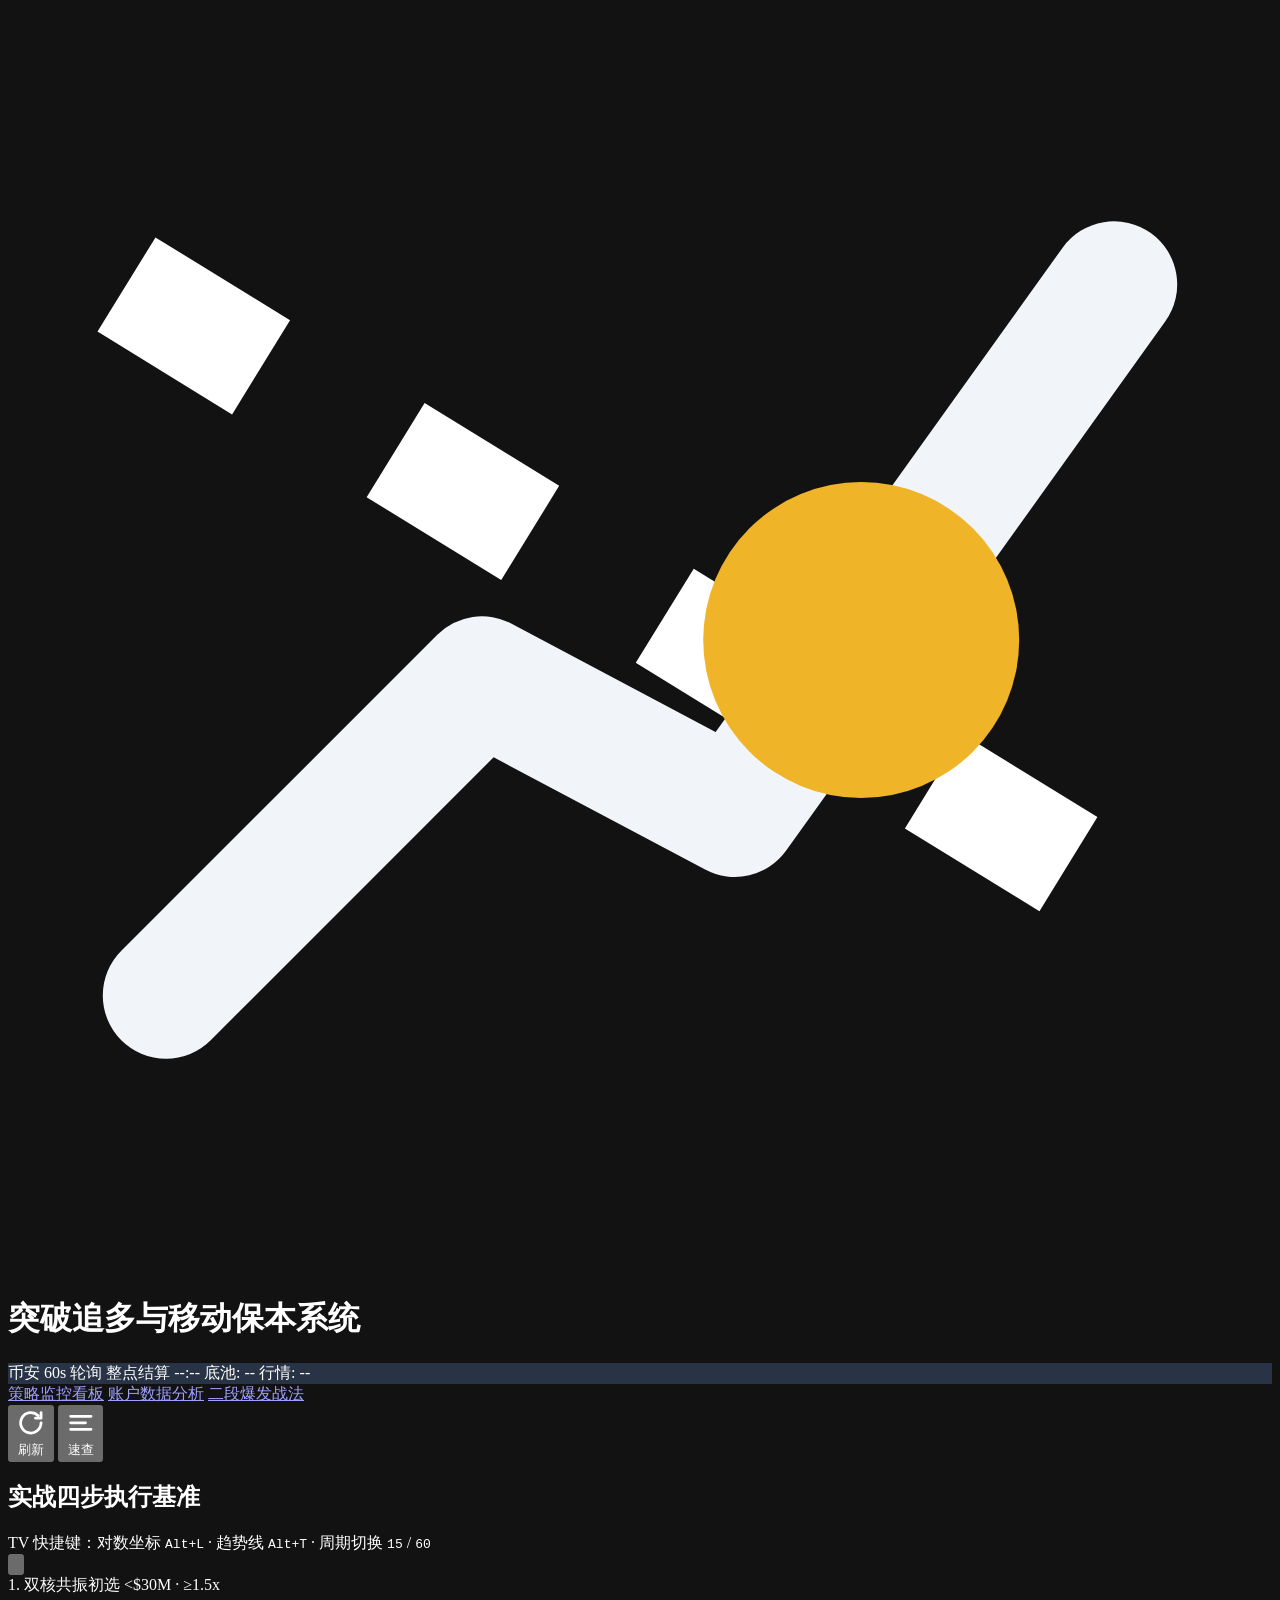
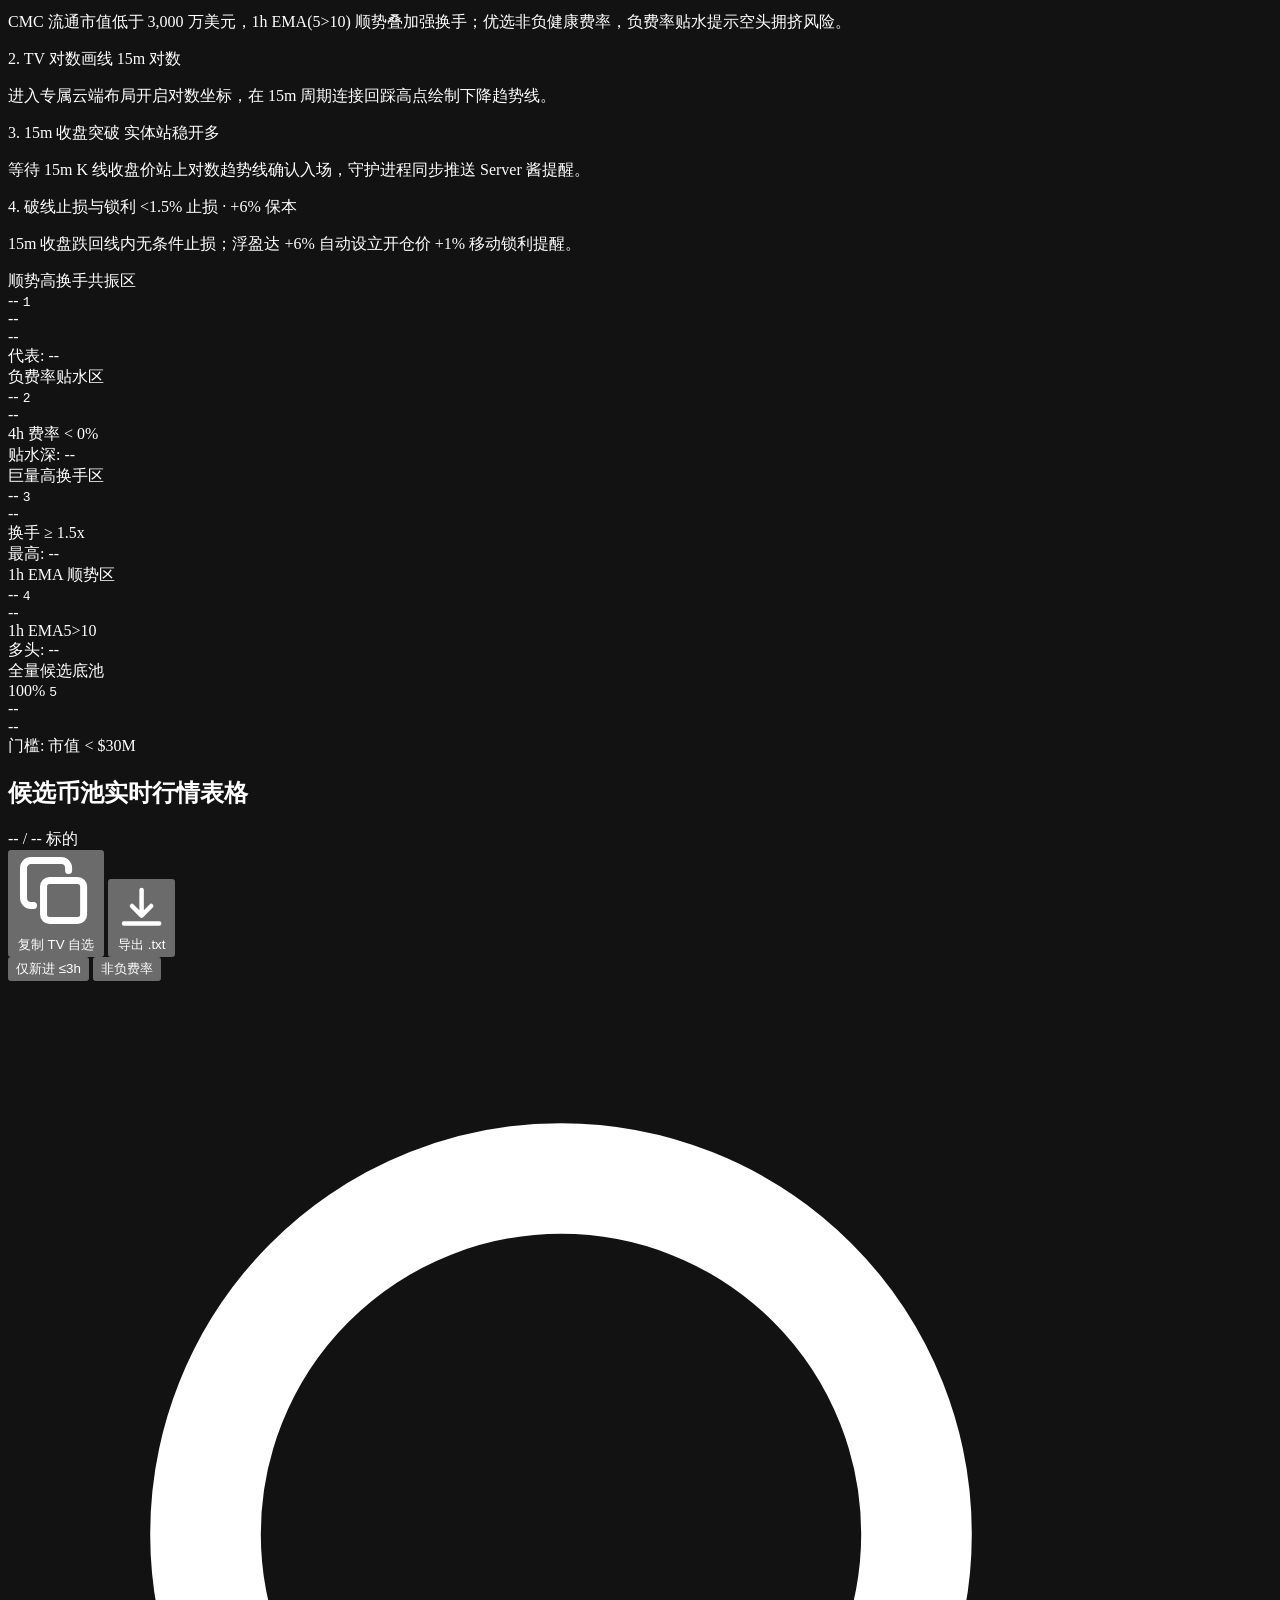
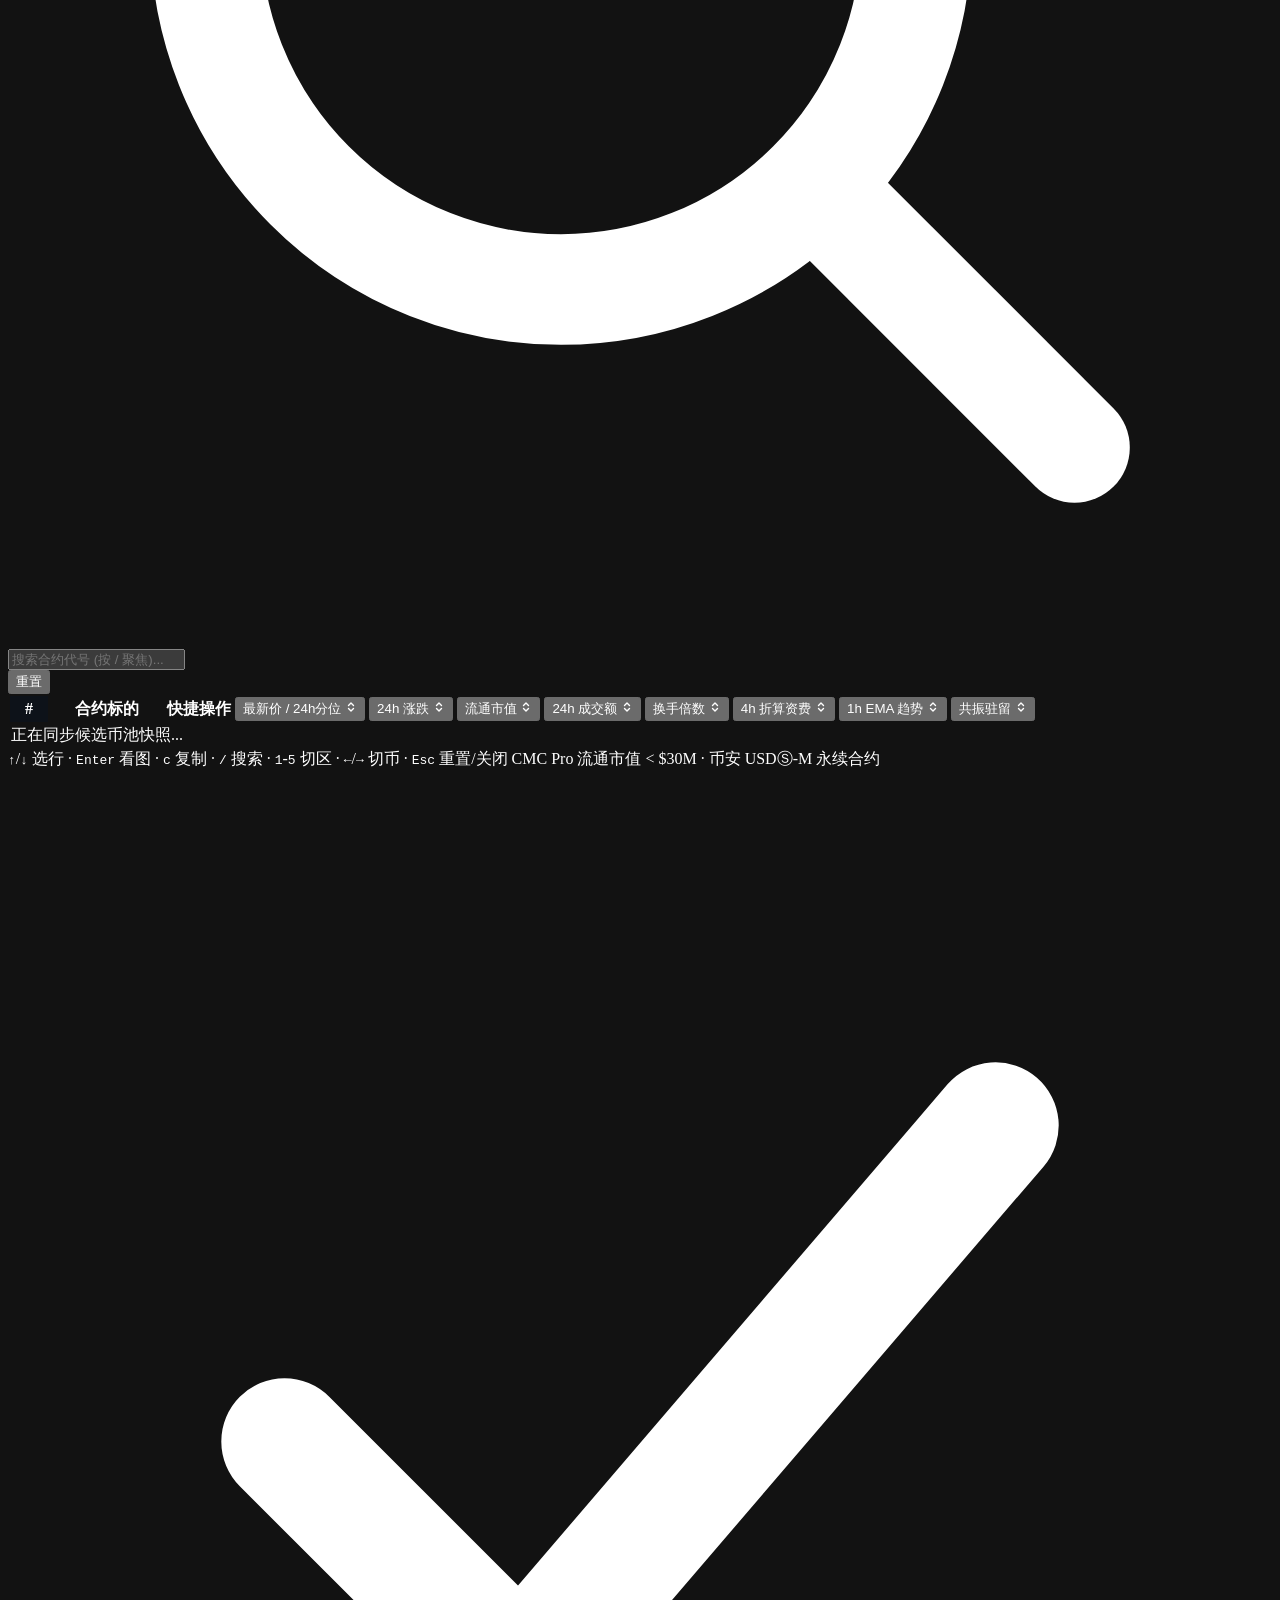
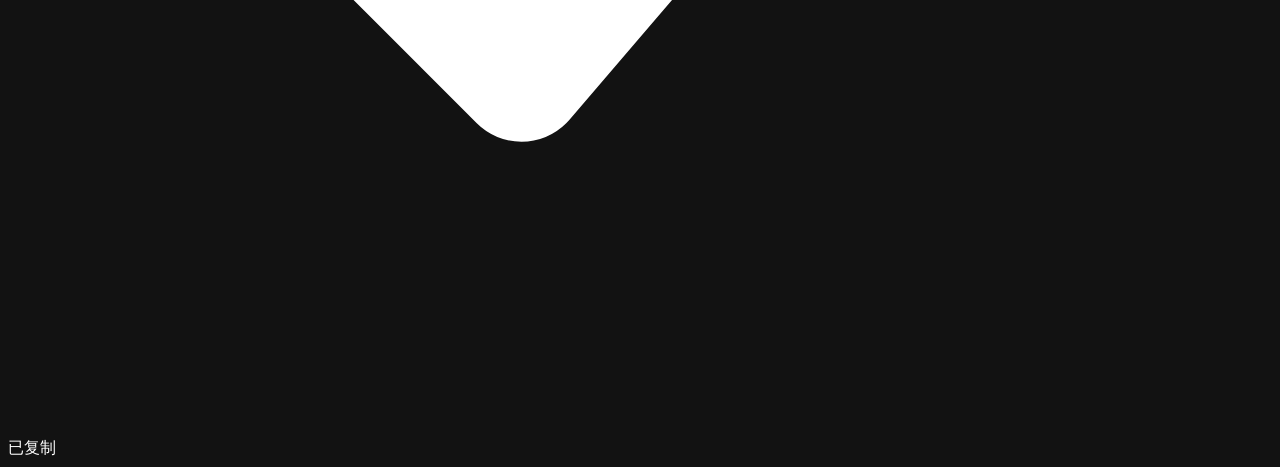
==== commit 11856563: "feat(web): optimize trading workflow efficiency, modal overlays, and keyboard nav" ====
--- a/web/index.html
+++ b/web/index.html
@@ -11,6 +11,7 @@
   <link rel="stylesheet" href="static/styles.css">
   <script src="static/common.js" defer></script>
   <script src="static/kline-modal.js" defer></script>
+  <script src="static/candidates-render.js" defer></script>
   <script src="static/candidates.js" defer></script>
 </head>
 <body class="min-h-screen text-sm antialiased custom-scrollbar">
@@ -240,8 +241,10 @@
             </div>
           </div>
 
-          <div class="flex items-center gap-1.5">
-            <div class="relative flex-1 sm:w-64 sm:flex-none">
+          <div class="flex items-center gap-1.5 flex-wrap">
+            <button id="btn-filter-fresh" type="button" aria-pressed="false" class="filter-chip-btn" title="仅显示进入共振区 ≤ 3 小时或刚入圈的标的">仅新进 ≤3h</button>
+            <button id="btn-filter-healthy-fr" type="button" aria-pressed="false" class="filter-chip-btn" title="剔除负费率贴水标的，聚焦非负健康费率">非负费率</button>
+            <div class="relative flex-1 sm:w-60 sm:flex-none">
               <svg class="w-3.5 h-3.5 text-[#7f91a8] absolute left-2.5 top-1/2 -translate-y-1/2 pointer-events-none" viewBox="0 0 16 16" fill="none" aria-hidden="true">
                 <circle cx="7" cy="7" r="4.5" stroke="currentColor" stroke-width="1.4"/>
                 <path d="M10.5 10.5L13.5 13.5" stroke="currentColor" stroke-width="1.4" stroke-linecap="round"/>
@@ -319,7 +322,7 @@
         </div>
 
         <footer class="flex flex-col sm:flex-row items-center justify-between text-[11px] text-[#7f91a8] px-3.5 py-2 bg-[#0e131b] border-t border-[#222b38] gap-1.5">
-          <span>点击行或按 <kbd class="px-1.5 py-0.5 bg-[#151c27] rounded-[3px] border border-[#283446] font-mono text-[#9fb0c5]">Enter</kbd> 预览 K 线 · <kbd class="px-1.5 py-0.5 bg-[#151c27] rounded-[3px] border border-[#283446] font-mono text-[#9fb0c5]">/</kbd> 搜索 · <kbd class="px-1.5 py-0.5 bg-[#151c27] rounded-[3px] border border-[#283446] font-mono text-[#9fb0c5]">1</kbd>-<kbd class="px-1.5 py-0.5 bg-[#151c27] rounded-[3px] border border-[#283446] font-mono text-[#9fb0c5]">5</kbd> 切区 · <kbd class="px-1.5 py-0.5 bg-[#151c27] rounded-[3px] border border-[#283446] font-mono text-[#9fb0c5]">←</kbd>/<kbd class="px-1.5 py-0.5 bg-[#151c27] rounded-[3px] border border-[#283446] font-mono text-[#9fb0c5]">→</kbd> 弹窗切币 · <kbd class="px-1.5 py-0.5 bg-[#151c27] rounded-[3px] border border-[#283446] font-mono text-[#9fb0c5]">Esc</kbd> 清空筛选/关闭</span>
+          <span><kbd class="px-1.5 py-0.5 bg-[#151c27] rounded-[3px] border border-[#283446] font-mono text-[#9fb0c5]">↑</kbd>/<kbd class="px-1.5 py-0.5 bg-[#151c27] rounded-[3px] border border-[#283446] font-mono text-[#9fb0c5]">↓</kbd> 选行 · <kbd class="px-1.5 py-0.5 bg-[#151c27] rounded-[3px] border border-[#283446] font-mono text-[#9fb0c5]">Enter</kbd> 看图 · <kbd class="px-1.5 py-0.5 bg-[#151c27] rounded-[3px] border border-[#283446] font-mono text-[#9fb0c5]">c</kbd> 复制 · <kbd class="px-1.5 py-0.5 bg-[#151c27] rounded-[3px] border border-[#283446] font-mono text-[#9fb0c5]">/</kbd> 搜索 · <kbd class="px-1.5 py-0.5 bg-[#151c27] rounded-[3px] border border-[#283446] font-mono text-[#9fb0c5]">1</kbd>-<kbd class="px-1.5 py-0.5 bg-[#151c27] rounded-[3px] border border-[#283446] font-mono text-[#9fb0c5]">5</kbd> 切区 · <kbd class="px-1.5 py-0.5 bg-[#151c27] rounded-[3px] border border-[#283446] font-mono text-[#9fb0c5]">←</kbd>/<kbd class="px-1.5 py-0.5 bg-[#151c27] rounded-[3px] border border-[#283446] font-mono text-[#9fb0c5]">→</kbd> 切币 · <kbd class="px-1.5 py-0.5 bg-[#151c27] rounded-[3px] border border-[#283446] font-mono text-[#9fb0c5]">Esc</kbd> 重置/关闭</span>
           <span class="font-sans">CMC Pro 流通市值 <span class="font-mono tabular-nums">&lt; $30M</span> · 币安 USDⓈ-M 永续合约</span>
         </footer>
       </section>
@@ -362,6 +365,10 @@
           <button type="button" id="btn-chart-engine-tv" aria-pressed="false" class="px-1.5 py-0.5 hover:bg-[#151c27] text-[#9fb0c5]">TV内嵌</button>
         </span>
 
+        <button id="modal-copy-btn" type="button" class="px-2 py-0.5 rounded-[4px] bg-[#151c27] hover:bg-[#1d2736] text-[#9fb0c5] hover:text-[#f1f5f9] border border-[#283446] text-[11px] font-sans inline-flex items-center gap-1 transition-colors" title="复制 TV 代码 (c)">
+          <span>复制代码</span>
+        </button>
+
         <a id="modal-external-link" href="#" target="_blank" rel="noopener noreferrer" class="btn-primary-cobalt px-2 py-0.5 rounded-[4px] text-[11px] inline-flex items-center gap-1 transition-colors" title="在 TradingView 打开专属画线布局">
           <span>TV 画线</span>
           <svg class="w-3 h-3" viewBox="0 0 12 12" fill="none" aria-hidden="true">
@@ -375,6 +382,15 @@
           </svg>
         </button>
       </div>
+    </div>
+
+    <div id="modal-context-hud" class="modal-hud-strip shrink-0">
+      <div class="flex items-center gap-3 flex-wrap">
+        <span class="inline-flex items-center gap-1.5 font-mono tabular-nums"><span class="w-2 h-2 rounded-full bg-[#f0b429]" aria-hidden="true"></span><span id="modal-hud-ema5" class="text-[#f5c451]">EMA5 --</span></span>
+        <span class="inline-flex items-center gap-1.5 font-mono tabular-nums"><span class="w-2 h-2 rounded-full" style="background-color: #60a5fa" aria-hidden="true"></span><span id="modal-hud-ema10" class="text-[#8ab8ff]">EMA10 --</span></span>
+        <span id="modal-hud-ema-spread" class="font-mono tabular-nums text-[#9fb0c5]">--</span>
+      </div>
+      <div id="modal-hud-context" class="hidden flex items-center gap-1.5 flex-wrap"></div>
     </div>
 
     <div id="modal-chart-stage" tabindex="-1" autofocus class="flex-1 w-full min-h-0 bg-[#0b0e13] relative overflow-hidden">
